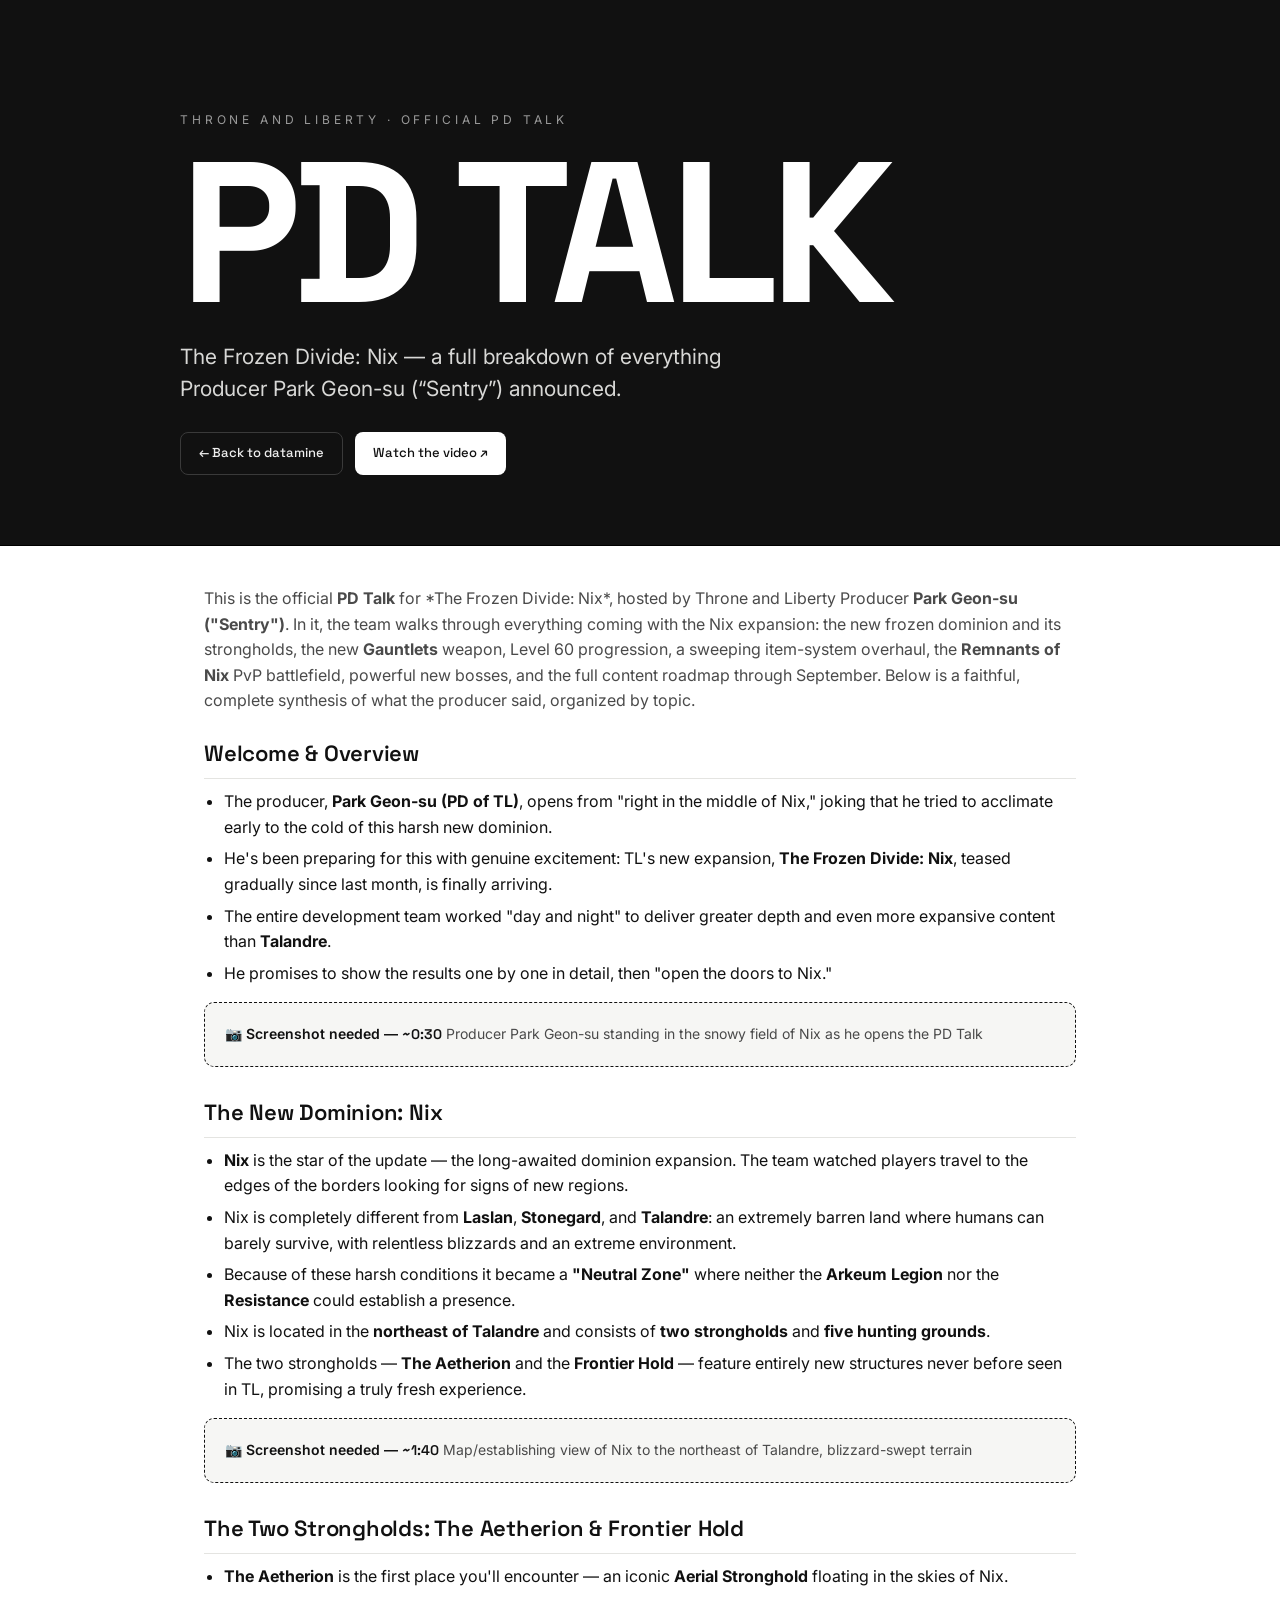
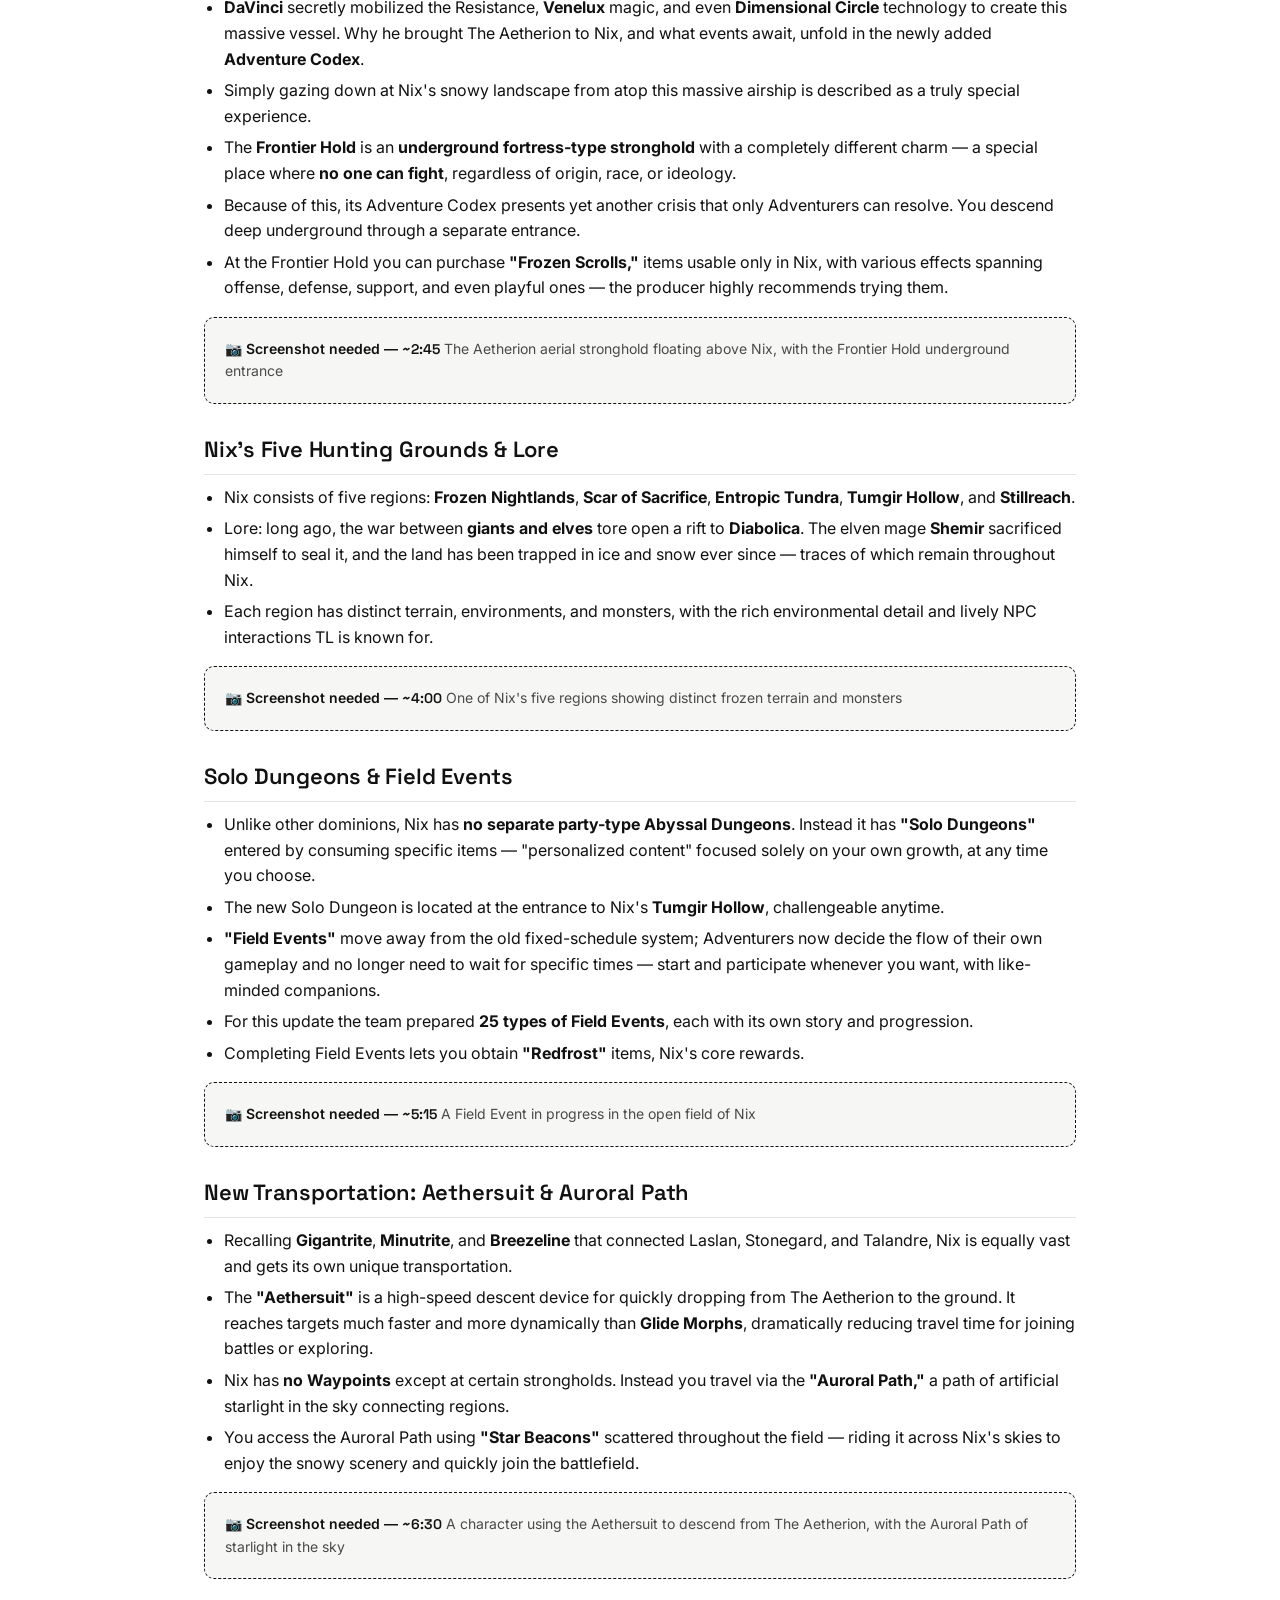
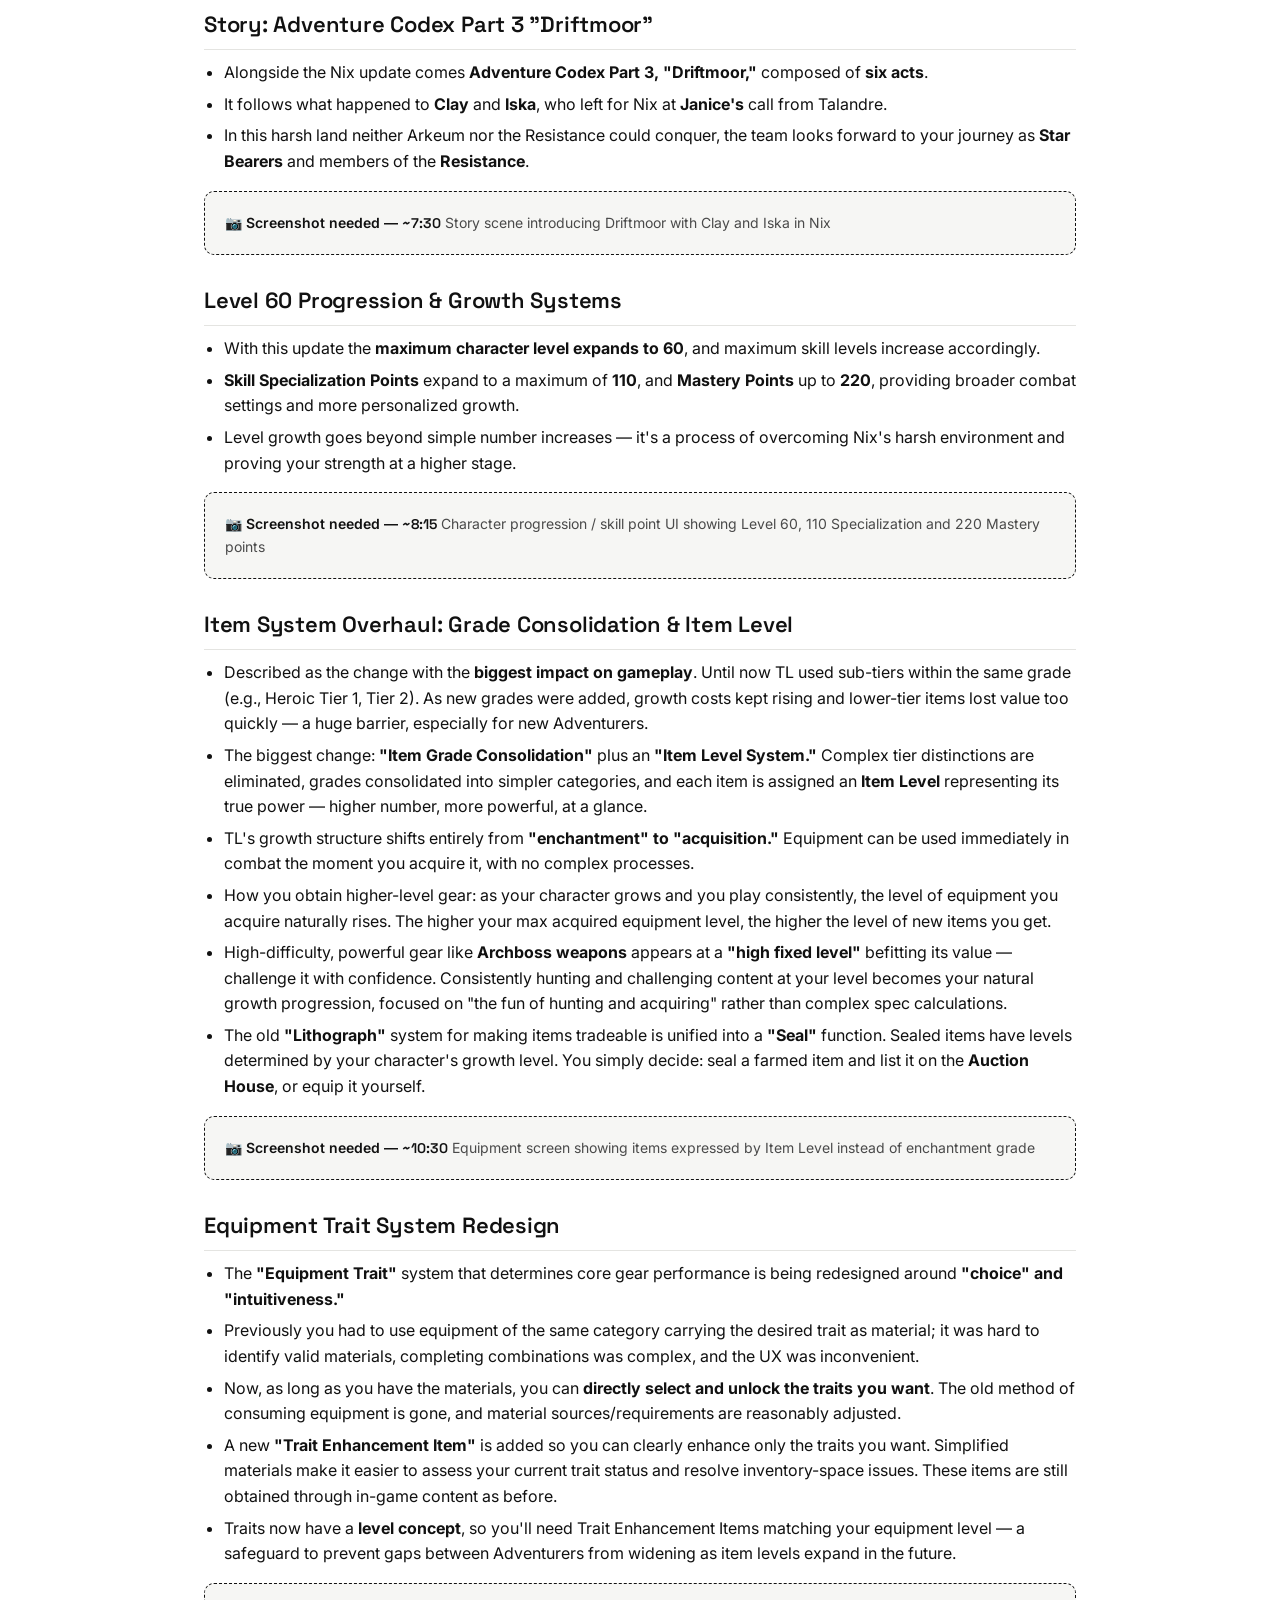
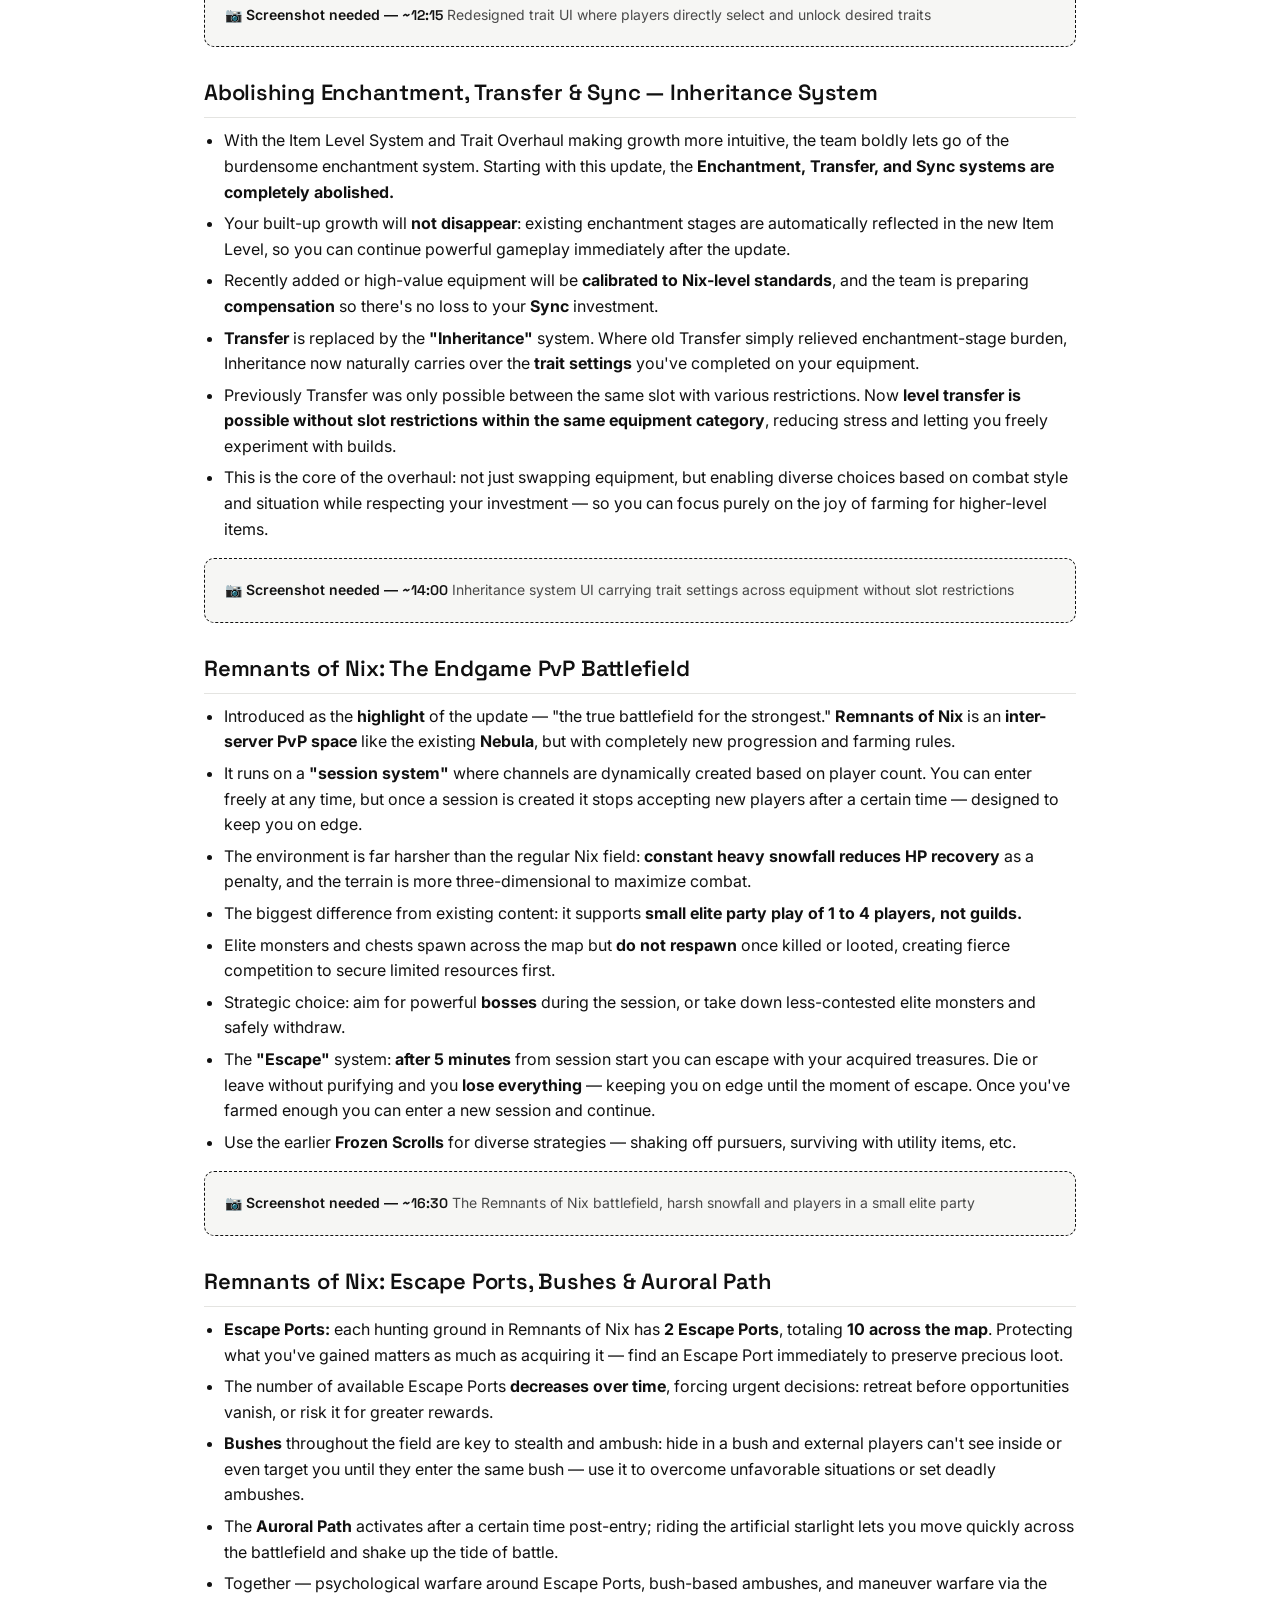
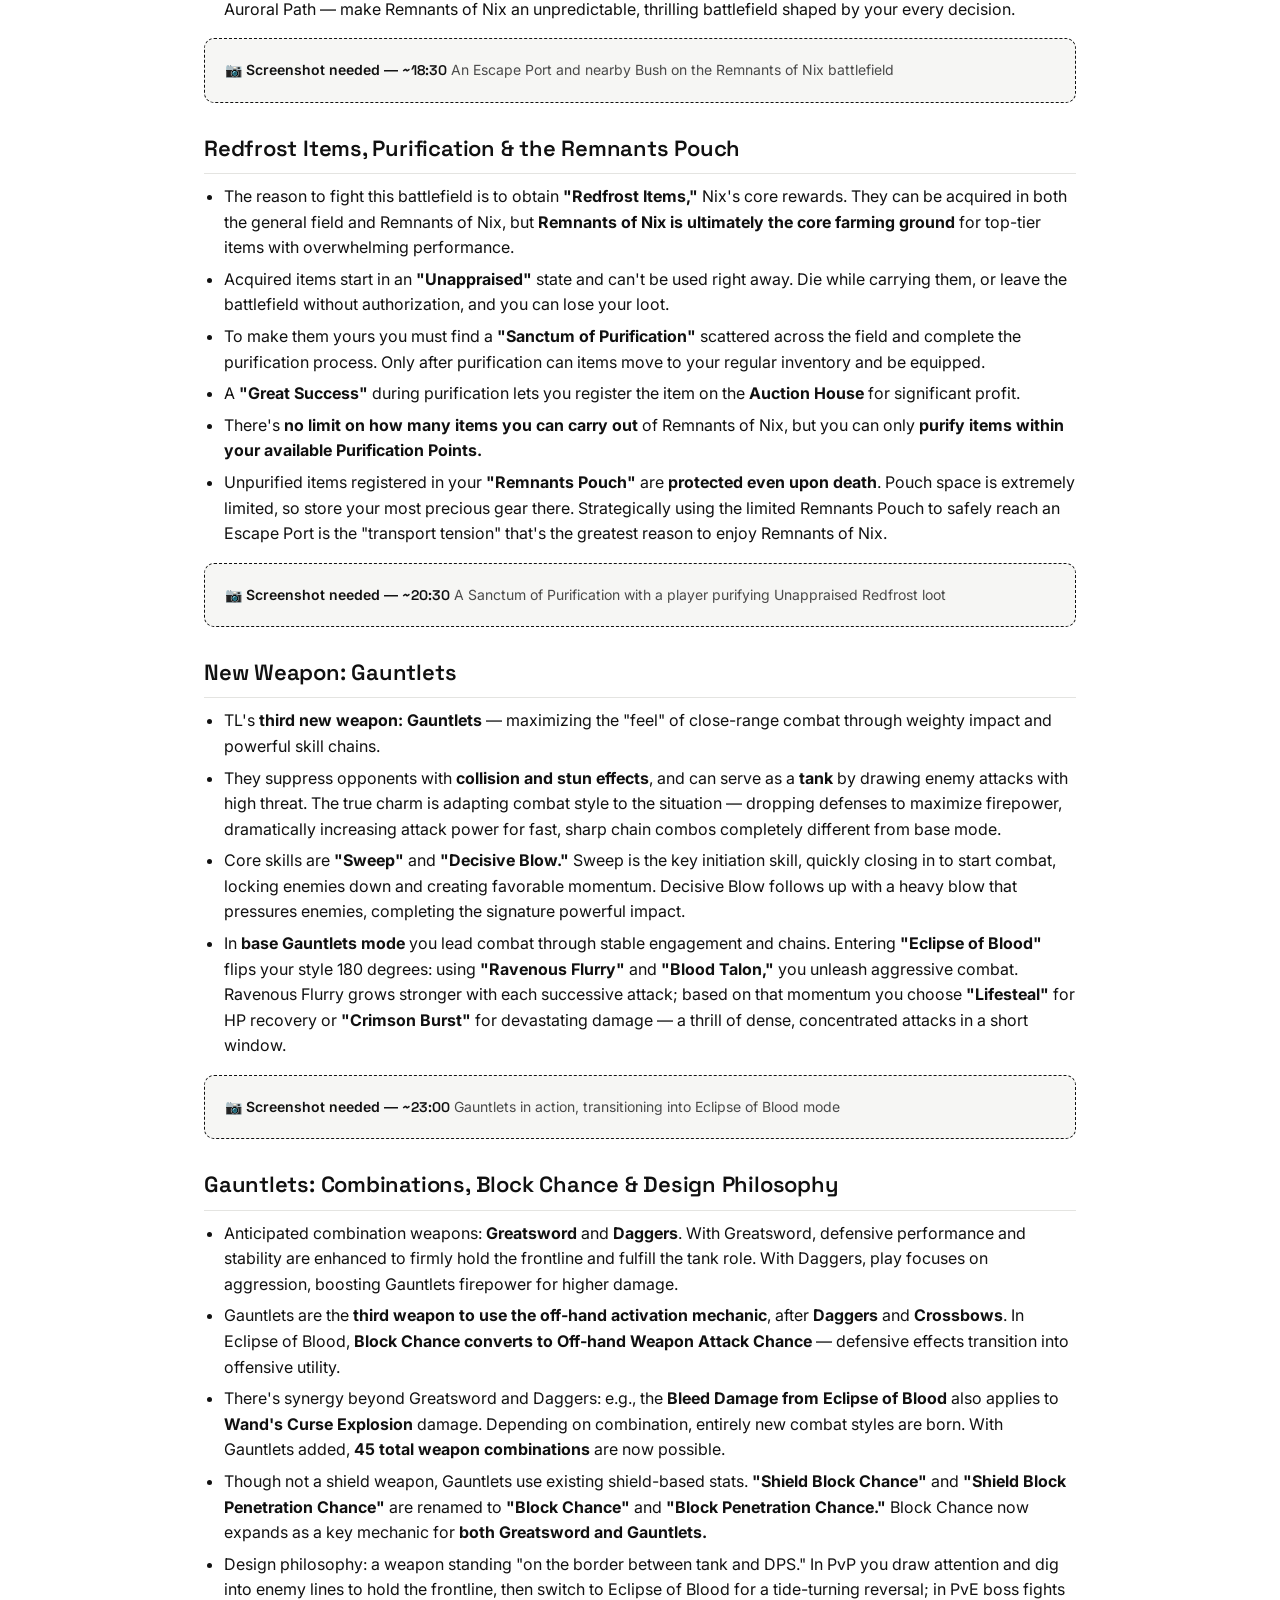
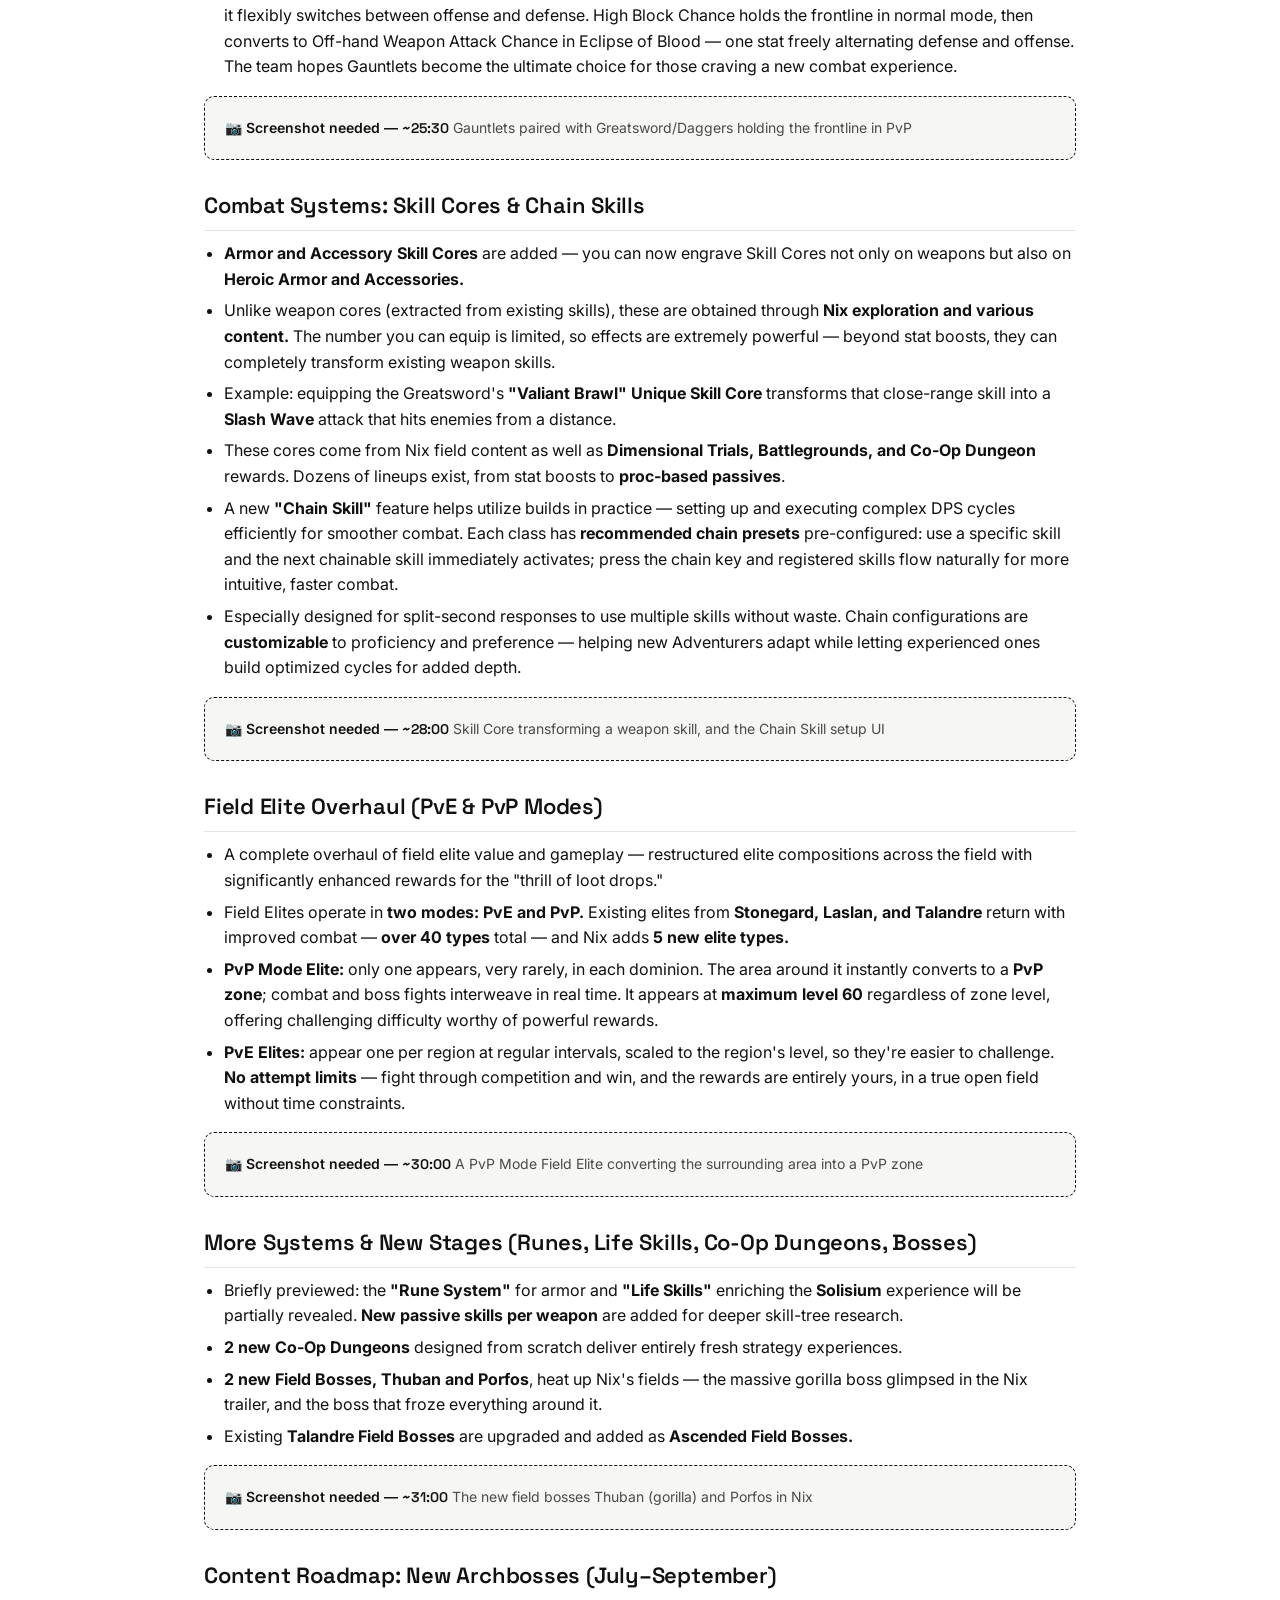
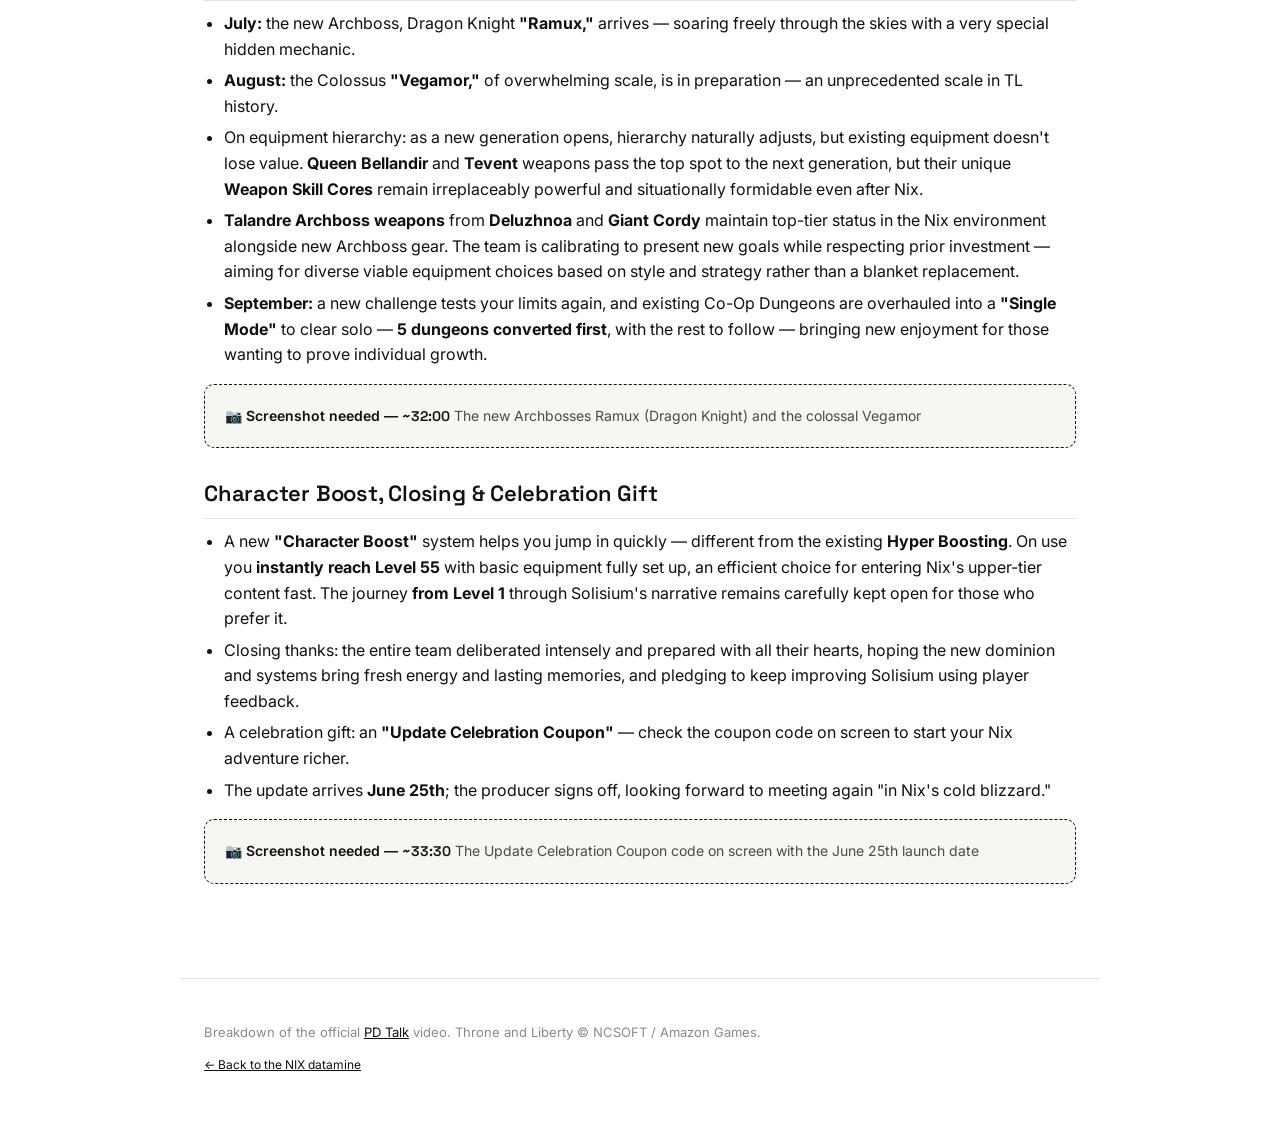
==== pdtalk.html @ 4672e710 "feat: PD Talk page + hero CTA (EN), asset cache-busting Add a standalone pdtalk.html that fully brea" ====
<!DOCTYPE html>
<html lang="en">
<head>
<meta charset="UTF-8">
<meta name="viewport" content="width=device-width, initial-scale=1.0">
<title>PD Talk — The Frozen Divide: Nix · NIX</title>
<meta name="description" content="Full breakdown of the official Throne and Liberty PD Talk for The Frozen Divide: Nix — everything Producer Park Geon-su announced.">
<link rel="preconnect" href="https://fonts.googleapis.com">
<link rel="preconnect" href="https://fonts.gstatic.com" crossorigin>
<link href="https://fonts.googleapis.com/css2?family=Space+Grotesk:wght@400;500;600;700&family=Inter:wght@400;500;600&display=swap" rel="stylesheet">
<link rel="stylesheet" href="style.css?v=ddc37dde">
</head>
<body>
<header class="hero hero--pd">
  <div class="hero__inner">
    <div class="hero__main">
      <p class="hero__eyebrow">Throne and Liberty · Official PD Talk</p>
      <h1 class="hero__title">PD TALK</h1>
      <p class="hero__sub">The Frozen Divide: Nix — a full breakdown of everything Producer Park Geon-su (“Sentry”) announced.</p>
      <div class="hero__cta-row">
        <a class="hero__back" href="index.html">← Back to datamine</a>
        <a class="hero__watch" href="https://www.youtube.com/watch?v=8PfPJwRlylE" target="_blank" rel="noopener">Watch the video ↗</a>
      </div>
    </div>
  </div>
</header>

<main class="main pd-main">
  <p class="pd-intro">This is the official <strong>PD Talk</strong> for *The Frozen Divide: Nix*, hosted by Throne and Liberty Producer <strong>Park Geon-su ("Sentry")</strong>. In it, the team walks through everything coming with the Nix expansion: the new frozen dominion and its strongholds, the new <strong>Gauntlets</strong> weapon, Level 60 progression, a sweeping item-system overhaul, the <strong>Remnants of Nix</strong> PvP battlefield, powerful new bosses, and the full content roadmap through September. Below is a faithful, complete synthesis of what the producer said, organized by topic.</p><h3 class="pd-sub">Welcome &amp; Overview</h3><ul class="pd-list"><li>The producer, <strong>Park Geon-su (PD of TL)</strong>, opens from "right in the middle of Nix," joking that he tried to acclimate early to the cold of this harsh new dominion.</li><li>He's been preparing for this with genuine excitement: TL's new expansion, <strong>The Frozen Divide: Nix</strong>, teased gradually since last month, is finally arriving.</li><li>The entire development team worked "day and night" to deliver greater depth and even more expansive content than <strong>Talandre</strong>.</li><li>He promises to show the results one by one in detail, then "open the doors to Nix."</li></ul><figure class="pd-shot is-missing"><img src="images/pdtalk-01.jpg" alt="Producer Park Geon-su standing in the snowy field of Nix as he opens the PD Talk" loading="lazy" onload="this.closest('.pd-shot').classList.remove('is-missing')"><figcaption><span class="pd-ts">~0:30</span> Producer Park Geon-su standing in the snowy field of Nix as he opens the PD Talk</figcaption></figure><h3 class="pd-sub">The New Dominion: Nix</h3><ul class="pd-list"><li><strong>Nix</strong> is the star of the update — the long-awaited dominion expansion. The team watched players travel to the edges of the borders looking for signs of new regions.</li><li>Nix is completely different from <strong>Laslan</strong>, <strong>Stonegard</strong>, and <strong>Talandre</strong>: an extremely barren land where humans can barely survive, with relentless blizzards and an extreme environment.</li><li>Because of these harsh conditions it became a <strong>"Neutral Zone"</strong> where neither the <strong>Arkeum Legion</strong> nor the <strong>Resistance</strong> could establish a presence.</li><li>Nix is located in the <strong>northeast of Talandre</strong> and consists of <strong>two strongholds</strong> and <strong>five hunting grounds</strong>.</li><li>The two strongholds — <strong>The Aetherion</strong> and the <strong>Frontier Hold</strong> — feature entirely new structures never before seen in TL, promising a truly fresh experience.</li></ul><figure class="pd-shot is-missing"><img src="images/pdtalk-02.jpg" alt="Map/establishing view of Nix to the northeast of Talandre, blizzard-swept terrain" loading="lazy" onload="this.closest('.pd-shot').classList.remove('is-missing')"><figcaption><span class="pd-ts">~1:40</span> Map/establishing view of Nix to the northeast of Talandre, blizzard-swept terrain</figcaption></figure><h3 class="pd-sub">The Two Strongholds: The Aetherion &amp; Frontier Hold</h3><ul class="pd-list"><li><strong>The Aetherion</strong> is the first place you'll encounter — an iconic <strong>Aerial Stronghold</strong> floating in the skies of Nix.</li><li><strong>DaVinci</strong> secretly mobilized the Resistance, <strong>Venelux</strong> magic, and even <strong>Dimensional Circle</strong> technology to create this massive vessel. Why he brought The Aetherion to Nix, and what events await, unfold in the newly added <strong>Adventure Codex</strong>.</li><li>Simply gazing down at Nix's snowy landscape from atop this massive airship is described as a truly special experience.</li><li>The <strong>Frontier Hold</strong> is an <strong>underground fortress-type stronghold</strong> with a completely different charm — a special place where <strong>no one can fight</strong>, regardless of origin, race, or ideology.</li><li>Because of this, its Adventure Codex presents yet another crisis that only Adventurers can resolve. You descend deep underground through a separate entrance.</li><li>At the Frontier Hold you can purchase <strong>"Frozen Scrolls,"</strong> items usable only in Nix, with various effects spanning offense, defense, support, and even playful ones — the producer highly recommends trying them.</li></ul><figure class="pd-shot is-missing"><img src="images/pdtalk-03.jpg" alt="The Aetherion aerial stronghold floating above Nix, with the Frontier Hold underground entrance" loading="lazy" onload="this.closest('.pd-shot').classList.remove('is-missing')"><figcaption><span class="pd-ts">~2:45</span> The Aetherion aerial stronghold floating above Nix, with the Frontier Hold underground entrance</figcaption></figure><h3 class="pd-sub">Nix's Five Hunting Grounds &amp; Lore</h3><ul class="pd-list"><li>Nix consists of five regions: <strong>Frozen Nightlands</strong>, <strong>Scar of Sacrifice</strong>, <strong>Entropic Tundra</strong>, <strong>Tumgir Hollow</strong>, and <strong>Stillreach</strong>.</li><li>Lore: long ago, the war between <strong>giants and elves</strong> tore open a rift to <strong>Diabolica</strong>. The elven mage <strong>Shemir</strong> sacrificed himself to seal it, and the land has been trapped in ice and snow ever since — traces of which remain throughout Nix.</li><li>Each region has distinct terrain, environments, and monsters, with the rich environmental detail and lively NPC interactions TL is known for.</li></ul><figure class="pd-shot is-missing"><img src="images/pdtalk-04.jpg" alt="One of Nix's five regions showing distinct frozen terrain and monsters" loading="lazy" onload="this.closest('.pd-shot').classList.remove('is-missing')"><figcaption><span class="pd-ts">~4:00</span> One of Nix's five regions showing distinct frozen terrain and monsters</figcaption></figure><h3 class="pd-sub">Solo Dungeons &amp; Field Events</h3><ul class="pd-list"><li>Unlike other dominions, Nix has <strong>no separate party-type Abyssal Dungeons</strong>. Instead it has <strong>"Solo Dungeons"</strong> entered by consuming specific items — "personalized content" focused solely on your own growth, at any time you choose.</li><li>The new Solo Dungeon is located at the entrance to Nix's <strong>Tumgir Hollow</strong>, challengeable anytime.</li><li><strong>"Field Events"</strong> move away from the old fixed-schedule system; Adventurers now decide the flow of their own gameplay and no longer need to wait for specific times — start and participate whenever you want, with like-minded companions.</li><li>For this update the team prepared <strong>25 types of Field Events</strong>, each with its own story and progression.</li><li>Completing Field Events lets you obtain <strong>"Redfrost"</strong> items, Nix's core rewards.</li></ul><figure class="pd-shot is-missing"><img src="images/pdtalk-05.jpg" alt="A Field Event in progress in the open field of Nix" loading="lazy" onload="this.closest('.pd-shot').classList.remove('is-missing')"><figcaption><span class="pd-ts">~5:15</span> A Field Event in progress in the open field of Nix</figcaption></figure><h3 class="pd-sub">New Transportation: Aethersuit &amp; Auroral Path</h3><ul class="pd-list"><li>Recalling <strong>Gigantrite</strong>, <strong>Minutrite</strong>, and <strong>Breezeline</strong> that connected Laslan, Stonegard, and Talandre, Nix is equally vast and gets its own unique transportation.</li><li>The <strong>"Aethersuit"</strong> is a high-speed descent device for quickly dropping from The Aetherion to the ground. It reaches targets much faster and more dynamically than <strong>Glide Morphs</strong>, dramatically reducing travel time for joining battles or exploring.</li><li>Nix has <strong>no Waypoints</strong> except at certain strongholds. Instead you travel via the <strong>"Auroral Path,"</strong> a path of artificial starlight in the sky connecting regions.</li><li>You access the Auroral Path using <strong>"Star Beacons"</strong> scattered throughout the field — riding it across Nix's skies to enjoy the snowy scenery and quickly join the battlefield.</li></ul><figure class="pd-shot is-missing"><img src="images/pdtalk-06.jpg" alt="A character using the Aethersuit to descend from The Aetherion, with the Auroral Path of starlight in the sky" loading="lazy" onload="this.closest('.pd-shot').classList.remove('is-missing')"><figcaption><span class="pd-ts">~6:30</span> A character using the Aethersuit to descend from The Aetherion, with the Auroral Path of starlight in the sky</figcaption></figure><h3 class="pd-sub">Story: Adventure Codex Part 3 "Driftmoor"</h3><ul class="pd-list"><li>Alongside the Nix update comes <strong>Adventure Codex Part 3, "Driftmoor,"</strong> composed of <strong>six acts</strong>.</li><li>It follows what happened to <strong>Clay</strong> and <strong>Iska</strong>, who left for Nix at <strong>Janice's</strong> call from Talandre.</li><li>In this harsh land neither Arkeum nor the Resistance could conquer, the team looks forward to your journey as <strong>Star Bearers</strong> and members of the <strong>Resistance</strong>.</li></ul><figure class="pd-shot is-missing"><img src="images/pdtalk-07.jpg" alt="Story scene introducing Driftmoor with Clay and Iska in Nix" loading="lazy" onload="this.closest('.pd-shot').classList.remove('is-missing')"><figcaption><span class="pd-ts">~7:30</span> Story scene introducing Driftmoor with Clay and Iska in Nix</figcaption></figure><h3 class="pd-sub">Level 60 Progression &amp; Growth Systems</h3><ul class="pd-list"><li>With this update the <strong>maximum character level expands to 60</strong>, and maximum skill levels increase accordingly.</li><li><strong>Skill Specialization Points</strong> expand to a maximum of <strong>110</strong>, and <strong>Mastery Points</strong> up to <strong>220</strong>, providing broader combat settings and more personalized growth.</li><li>Level growth goes beyond simple number increases — it's a process of overcoming Nix's harsh environment and proving your strength at a higher stage.</li></ul><figure class="pd-shot is-missing"><img src="images/pdtalk-08.jpg" alt="Character progression / skill point UI showing Level 60, 110 Specialization and 220 Mastery points" loading="lazy" onload="this.closest('.pd-shot').classList.remove('is-missing')"><figcaption><span class="pd-ts">~8:15</span> Character progression / skill point UI showing Level 60, 110 Specialization and 220 Mastery points</figcaption></figure><h3 class="pd-sub">Item System Overhaul: Grade Consolidation &amp; Item Level</h3><ul class="pd-list"><li>Described as the change with the <strong>biggest impact on gameplay</strong>. Until now TL used sub-tiers within the same grade (e.g., Heroic Tier 1, Tier 2). As new grades were added, growth costs kept rising and lower-tier items lost value too quickly — a huge barrier, especially for new Adventurers.</li><li>The biggest change: <strong>"Item Grade Consolidation"</strong> plus an <strong>"Item Level System."</strong> Complex tier distinctions are eliminated, grades consolidated into simpler categories, and each item is assigned an <strong>Item Level</strong> representing its true power — higher number, more powerful, at a glance.</li><li>TL's growth structure shifts entirely from <strong>"enchantment" to "acquisition."</strong> Equipment can be used immediately in combat the moment you acquire it, with no complex processes.</li><li>How you obtain higher-level gear: as your character grows and you play consistently, the level of equipment you acquire naturally rises. The higher your max acquired equipment level, the higher the level of new items you get.</li><li>High-difficulty, powerful gear like <strong>Archboss weapons</strong> appears at a <strong>"high fixed level"</strong> befitting its value — challenge it with confidence. Consistently hunting and challenging content at your level becomes your natural growth progression, focused on "the fun of hunting and acquiring" rather than complex spec calculations.</li><li>The old <strong>"Lithograph"</strong> system for making items tradeable is unified into a <strong>"Seal"</strong> function. Sealed items have levels determined by your character's growth level. You simply decide: seal a farmed item and list it on the <strong>Auction House</strong>, or equip it yourself.</li></ul><figure class="pd-shot is-missing"><img src="images/pdtalk-09.jpg" alt="Equipment screen showing items expressed by Item Level instead of enchantment grade" loading="lazy" onload="this.closest('.pd-shot').classList.remove('is-missing')"><figcaption><span class="pd-ts">~10:30</span> Equipment screen showing items expressed by Item Level instead of enchantment grade</figcaption></figure><h3 class="pd-sub">Equipment Trait System Redesign</h3><ul class="pd-list"><li>The <strong>"Equipment Trait"</strong> system that determines core gear performance is being redesigned around <strong>"choice" and "intuitiveness."</strong></li><li>Previously you had to use equipment of the same category carrying the desired trait as material; it was hard to identify valid materials, completing combinations was complex, and the UX was inconvenient.</li><li>Now, as long as you have the materials, you can <strong>directly select and unlock the traits you want</strong>. The old method of consuming equipment is gone, and material sources/requirements are reasonably adjusted.</li><li>A new <strong>"Trait Enhancement Item"</strong> is added so you can clearly enhance only the traits you want. Simplified materials make it easier to assess your current trait status and resolve inventory-space issues. These items are still obtained through in-game content as before.</li><li>Traits now have a <strong>level concept</strong>, so you'll need Trait Enhancement Items matching your equipment level — a safeguard to prevent gaps between Adventurers from widening as item levels expand in the future.</li></ul><figure class="pd-shot is-missing"><img src="images/pdtalk-10.jpg" alt="Redesigned trait UI where players directly select and unlock desired traits" loading="lazy" onload="this.closest('.pd-shot').classList.remove('is-missing')"><figcaption><span class="pd-ts">~12:15</span> Redesigned trait UI where players directly select and unlock desired traits</figcaption></figure><h3 class="pd-sub">Abolishing Enchantment, Transfer &amp; Sync — Inheritance System</h3><ul class="pd-list"><li>With the Item Level System and Trait Overhaul making growth more intuitive, the team boldly lets go of the burdensome enchantment system. Starting with this update, the <strong>Enchantment, Transfer, and Sync systems are completely abolished.</strong></li><li>Your built-up growth will <strong>not disappear</strong>: existing enchantment stages are automatically reflected in the new Item Level, so you can continue powerful gameplay immediately after the update.</li><li>Recently added or high-value equipment will be <strong>calibrated to Nix-level standards</strong>, and the team is preparing <strong>compensation</strong> so there's no loss to your <strong>Sync</strong> investment.</li><li><strong>Transfer</strong> is replaced by the <strong>"Inheritance"</strong> system. Where old Transfer simply relieved enchantment-stage burden, Inheritance now naturally carries over the <strong>trait settings</strong> you've completed on your equipment.</li><li>Previously Transfer was only possible between the same slot with various restrictions. Now <strong>level transfer is possible without slot restrictions within the same equipment category</strong>, reducing stress and letting you freely experiment with builds.</li><li>This is the core of the overhaul: not just swapping equipment, but enabling diverse choices based on combat style and situation while respecting your investment — so you can focus purely on the joy of farming for higher-level items.</li></ul><figure class="pd-shot is-missing"><img src="images/pdtalk-11.jpg" alt="Inheritance system UI carrying trait settings across equipment without slot restrictions" loading="lazy" onload="this.closest('.pd-shot').classList.remove('is-missing')"><figcaption><span class="pd-ts">~14:00</span> Inheritance system UI carrying trait settings across equipment without slot restrictions</figcaption></figure><h3 class="pd-sub">Remnants of Nix: The Endgame PvP Battlefield</h3><ul class="pd-list"><li>Introduced as the <strong>highlight</strong> of the update — "the true battlefield for the strongest." <strong>Remnants of Nix</strong> is an <strong>inter-server PvP space</strong> like the existing <strong>Nebula</strong>, but with completely new progression and farming rules.</li><li>It runs on a <strong>"session system"</strong> where channels are dynamically created based on player count. You can enter freely at any time, but once a session is created it stops accepting new players after a certain time — designed to keep you on edge.</li><li>The environment is far harsher than the regular Nix field: <strong>constant heavy snowfall reduces HP recovery</strong> as a penalty, and the terrain is more three-dimensional to maximize combat.</li><li>The biggest difference from existing content: it supports <strong>small elite party play of 1 to 4 players, not guilds.</strong></li><li>Elite monsters and chests spawn across the map but <strong>do not respawn</strong> once killed or looted, creating fierce competition to secure limited resources first.</li><li>Strategic choice: aim for powerful <strong>bosses</strong> during the session, or take down less-contested elite monsters and safely withdraw.</li><li>The <strong>"Escape"</strong> system: <strong>after 5 minutes</strong> from session start you can escape with your acquired treasures. Die or leave without purifying and you <strong>lose everything</strong> — keeping you on edge until the moment of escape. Once you've farmed enough you can enter a new session and continue.</li><li>Use the earlier <strong>Frozen Scrolls</strong> for diverse strategies — shaking off pursuers, surviving with utility items, etc.</li></ul><figure class="pd-shot is-missing"><img src="images/pdtalk-12.jpg" alt="The Remnants of Nix battlefield, harsh snowfall and players in a small elite party" loading="lazy" onload="this.closest('.pd-shot').classList.remove('is-missing')"><figcaption><span class="pd-ts">~16:30</span> The Remnants of Nix battlefield, harsh snowfall and players in a small elite party</figcaption></figure><h3 class="pd-sub">Remnants of Nix: Escape Ports, Bushes &amp; Auroral Path</h3><ul class="pd-list"><li><strong>Escape Ports:</strong> each hunting ground in Remnants of Nix has <strong>2 Escape Ports</strong>, totaling <strong>10 across the map</strong>. Protecting what you've gained matters as much as acquiring it — find an Escape Port immediately to preserve precious loot.</li><li>The number of available Escape Ports <strong>decreases over time</strong>, forcing urgent decisions: retreat before opportunities vanish, or risk it for greater rewards.</li><li><strong>Bushes</strong> throughout the field are key to stealth and ambush: hide in a bush and external players can't see inside or even target you until they enter the same bush — use it to overcome unfavorable situations or set deadly ambushes.</li><li>The <strong>Auroral Path</strong> activates after a certain time post-entry; riding the artificial starlight lets you move quickly across the battlefield and shake up the tide of battle.</li><li>Together — psychological warfare around Escape Ports, bush-based ambushes, and maneuver warfare via the Auroral Path — make Remnants of Nix an unpredictable, thrilling battlefield shaped by your every decision.</li></ul><figure class="pd-shot is-missing"><img src="images/pdtalk-13.jpg" alt="An Escape Port and nearby Bush on the Remnants of Nix battlefield" loading="lazy" onload="this.closest('.pd-shot').classList.remove('is-missing')"><figcaption><span class="pd-ts">~18:30</span> An Escape Port and nearby Bush on the Remnants of Nix battlefield</figcaption></figure><h3 class="pd-sub">Redfrost Items, Purification &amp; the Remnants Pouch</h3><ul class="pd-list"><li>The reason to fight this battlefield is to obtain <strong>"Redfrost Items,"</strong> Nix's core rewards. They can be acquired in both the general field and Remnants of Nix, but <strong>Remnants of Nix is ultimately the core farming ground</strong> for top-tier items with overwhelming performance.</li><li>Acquired items start in an <strong>"Unappraised"</strong> state and can't be used right away. Die while carrying them, or leave the battlefield without authorization, and you can lose your loot.</li><li>To make them yours you must find a <strong>"Sanctum of Purification"</strong> scattered across the field and complete the purification process. Only after purification can items move to your regular inventory and be equipped.</li><li>A <strong>"Great Success"</strong> during purification lets you register the item on the <strong>Auction House</strong> for significant profit.</li><li>There's <strong>no limit on how many items you can carry out</strong> of Remnants of Nix, but you can only <strong>purify items within your available Purification Points.</strong></li><li>Unpurified items registered in your <strong>"Remnants Pouch"</strong> are <strong>protected even upon death</strong>. Pouch space is extremely limited, so store your most precious gear there. Strategically using the limited Remnants Pouch to safely reach an Escape Port is the "transport tension" that's the greatest reason to enjoy Remnants of Nix.</li></ul><figure class="pd-shot is-missing"><img src="images/pdtalk-14.jpg" alt="A Sanctum of Purification with a player purifying Unappraised Redfrost loot" loading="lazy" onload="this.closest('.pd-shot').classList.remove('is-missing')"><figcaption><span class="pd-ts">~20:30</span> A Sanctum of Purification with a player purifying Unappraised Redfrost loot</figcaption></figure><h3 class="pd-sub">New Weapon: Gauntlets</h3><ul class="pd-list"><li>TL's <strong>third new weapon: Gauntlets</strong> — maximizing the "feel" of close-range combat through weighty impact and powerful skill chains.</li><li>They suppress opponents with <strong>collision and stun effects</strong>, and can serve as a <strong>tank</strong> by drawing enemy attacks with high threat. The true charm is adapting combat style to the situation — dropping defenses to maximize firepower, dramatically increasing attack power for fast, sharp chain combos completely different from base mode.</li><li>Core skills are <strong>"Sweep"</strong> and <strong>"Decisive Blow."</strong> Sweep is the key initiation skill, quickly closing in to start combat, locking enemies down and creating favorable momentum. Decisive Blow follows up with a heavy blow that pressures enemies, completing the signature powerful impact.</li><li>In <strong>base Gauntlets mode</strong> you lead combat through stable engagement and chains. Entering <strong>"Eclipse of Blood"</strong> flips your style 180 degrees: using <strong>"Ravenous Flurry"</strong> and <strong>"Blood Talon,"</strong> you unleash aggressive combat. Ravenous Flurry grows stronger with each successive attack; based on that momentum you choose <strong>"Lifesteal"</strong> for HP recovery or <strong>"Crimson Burst"</strong> for devastating damage — a thrill of dense, concentrated attacks in a short window.</li></ul><figure class="pd-shot is-missing"><img src="images/pdtalk-15.jpg" alt="Gauntlets in action, transitioning into Eclipse of Blood mode" loading="lazy" onload="this.closest('.pd-shot').classList.remove('is-missing')"><figcaption><span class="pd-ts">~23:00</span> Gauntlets in action, transitioning into Eclipse of Blood mode</figcaption></figure><h3 class="pd-sub">Gauntlets: Combinations, Block Chance &amp; Design Philosophy</h3><ul class="pd-list"><li>Anticipated combination weapons: <strong>Greatsword</strong> and <strong>Daggers</strong>. With Greatsword, defensive performance and stability are enhanced to firmly hold the frontline and fulfill the tank role. With Daggers, play focuses on aggression, boosting Gauntlets firepower for higher damage.</li><li>Gauntlets are the <strong>third weapon to use the off-hand activation mechanic</strong>, after <strong>Daggers</strong> and <strong>Crossbows</strong>. In Eclipse of Blood, <strong>Block Chance converts to Off-hand Weapon Attack Chance</strong> — defensive effects transition into offensive utility.</li><li>There's synergy beyond Greatsword and Daggers: e.g., the <strong>Bleed Damage from Eclipse of Blood</strong> also applies to <strong>Wand's Curse Explosion</strong> damage. Depending on combination, entirely new combat styles are born. With Gauntlets added, <strong>45 total weapon combinations</strong> are now possible.</li><li>Though not a shield weapon, Gauntlets use existing shield-based stats. <strong>"Shield Block Chance"</strong> and <strong>"Shield Block Penetration Chance"</strong> are renamed to <strong>"Block Chance"</strong> and <strong>"Block Penetration Chance."</strong> Block Chance now expands as a key mechanic for <strong>both Greatsword and Gauntlets.</strong></li><li>Design philosophy: a weapon standing "on the border between tank and DPS." In PvP you draw attention and dig into enemy lines to hold the frontline, then switch to Eclipse of Blood for a tide-turning reversal; in PvE boss fights it flexibly switches between offense and defense. High Block Chance holds the frontline in normal mode, then converts to Off-hand Weapon Attack Chance in Eclipse of Blood — one stat freely alternating defense and offense. The team hopes Gauntlets become the ultimate choice for those craving a new combat experience.</li></ul><figure class="pd-shot is-missing"><img src="images/pdtalk-16.jpg" alt="Gauntlets paired with Greatsword/Daggers holding the frontline in PvP" loading="lazy" onload="this.closest('.pd-shot').classList.remove('is-missing')"><figcaption><span class="pd-ts">~25:30</span> Gauntlets paired with Greatsword/Daggers holding the frontline in PvP</figcaption></figure><h3 class="pd-sub">Combat Systems: Skill Cores &amp; Chain Skills</h3><ul class="pd-list"><li><strong>Armor and Accessory Skill Cores</strong> are added — you can now engrave Skill Cores not only on weapons but also on <strong>Heroic Armor and Accessories.</strong></li><li>Unlike weapon cores (extracted from existing skills), these are obtained through <strong>Nix exploration and various content.</strong> The number you can equip is limited, so effects are extremely powerful — beyond stat boosts, they can completely transform existing weapon skills.</li><li>Example: equipping the Greatsword's <strong>"Valiant Brawl" Unique Skill Core</strong> transforms that close-range skill into a <strong>Slash Wave</strong> attack that hits enemies from a distance.</li><li>These cores come from Nix field content as well as <strong>Dimensional Trials, Battlegrounds, and Co-Op Dungeon</strong> rewards. Dozens of lineups exist, from stat boosts to <strong>proc-based passives</strong>.</li><li>A new <strong>"Chain Skill"</strong> feature helps utilize builds in practice — setting up and executing complex DPS cycles efficiently for smoother combat. Each class has <strong>recommended chain presets</strong> pre-configured: use a specific skill and the next chainable skill immediately activates; press the chain key and registered skills flow naturally for more intuitive, faster combat.</li><li>Especially designed for split-second responses to use multiple skills without waste. Chain configurations are <strong>customizable</strong> to proficiency and preference — helping new Adventurers adapt while letting experienced ones build optimized cycles for added depth.</li></ul><figure class="pd-shot is-missing"><img src="images/pdtalk-17.jpg" alt="Skill Core transforming a weapon skill, and the Chain Skill setup UI" loading="lazy" onload="this.closest('.pd-shot').classList.remove('is-missing')"><figcaption><span class="pd-ts">~28:00</span> Skill Core transforming a weapon skill, and the Chain Skill setup UI</figcaption></figure><h3 class="pd-sub">Field Elite Overhaul (PvE &amp; PvP Modes)</h3><ul class="pd-list"><li>A complete overhaul of field elite value and gameplay — restructured elite compositions across the field with significantly enhanced rewards for the "thrill of loot drops."</li><li>Field Elites operate in <strong>two modes: PvE and PvP.</strong> Existing elites from <strong>Stonegard, Laslan, and Talandre</strong> return with improved combat — <strong>over 40 types</strong> total — and Nix adds <strong>5 new elite types.</strong></li><li><strong>PvP Mode Elite:</strong> only one appears, very rarely, in each dominion. The area around it instantly converts to a <strong>PvP zone</strong>; combat and boss fights interweave in real time. It appears at <strong>maximum level 60</strong> regardless of zone level, offering challenging difficulty worthy of powerful rewards.</li><li><strong>PvE Elites:</strong> appear one per region at regular intervals, scaled to the region's level, so they're easier to challenge. <strong>No attempt limits</strong> — fight through competition and win, and the rewards are entirely yours, in a true open field without time constraints.</li></ul><figure class="pd-shot is-missing"><img src="images/pdtalk-18.jpg" alt="A PvP Mode Field Elite converting the surrounding area into a PvP zone" loading="lazy" onload="this.closest('.pd-shot').classList.remove('is-missing')"><figcaption><span class="pd-ts">~30:00</span> A PvP Mode Field Elite converting the surrounding area into a PvP zone</figcaption></figure><h3 class="pd-sub">More Systems &amp; New Stages (Runes, Life Skills, Co-Op Dungeons, Bosses)</h3><ul class="pd-list"><li>Briefly previewed: the <strong>"Rune System"</strong> for armor and <strong>"Life Skills"</strong> enriching the <strong>Solisium</strong> experience will be partially revealed. <strong>New passive skills per weapon</strong> are added for deeper skill-tree research.</li><li><strong>2 new Co-Op Dungeons</strong> designed from scratch deliver entirely fresh strategy experiences.</li><li><strong>2 new Field Bosses, Thuban and Porfos</strong>, heat up Nix's fields — the massive gorilla boss glimpsed in the Nix trailer, and the boss that froze everything around it.</li><li>Existing <strong>Talandre Field Bosses</strong> are upgraded and added as <strong>Ascended Field Bosses.</strong></li></ul><figure class="pd-shot is-missing"><img src="images/pdtalk-19.jpg" alt="The new field bosses Thuban (gorilla) and Porfos in Nix" loading="lazy" onload="this.closest('.pd-shot').classList.remove('is-missing')"><figcaption><span class="pd-ts">~31:00</span> The new field bosses Thuban (gorilla) and Porfos in Nix</figcaption></figure><h3 class="pd-sub">Content Roadmap: New Archbosses (July–September)</h3><ul class="pd-list"><li><strong>July:</strong> the new Archboss, Dragon Knight <strong>"Ramux,"</strong> arrives — soaring freely through the skies with a very special hidden mechanic.</li><li><strong>August:</strong> the Colossus <strong>"Vegamor,"</strong> of overwhelming scale, is in preparation — an unprecedented scale in TL history.</li><li>On equipment hierarchy: as a new generation opens, hierarchy naturally adjusts, but existing equipment doesn't lose value. <strong>Queen Bellandir</strong> and <strong>Tevent</strong> weapons pass the top spot to the next generation, but their unique <strong>Weapon Skill Cores</strong> remain irreplaceably powerful and situationally formidable even after Nix.</li><li><strong>Talandre Archboss weapons</strong> from <strong>Deluzhnoa</strong> and <strong>Giant Cordy</strong> maintain top-tier status in the Nix environment alongside new Archboss gear. The team is calibrating to present new goals while respecting prior investment — aiming for diverse viable equipment choices based on style and strategy rather than a blanket replacement.</li><li><strong>September:</strong> a new challenge tests your limits again, and existing Co-Op Dungeons are overhauled into a <strong>"Single Mode"</strong> to clear solo — <strong>5 dungeons converted first</strong>, with the rest to follow — bringing new enjoyment for those wanting to prove individual growth.</li></ul><figure class="pd-shot is-missing"><img src="images/pdtalk-20.jpg" alt="The new Archbosses Ramux (Dragon Knight) and the colossal Vegamor" loading="lazy" onload="this.closest('.pd-shot').classList.remove('is-missing')"><figcaption><span class="pd-ts">~32:00</span> The new Archbosses Ramux (Dragon Knight) and the colossal Vegamor</figcaption></figure><h3 class="pd-sub">Character Boost, Closing &amp; Celebration Gift</h3><ul class="pd-list"><li>A new <strong>"Character Boost"</strong> system helps you jump in quickly — different from the existing <strong>Hyper Boosting</strong>. On use you <strong>instantly reach Level 55</strong> with basic equipment fully set up, an efficient choice for entering Nix's upper-tier content fast. The journey <strong>from Level 1</strong> through Solisium's narrative remains carefully kept open for those who prefer it.</li><li>Closing thanks: the entire team deliberated intensely and prepared with all their hearts, hoping the new dominion and systems bring fresh energy and lasting memories, and pledging to keep improving Solisium using player feedback.</li><li>A celebration gift: an <strong>"Update Celebration Coupon"</strong> — check the coupon code on screen to start your Nix adventure richer.</li><li>The update arrives <strong>June 25th</strong>; the producer signs off, looking forward to meeting again "in Nix's cold blizzard."</li></ul><figure class="pd-shot is-missing"><img src="images/pdtalk-21.jpg" alt="The Update Celebration Coupon code on screen with the June 25th launch date" loading="lazy" onload="this.closest('.pd-shot').classList.remove('is-missing')"><figcaption><span class="pd-ts">~33:30</span> The Update Celebration Coupon code on screen with the June 25th launch date</figcaption></figure>
</main>

<footer class="footer">
  <p>Breakdown of the official <a href="https://www.youtube.com/watch?v=8PfPJwRlylE" target="_blank" rel="noopener">PD Talk</a> video. Throne and Liberty © NCSOFT / Amazon Games.</p>
  <p class="footer__small"><a href="index.html">← Back to the NIX datamine</a></p>
</footer>

<button class="totop" id="totop" aria-label="Back to top">↑</button>
<script src="script.js?v=19306cb2"></script>
</body>
</html>
---- style.css ----
/* ===== NIX — Throne and Liberty datamine guide ===== */
/* Black & white, clean, editorial. */

:root {
  --bg: #ffffff;
  --bg-soft: #f6f6f4;
  --ink: #111111;
  --ink-soft: #4a4a4a;
  --ink-faint: #8a8a8a;
  --line: #e4e4e1;
  --line-strong: #111111;
  --note-bg: #fafaf8;
  --max: 920px;
  --serif: 'Space Grotesk', system-ui, sans-serif;
  --sans: 'Inter', system-ui, -apple-system, sans-serif;
}

* { box-sizing: border-box; }

html { scroll-behavior: smooth; scroll-padding-top: 64px; }

body {
  margin: 0;
  background: var(--bg);
  color: var(--ink);
  font-family: var(--sans);
  font-size: 16px;
  line-height: 1.6;
  -webkit-font-smoothing: antialiased;
}

a { color: inherit; }

/* ===== Hero ===== */
.hero {
  position: relative;
  background: var(--ink);
  color: #fff;
  padding: clamp(56px, 10vw, 110px) 24px clamp(40px, 7vw, 70px);
  border-bottom: 1px solid #000;
}

/* Language switcher (top-right of hero) */
.lang-switch {
  position: absolute;
  top: 18px;
  right: 18px;
  display: flex;
  gap: 2px;
  border: 1px solid #3a3a3a;
  border-radius: 100px;
  padding: 3px;
  z-index: 2;
}
.lang-switch a {
  text-decoration: none;
  font-family: var(--serif);
  font-size: 12px;
  font-weight: 600;
  letter-spacing: 0.06em;
  color: #aaa;
  padding: 5px 13px;
  border-radius: 100px;
  transition: background 0.15s, color 0.15s;
}
.lang-switch a:hover { color: #fff; }
.lang-switch a.is-current { background: #fff; color: var(--ink); }
.hero__inner {
  max-width: var(--max);
  margin: 0 auto;
  display: flex;
  align-items: flex-end;
  justify-content: space-between;
  gap: 36px;
}
.hero__main { flex: 1 1 auto; min-width: 0; }

/* Big PD Talk call-to-action card in the hero (EN home only) */
.pd-cta {
  flex-shrink: 0;
  align-self: center;
  display: flex;
  flex-direction: column;
  width: 244px;
  padding: 24px 26px;
  border: 1px solid #3a3a3a;
  border-radius: 16px;
  background: rgba(255, 255, 255, 0.05);
  color: #fff;
  text-decoration: none;
  transition: background 0.18s, border-color 0.18s, transform 0.18s;
}
.pd-cta:hover {
  background: #fff;
  color: var(--ink);
  border-color: #fff;
  transform: translateY(-3px);
}
.pd-cta__kicker {
  font-family: var(--sans);
  text-transform: uppercase;
  letter-spacing: 0.22em;
  font-size: 11px;
  color: #9a9a9a;
}
.pd-cta:hover .pd-cta__kicker { color: var(--ink-faint); }
.pd-cta__title {
  font-family: var(--serif);
  font-weight: 700;
  font-size: 38px;
  line-height: 1;
  letter-spacing: -0.02em;
  margin: 8px 0 0;
}
.pd-cta__sub { font-size: 13px; color: #cfcfcf; margin-top: 8px; line-height: 1.4; }
.pd-cta:hover .pd-cta__sub { color: var(--ink-soft); }
.pd-cta__arrow {
  font-family: var(--serif);
  font-weight: 600;
  font-size: 14px;
  margin-top: 14px;
}
.hero__eyebrow {
  font-family: var(--sans);
  text-transform: uppercase;
  letter-spacing: 0.32em;
  font-size: 12px;
  color: #9a9a9a;
  margin: 0 0 18px;
}
.hero__title {
  font-family: var(--serif);
  font-weight: 700;
  font-size: clamp(72px, 22vw, 200px);
  line-height: 0.86;
  margin: 0;
  letter-spacing: -0.04em;
}
.hero__sub {
  font-size: clamp(16px, 2.4vw, 21px);
  color: #d8d8d6;
  max-width: 600px;
  margin: 22px 0 0;
  line-height: 1.5;
}
.hero__meta {
  display: flex;
  flex-wrap: wrap;
  gap: 10px;
  margin-top: 30px;
}
.hero__meta span {
  font-family: var(--serif);
  font-size: 13px;
  letter-spacing: 0.04em;
  border: 1px solid #3a3a3a;
  border-radius: 100px;
  padding: 6px 14px;
  color: #eee;
}

/* ===== Disclaimer strip ===== */
.disclaimer {
  background: var(--bg-soft);
  border-bottom: 1px solid var(--line);
  font-size: 13.5px;
  color: var(--ink-soft);
}
.disclaimer__inner {
  max-width: var(--max);
  margin: 0 auto;
  padding: 18px 24px;
}
.disclaimer__inner p { margin: 0 0 8px; }
.disclaimer__inner p:last-child { margin-bottom: 0; }

/* ===== Sticky nav ===== */
.nav {
  position: sticky;
  top: 0;
  z-index: 50;
  background: rgba(255, 255, 255, 0.9);
  backdrop-filter: saturate(180%) blur(12px);
  border-bottom: 1px solid var(--line-strong);
}
.nav__inner {
  max-width: var(--max);
  margin: 0 auto;
  padding: 0 24px;
  display: flex;
  align-items: center;
  gap: 18px;
  height: 56px;
}
.nav__brand {
  font-family: var(--serif);
  font-weight: 700;
  letter-spacing: 0.06em;
  font-size: 18px;
  flex-shrink: 0;
}
.nav__links {
  display: flex;
  gap: 4px;
  overflow-x: auto;
  scrollbar-width: none;
  -ms-overflow-style: none;
}
.nav__links::-webkit-scrollbar { display: none; }
.nav__link {
  position: relative;
  text-decoration: none;
  font-size: 13.5px;
  font-weight: 500;
  color: var(--ink-soft);
  padding: 7px 11px;
  border-radius: 7px;
  white-space: nowrap;
  transition: background 0.15s, color 0.15s;
}
.nav__link:hover { background: var(--bg-soft); color: var(--ink); }
.nav__link.is-active { background: var(--ink); color: #fff; }
.nav__link--new .dot {
  display: inline-block;
  width: 6px; height: 6px;
  border-radius: 50%;
  background: currentColor;
  margin-left: 5px;
  vertical-align: middle;
}

/* ===== Layout ===== */
.main { max-width: var(--max); margin: 0 auto; padding: 0 24px; }

section { scroll-margin-top: 70px; }

.info, .outro { padding: 56px 0 20px; }
.info h2, .outro h2 {
  font-family: var(--serif);
  font-size: clamp(26px, 4vw, 34px);
  margin: 0 0 20px;
  letter-spacing: -0.02em;
}
.info__body { font-size: 16px; color: var(--ink-soft); }
.info__body ul { padding-left: 20px; margin: 12px 0; }
.info__body li { margin: 7px 0; }
.info__body li strong, .info__body p strong { color: var(--ink); }

/* ===== Weapon section ===== */
.weapon {
  padding: 52px 0 8px;
  border-top: 1px solid var(--line);
}
.weapon:first-of-type { border-top: 2px solid var(--line-strong); }
.weapon__head {
  display: flex;
  align-items: center;
  justify-content: space-between;
  gap: 16px;
  flex-wrap: wrap;
  margin-bottom: 6px;
}
.weapon__head-left {
  display: flex;
  align-items: baseline;
  gap: 14px;
  flex-wrap: wrap;
}
.weapon__head h2 {
  font-family: var(--serif);
  font-weight: 700;
  font-size: clamp(34px, 7vw, 60px);
  margin: 0;
  letter-spacing: -0.03em;
  line-height: 1;
}
.new-tag {
  font-family: var(--serif);
  font-size: 11px;
  font-weight: 600;
  letter-spacing: 0.18em;
  background: var(--ink);
  color: #fff;
  padding: 5px 10px;
  border-radius: 4px;
  transform: translateY(-4px);
}
.weapon__intro {
  font-size: 14.5px;
  color: var(--ink-soft);
  background: var(--bg-soft);
  border-left: 3px solid var(--ink);
  padding: 12px 16px;
  margin: 14px 0 8px;
}
.weapon__intro p { margin: 0; }

/* Weapon-level "Show Hexapod's takes" toggle */
.hexa-toggle {
  flex-shrink: 0;
  display: inline-flex;
  align-items: center;
  padding: 9px 16px;
  border: 1px solid var(--line-strong);
  border-radius: 8px;
  background: #fff;
  font-family: var(--serif);
  font-size: 13px;
  font-weight: 500;
  letter-spacing: 0.02em;
  color: var(--ink);
  cursor: pointer;
  transition: background 0.15s, color 0.15s;
}
.hexa-toggle:hover { background: var(--bg-soft); }
.hexa-toggle[aria-pressed="true"] { background: var(--ink); color: #fff; }
.hexa-toggle__off { display: none; }
.hexa-toggle[aria-pressed="true"] .hexa-toggle__on { display: none; }
.hexa-toggle[aria-pressed="true"] .hexa-toggle__off { display: inline; }

/* ===== Subsection ===== */
.subsection { margin-top: 34px; }
.sub-title {
  font-family: var(--serif);
  text-transform: uppercase;
  letter-spacing: 0.16em;
  font-size: 13px;
  font-weight: 600;
  color: var(--ink-faint);
  margin: 0 0 16px;
  padding-bottom: 8px;
  border-bottom: 1px solid var(--line);
}

/* ===== Item cards ===== */
/* Two across on desktop ("una langa alta"), one per row on mobile. */
.items {
  display: grid;
  grid-template-columns: repeat(2, minmax(0, 1fr));
  gap: 14px;
  align-items: start;
}
.item {
  border: 1px solid var(--line);
  border-radius: 10px;
  padding: 18px 20px;
  transition: border-color 0.15s, box-shadow 0.15s;
}
.item:hover {
  border-color: #bdbdbd;
  box-shadow: 0 1px 0 rgba(0,0,0,0.03), 0 8px 24px -16px rgba(0,0,0,0.25);
}
.item__head {
  display: flex;
  align-items: center;
  gap: 10px;
  flex-wrap: wrap;
  margin-bottom: 10px;
}
.item__head h4 {
  font-family: var(--serif);
  font-size: 18px;
  font-weight: 600;
  margin: 0;
  letter-spacing: -0.01em;
}
.effect { margin: 0 0 10px; color: var(--ink); font-size: 15px; }
.effect:last-child { margin-bottom: 0; }
.eff-label {
  display: inline-block;
  font-family: var(--serif);
  font-size: 11px;
  text-transform: uppercase;
  letter-spacing: 0.08em;
  color: var(--ink-faint);
  border: 1px solid var(--line);
  border-radius: 4px;
  padding: 1px 6px;
  margin-right: 6px;
  vertical-align: middle;
}

/* Hexapod note — hidden until the weapon's toggle reveals all of them at once. */
.note { display: none; margin-top: 10px; }
.weapon.notes-on .note { display: block; }

/* The note holds an optional TR summary (Özet) + Hexapod's EN take. */
.note-summary,
.note-en {
  position: relative;
  background: var(--note-bg);
  border-left: 3px solid #cfcfca;
  border-radius: 0 8px 8px 0;
  padding: 11px 14px 11px 16px;
  font-size: 14px;
  font-style: italic;
  color: var(--ink-soft);
}
/* TR summary leads, set apart from the English take. */
.note-summary {
  background: #eceae3;
  border-left-color: var(--ink);
  font-style: normal;
  margin-bottom: 8px;
}
.note__who {
  display: block;
  font-style: normal;
  font-family: var(--serif);
  font-size: 11px;
  font-weight: 600;
  text-transform: uppercase;
  letter-spacing: 0.14em;
  color: var(--ink);
  margin-bottom: 3px;
}

/* ===== Badges (weapon type) ===== */
.badge {
  font-family: var(--serif);
  font-size: 10.5px;
  font-weight: 600;
  letter-spacing: 0.1em;
  text-transform: uppercase;
  padding: 3px 8px;
  border-radius: 4px;
  border: 1px solid var(--ink);
}
.badge--archboss { background: var(--ink); color: #fff; }
.badge--field { background: #fff; color: var(--ink); }
.badge--crack { background: #fff; color: var(--ink); border-style: dashed; }

/* ===== Callouts ===== */
.callout {
  border: 1px solid var(--line-strong);
  border-radius: 10px;
  padding: 14px 18px;
  font-size: 14.5px;
  font-style: italic;
  color: var(--ink-soft);
  background: var(--bg-soft);
}
.callout--inline { margin: 4px 0; }

/* ===== Outro / Footer ===== */
.outro { border-top: 2px solid var(--line-strong); margin-top: 40px; }
.footer {
  max-width: var(--max);
  margin: 60px auto 0;
  padding: 30px 24px 60px;
  border-top: 1px solid var(--line);
  font-size: 13px;
  color: var(--ink-faint);
}
.footer a { color: var(--ink); }
.footer__small { margin-top: 8px; font-size: 12px; }

/* ===== To-top button ===== */
.totop {
  position: fixed;
  right: 22px;
  bottom: 22px;
  width: 44px; height: 44px;
  border: 1px solid var(--line-strong);
  background: var(--ink);
  color: #fff;
  border-radius: 50%;
  font-size: 18px;
  cursor: pointer;
  opacity: 0;
  pointer-events: none;
  transition: opacity 0.2s, transform 0.2s;
}
.totop.is-visible { opacity: 1; pointer-events: auto; }
.totop:hover { transform: translateY(-2px); }

/* ===== PD Talk standalone page (pdtalk.html) ===== */
.hero__cta-row { display: flex; gap: 12px; flex-wrap: wrap; margin-top: 28px; }
.hero__back,
.hero__watch {
  display: inline-flex;
  align-items: center;
  padding: 10px 18px;
  border-radius: 8px;
  font-family: var(--serif);
  font-size: 13px;
  font-weight: 500;
  text-decoration: none;
  transition: background 0.15s, opacity 0.15s;
}
.hero__back { border: 1px solid #3a3a3a; color: #eee; }
.hero__back:hover { background: rgba(255, 255, 255, 0.08); }
.hero__watch { background: #fff; color: var(--ink); }
.hero__watch:hover { opacity: 0.85; }
.pd-main { padding-top: 40px; padding-bottom: 10px; }
.pd-main > .pd-sub:first-of-type { margin-top: 0; }
.pd-intro { font-size: 16px; color: var(--ink-soft); margin: 0 0 22px; }
.pd-sub {
  font-family: var(--serif);
  font-size: clamp(18px, 3vw, 22px);
  font-weight: 600;
  letter-spacing: -0.01em;
  margin: 28px 0 10px;
  padding-bottom: 7px;
  border-bottom: 1px solid var(--line);
}
.pd-list { margin: 0 0 4px; padding-left: 20px; }
.pd-list li { margin: 6px 0; color: var(--ink); }
.pd-p { margin: 8px 0; color: var(--ink); }

/* Screenshot figure + dashed placeholder when the image file is missing */
.pd-shot { margin: 16px 0 24px; }
.pd-shot img {
  width: 100%;
  display: block;
  border: 1px solid var(--line);
  border-radius: 10px;
}
.pd-shot figcaption { font-size: 13px; color: var(--ink-faint); margin-top: 8px; }
.pd-ts { font-family: var(--serif); font-weight: 600; color: var(--ink); }
.pd-shot.is-missing {
  border: 1px dashed var(--line-strong);
  border-radius: 10px;
  padding: 20px;
  background: var(--bg-soft);
}
.pd-shot.is-missing img { display: none; }
.pd-shot.is-missing figcaption { margin-top: 0; font-size: 14px; color: var(--ink-soft); }
.pd-shot.is-missing figcaption::before {
  content: "📷 Screenshot needed — ";
  font-weight: 600;
  color: var(--ink);
}

/* ===== Responsive ===== */
/* Below the grid breakpoint: one item per row ("una sub alta"). */
@media (max-width: 760px) {
  .items { grid-template-columns: 1fr; }
  .hero__inner { flex-direction: column; align-items: stretch; gap: 28px; }
  .pd-cta { width: auto; align-self: stretch; }
}

@media (max-width: 640px) {
  body { font-size: 15px; }
  .nav__brand { display: none; }
  .nav__inner { padding: 0 14px; }
  .main { padding: 0 16px; }
  .disclaimer__inner { padding: 14px 16px; }
  .item { padding: 15px 16px; }
}
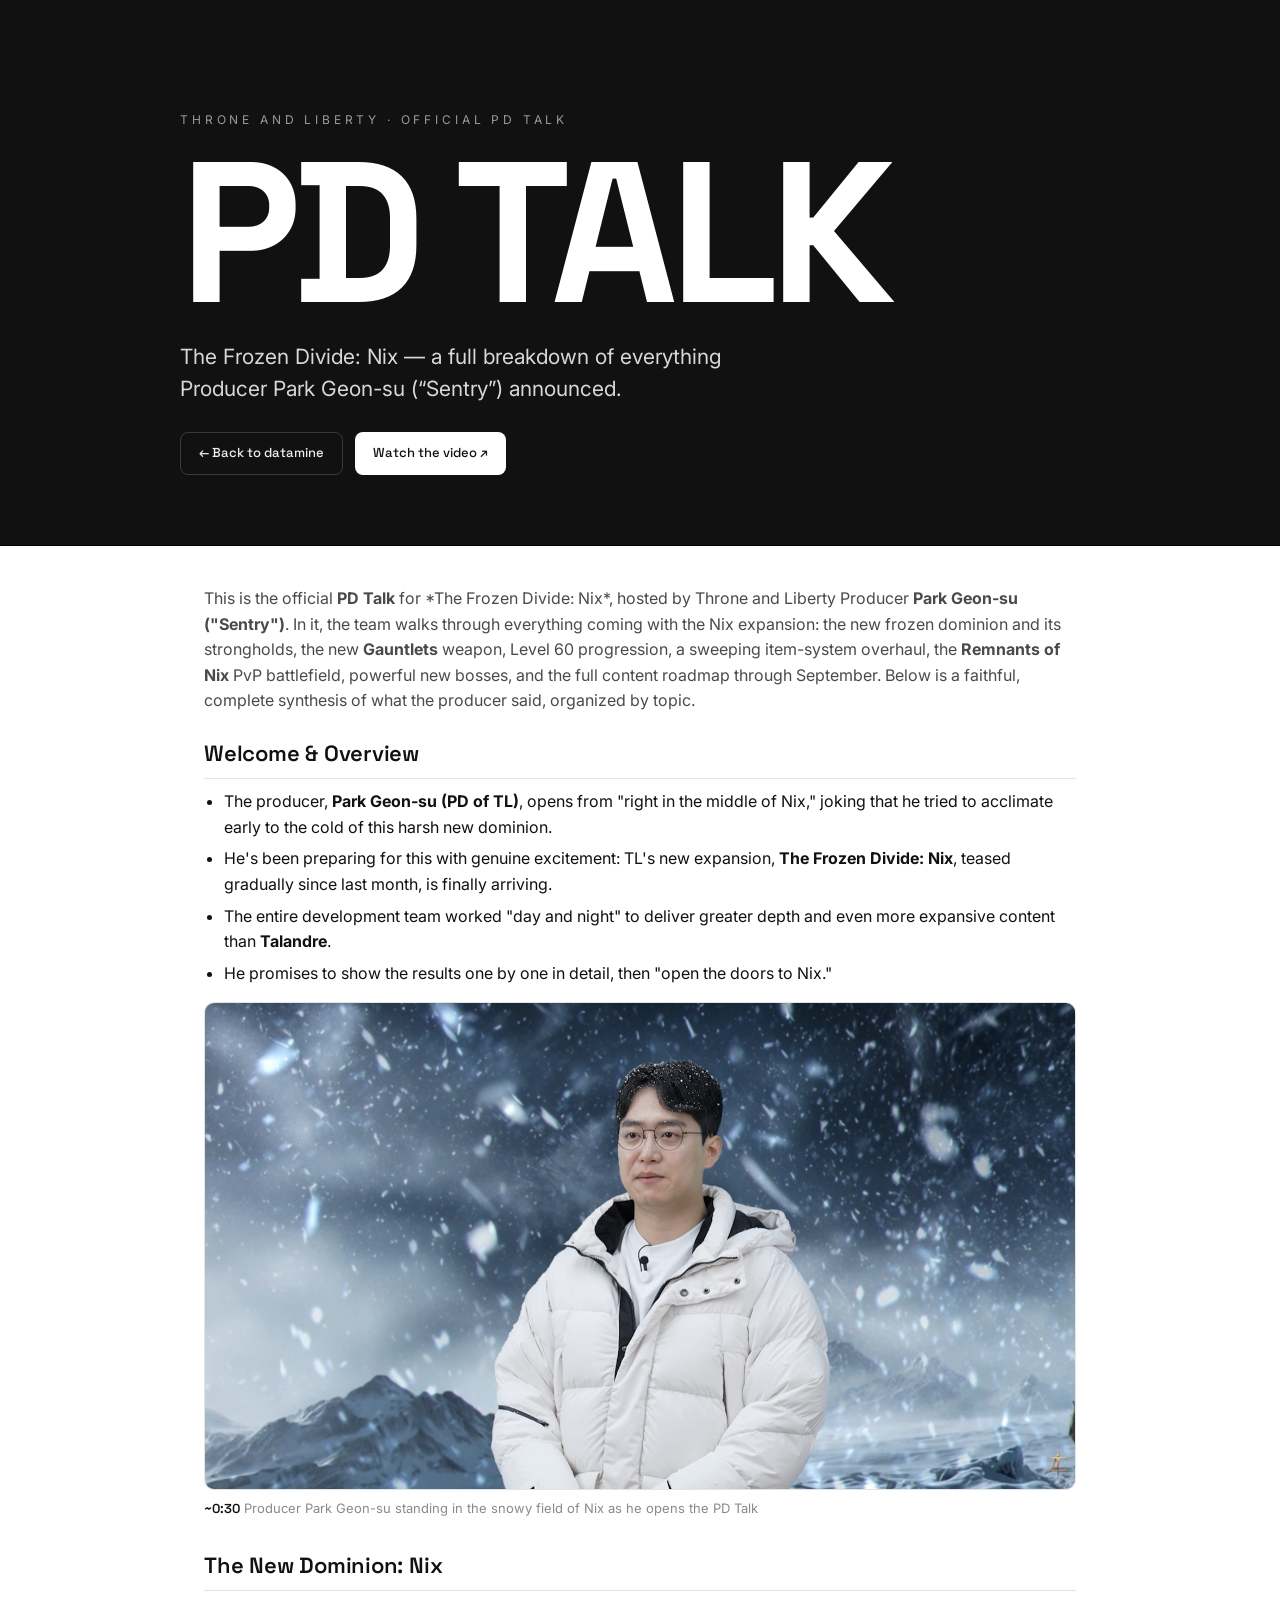
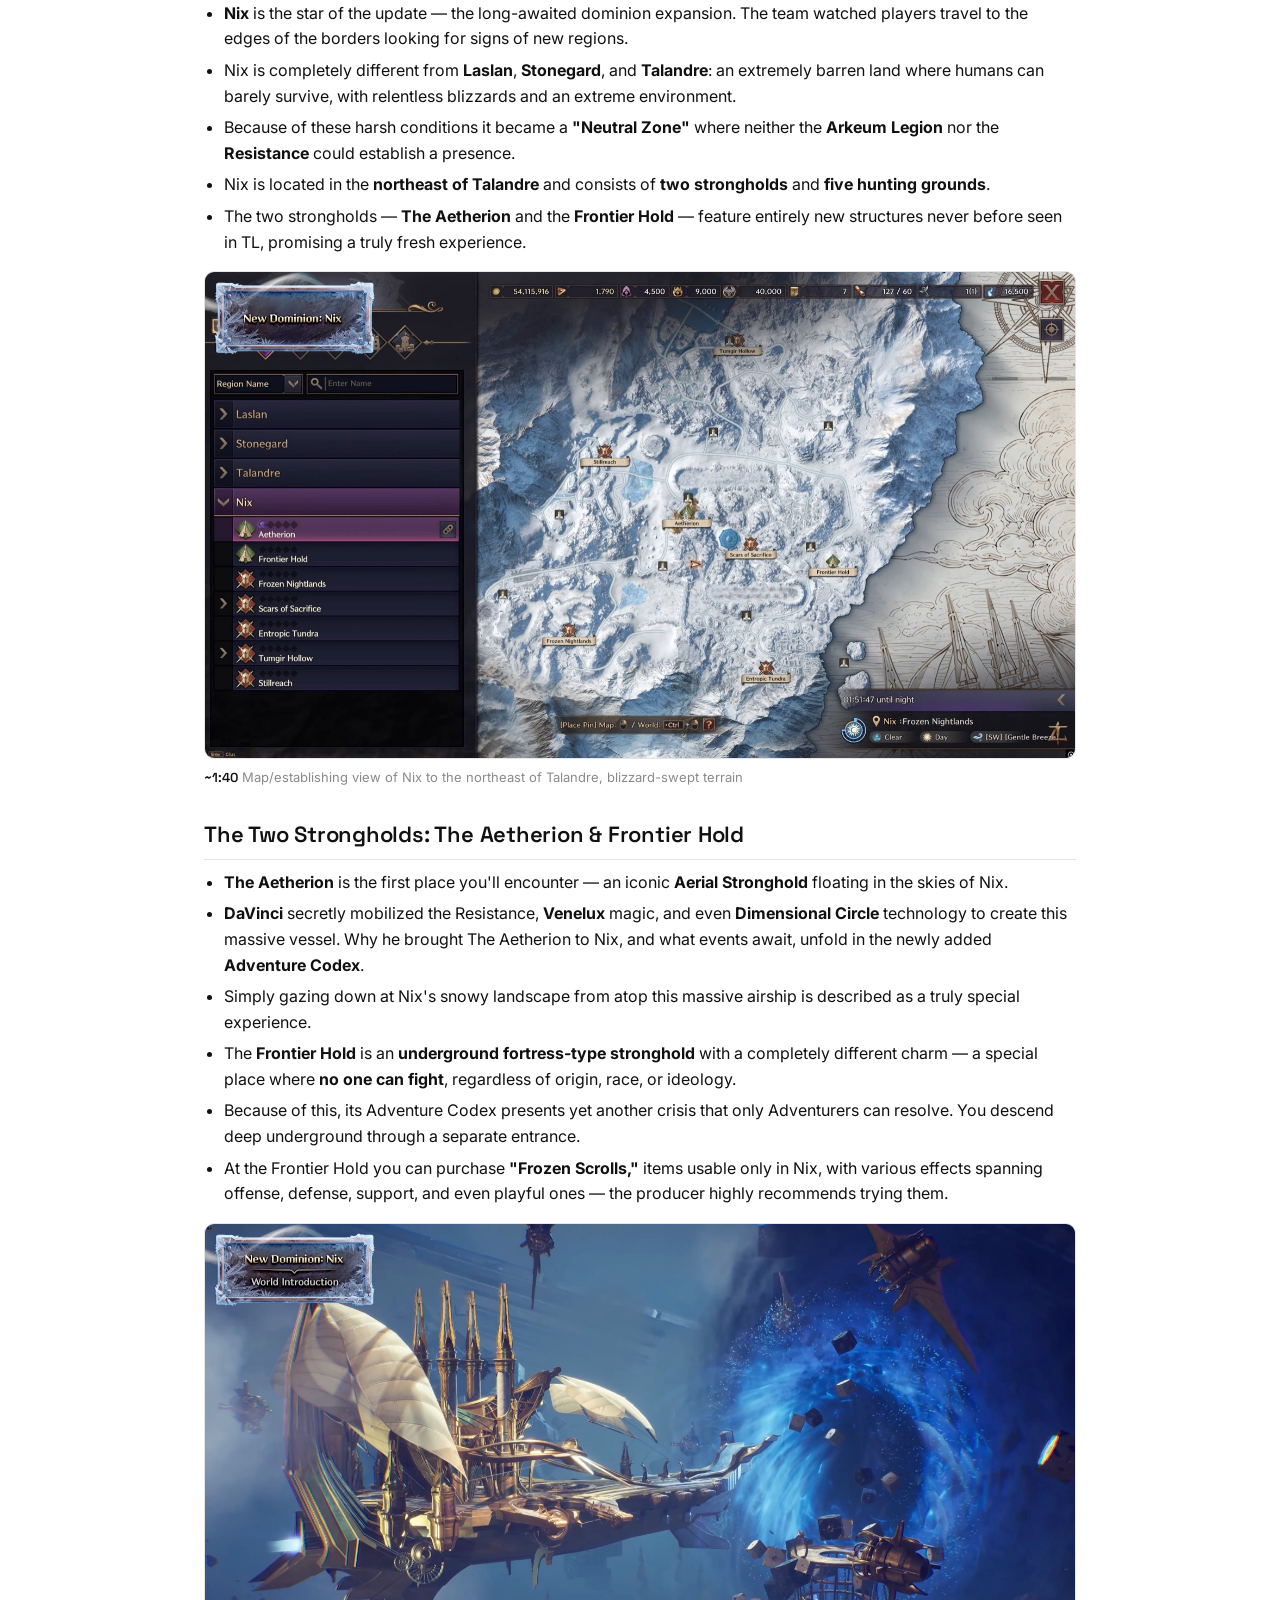
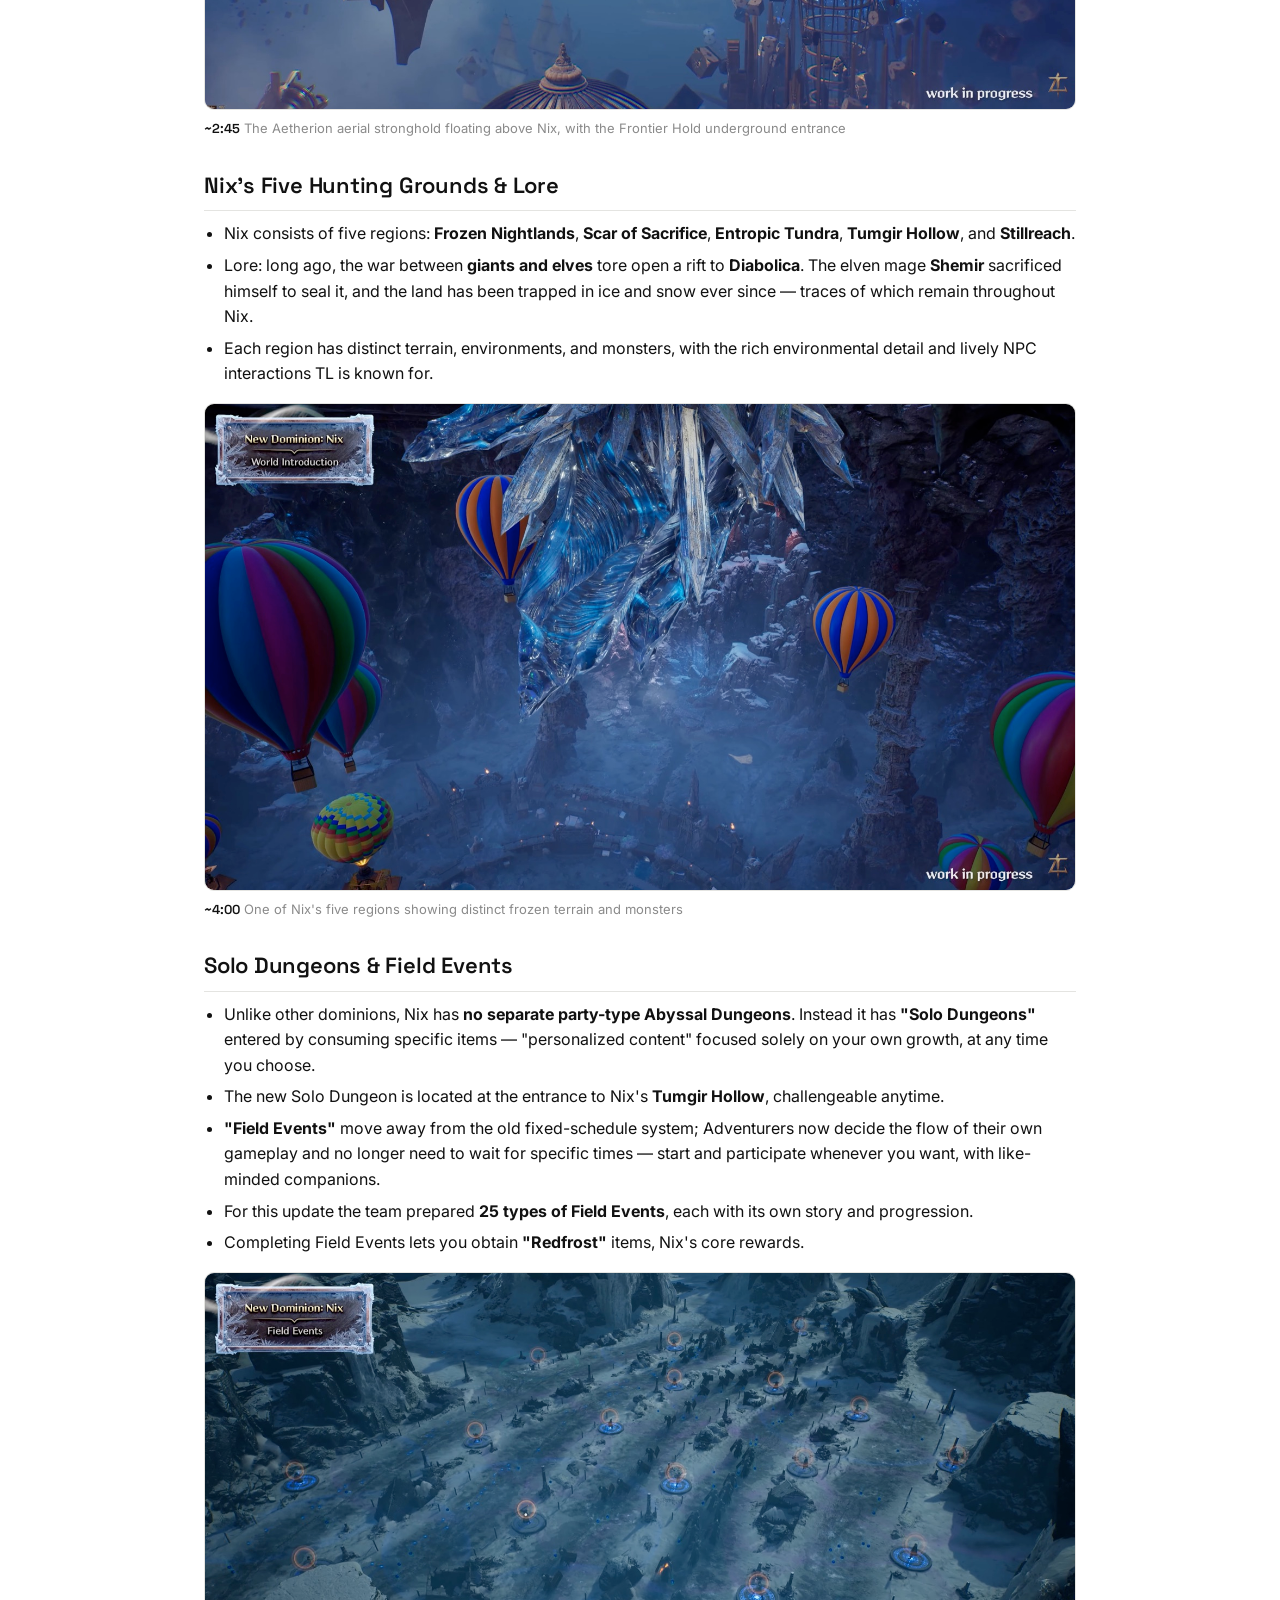
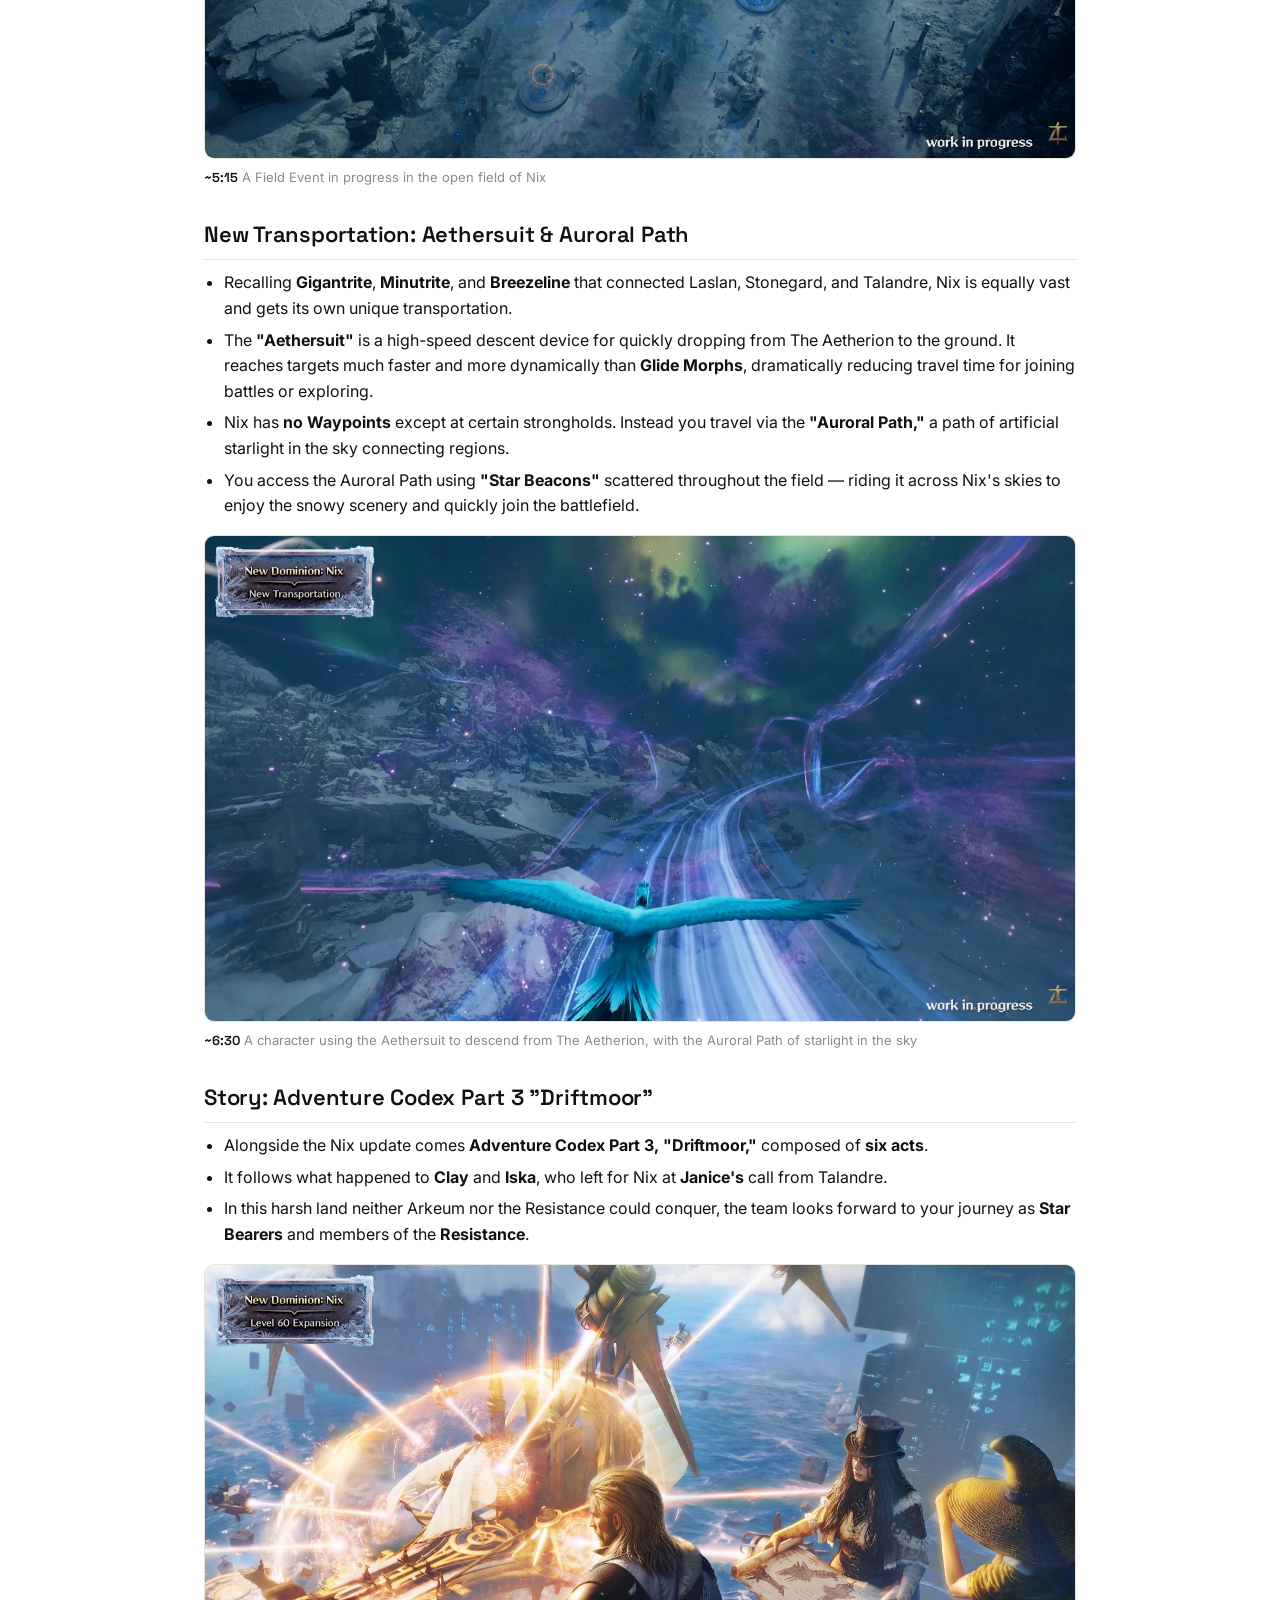
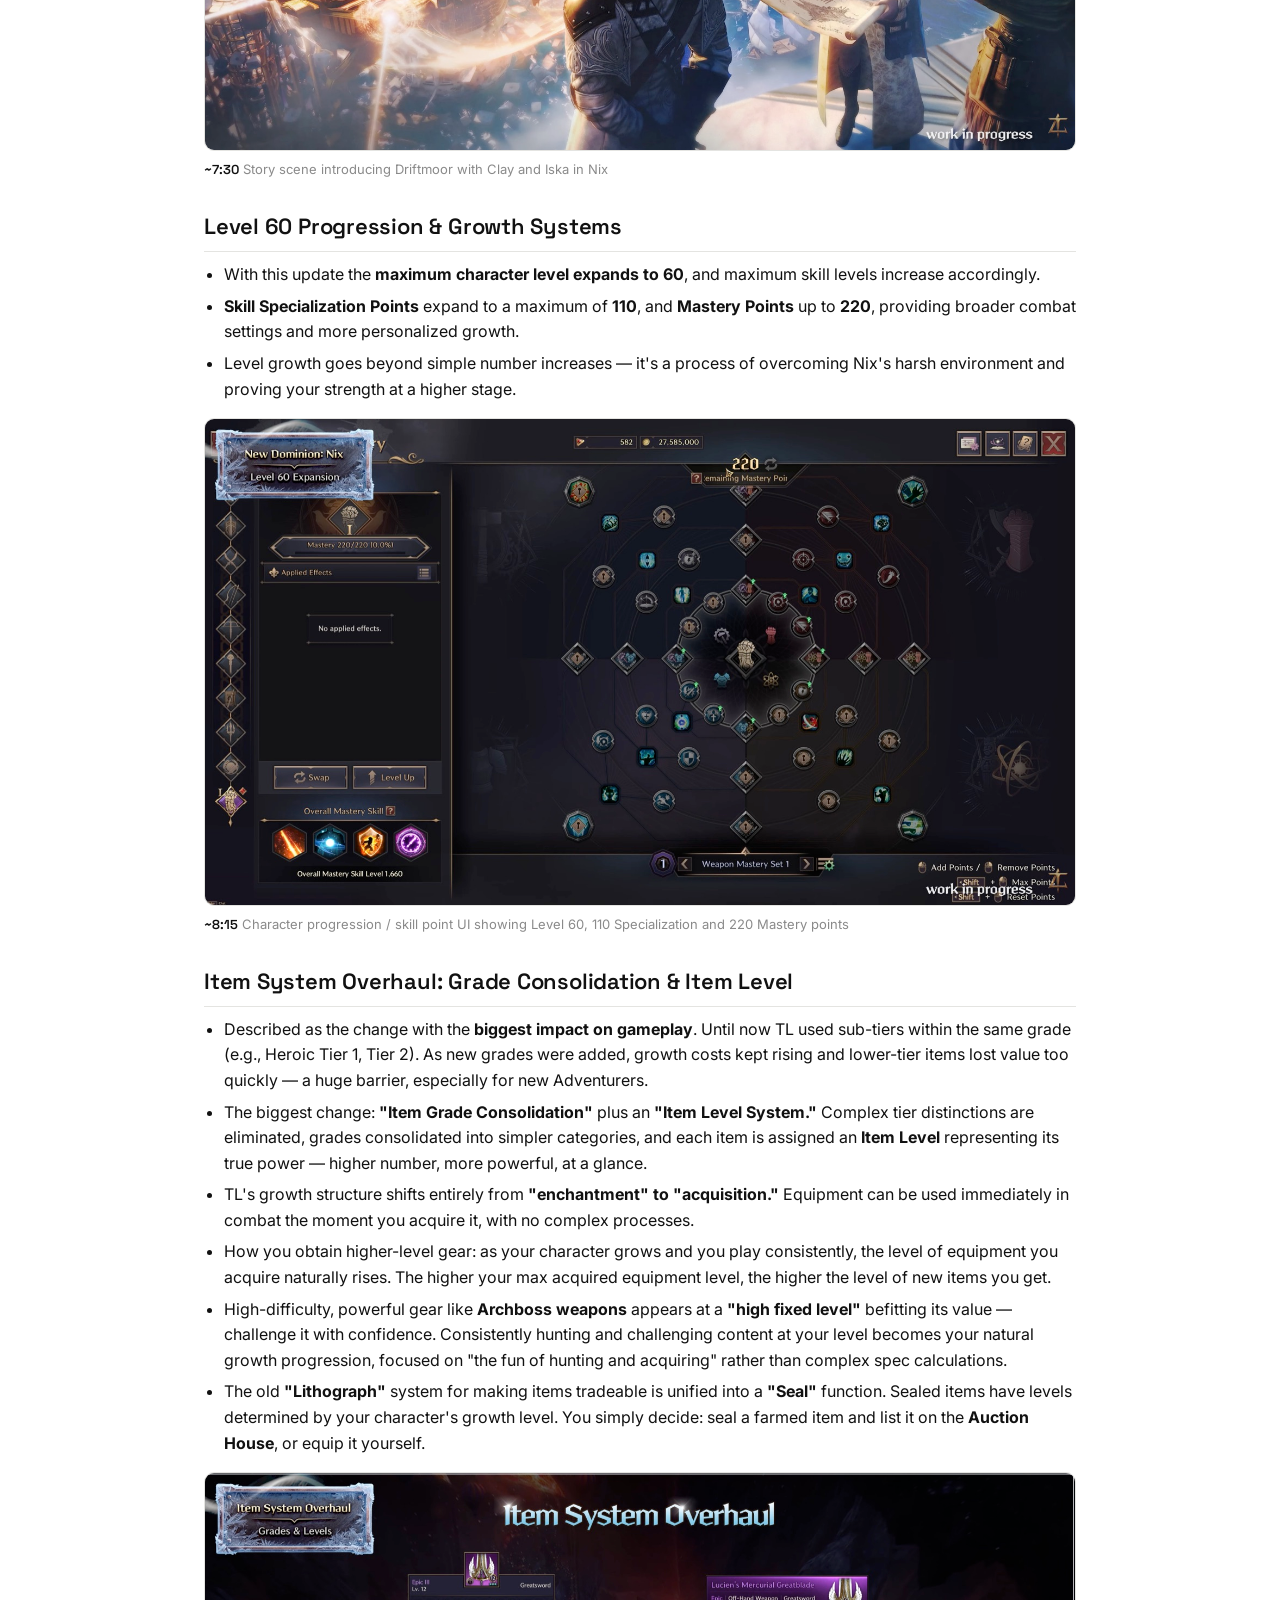
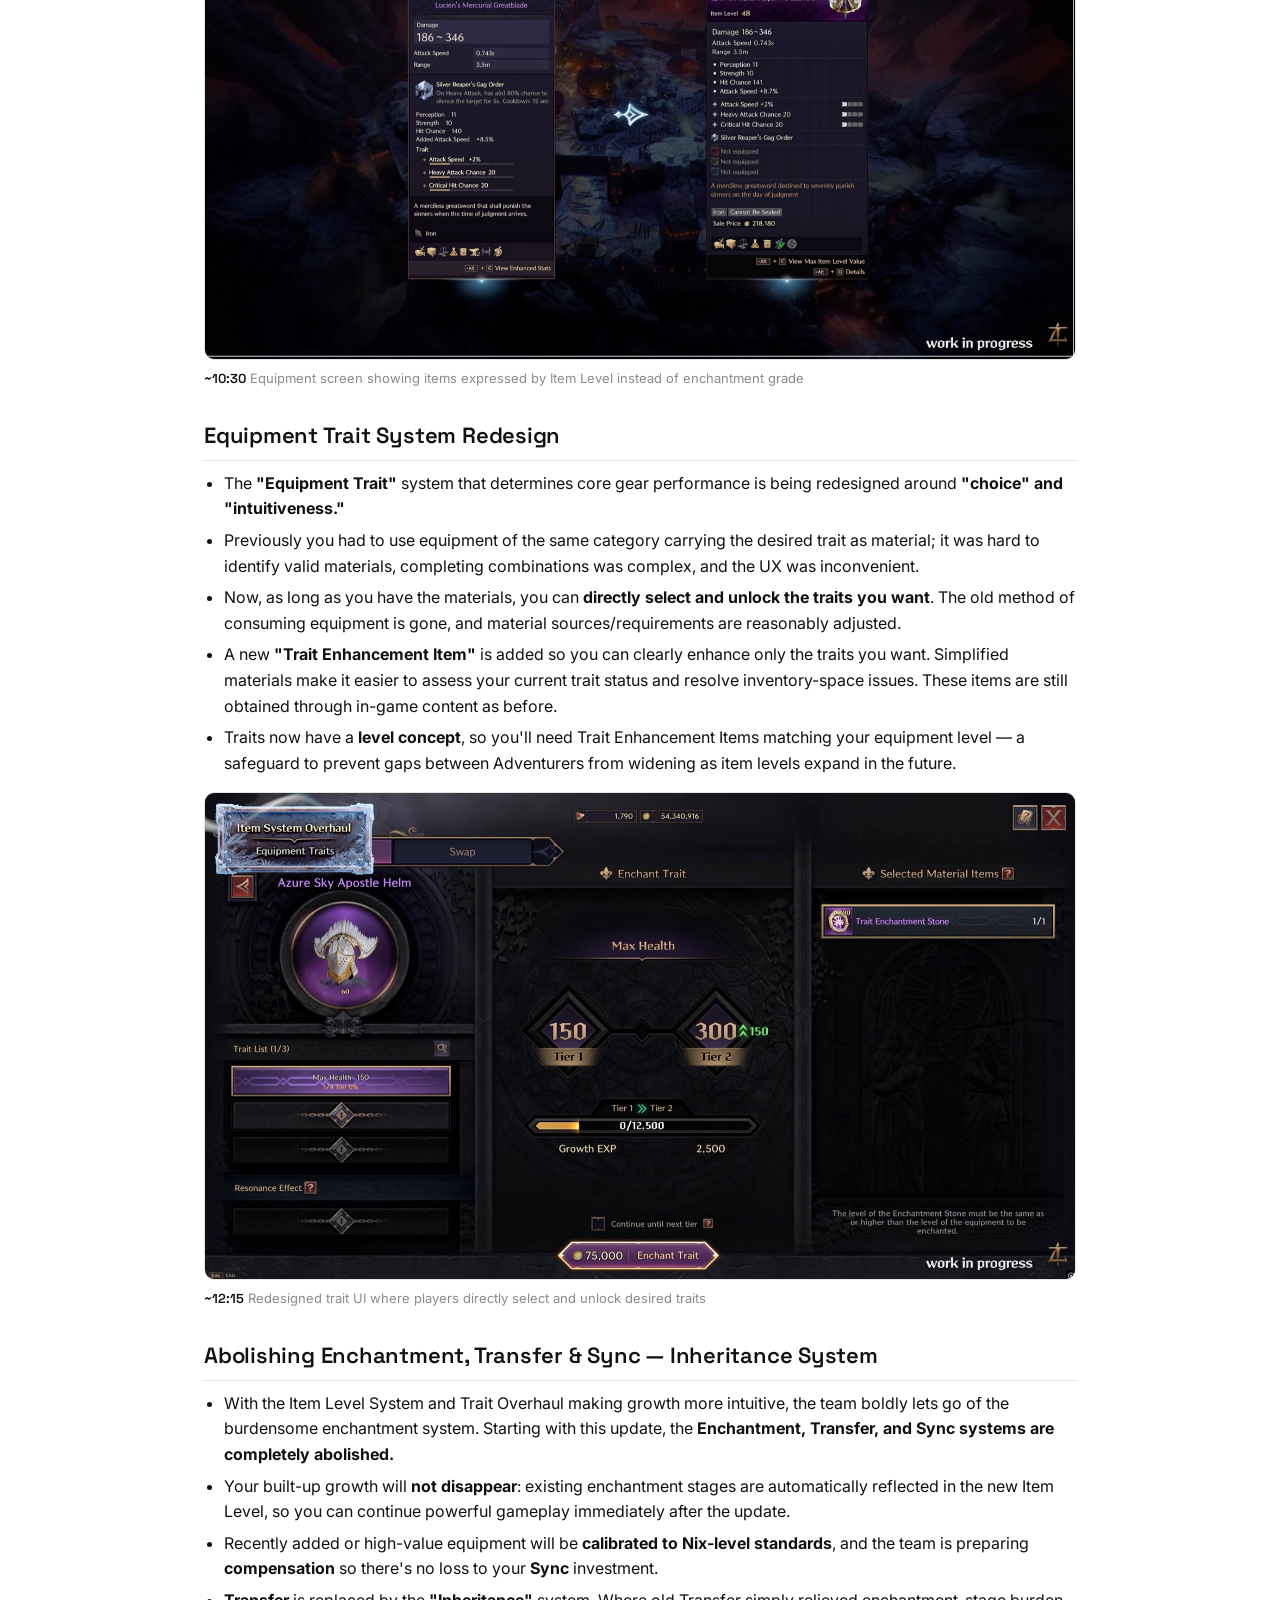
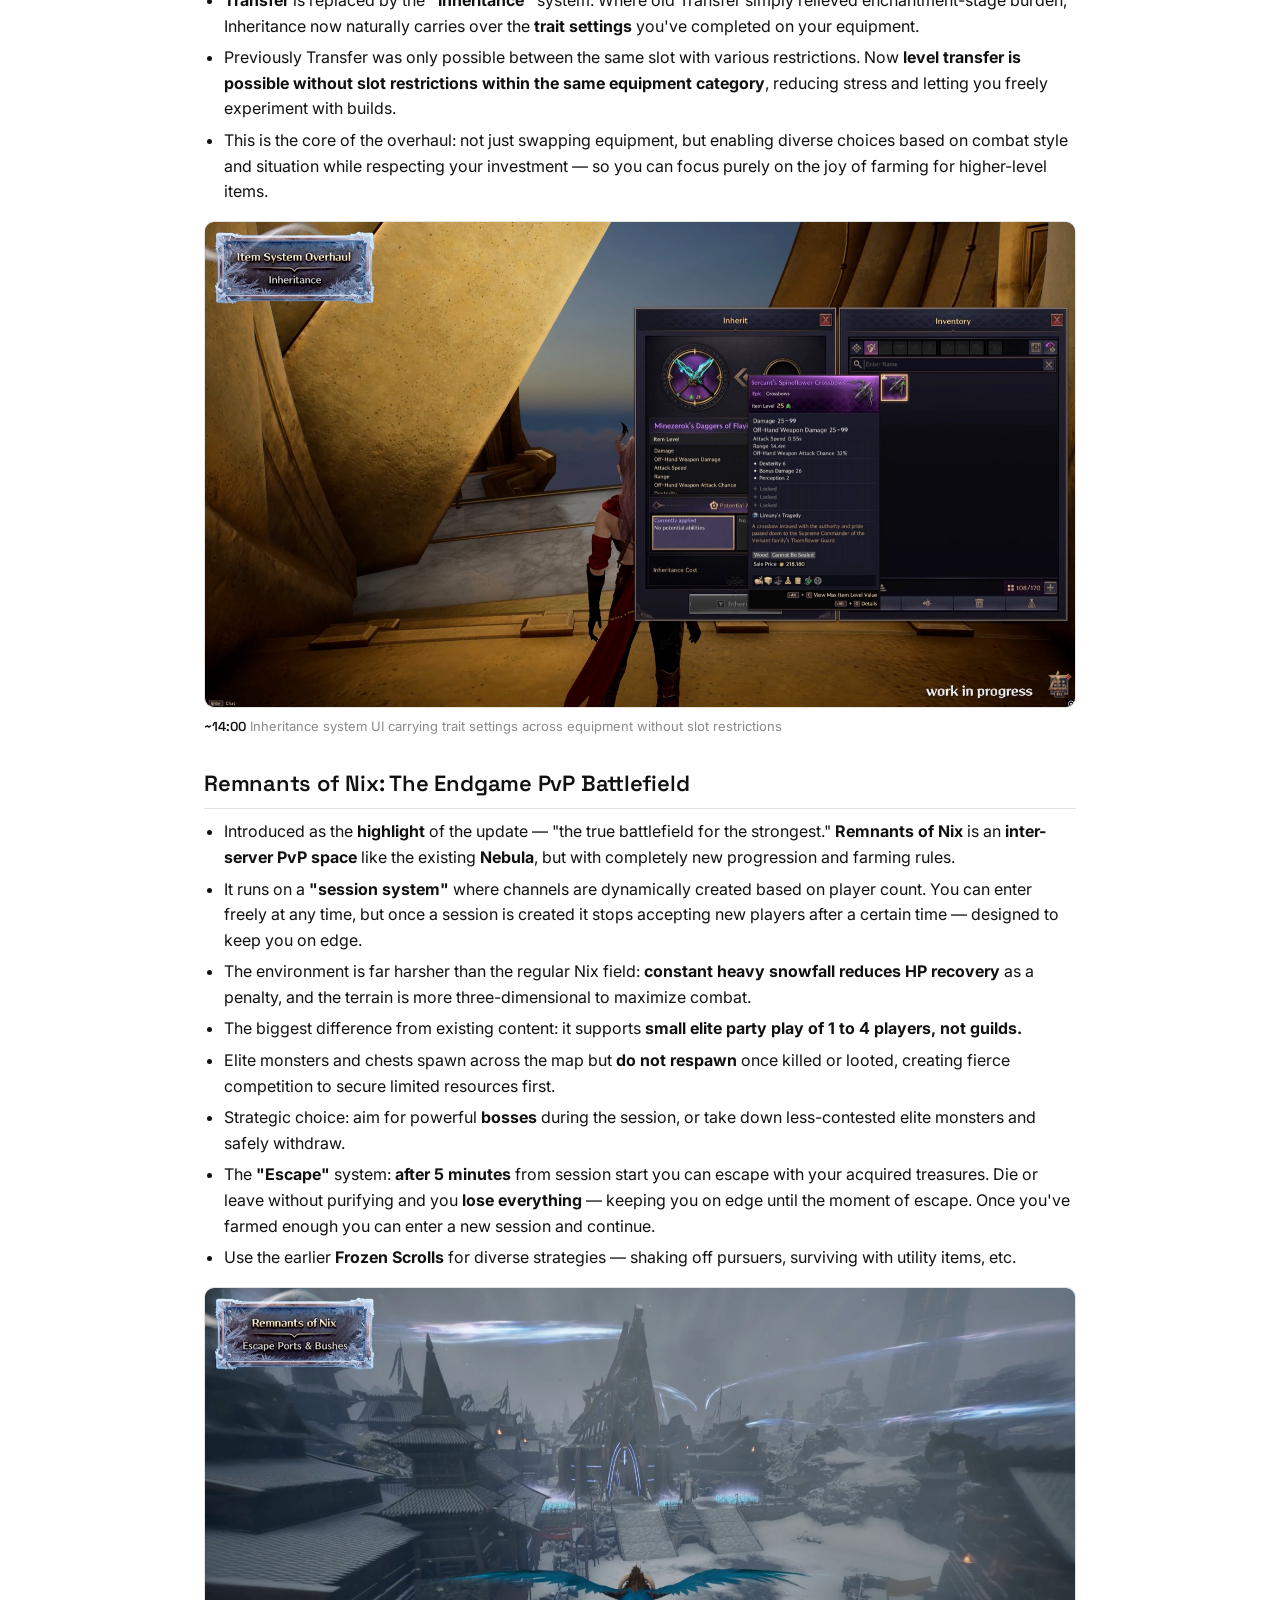
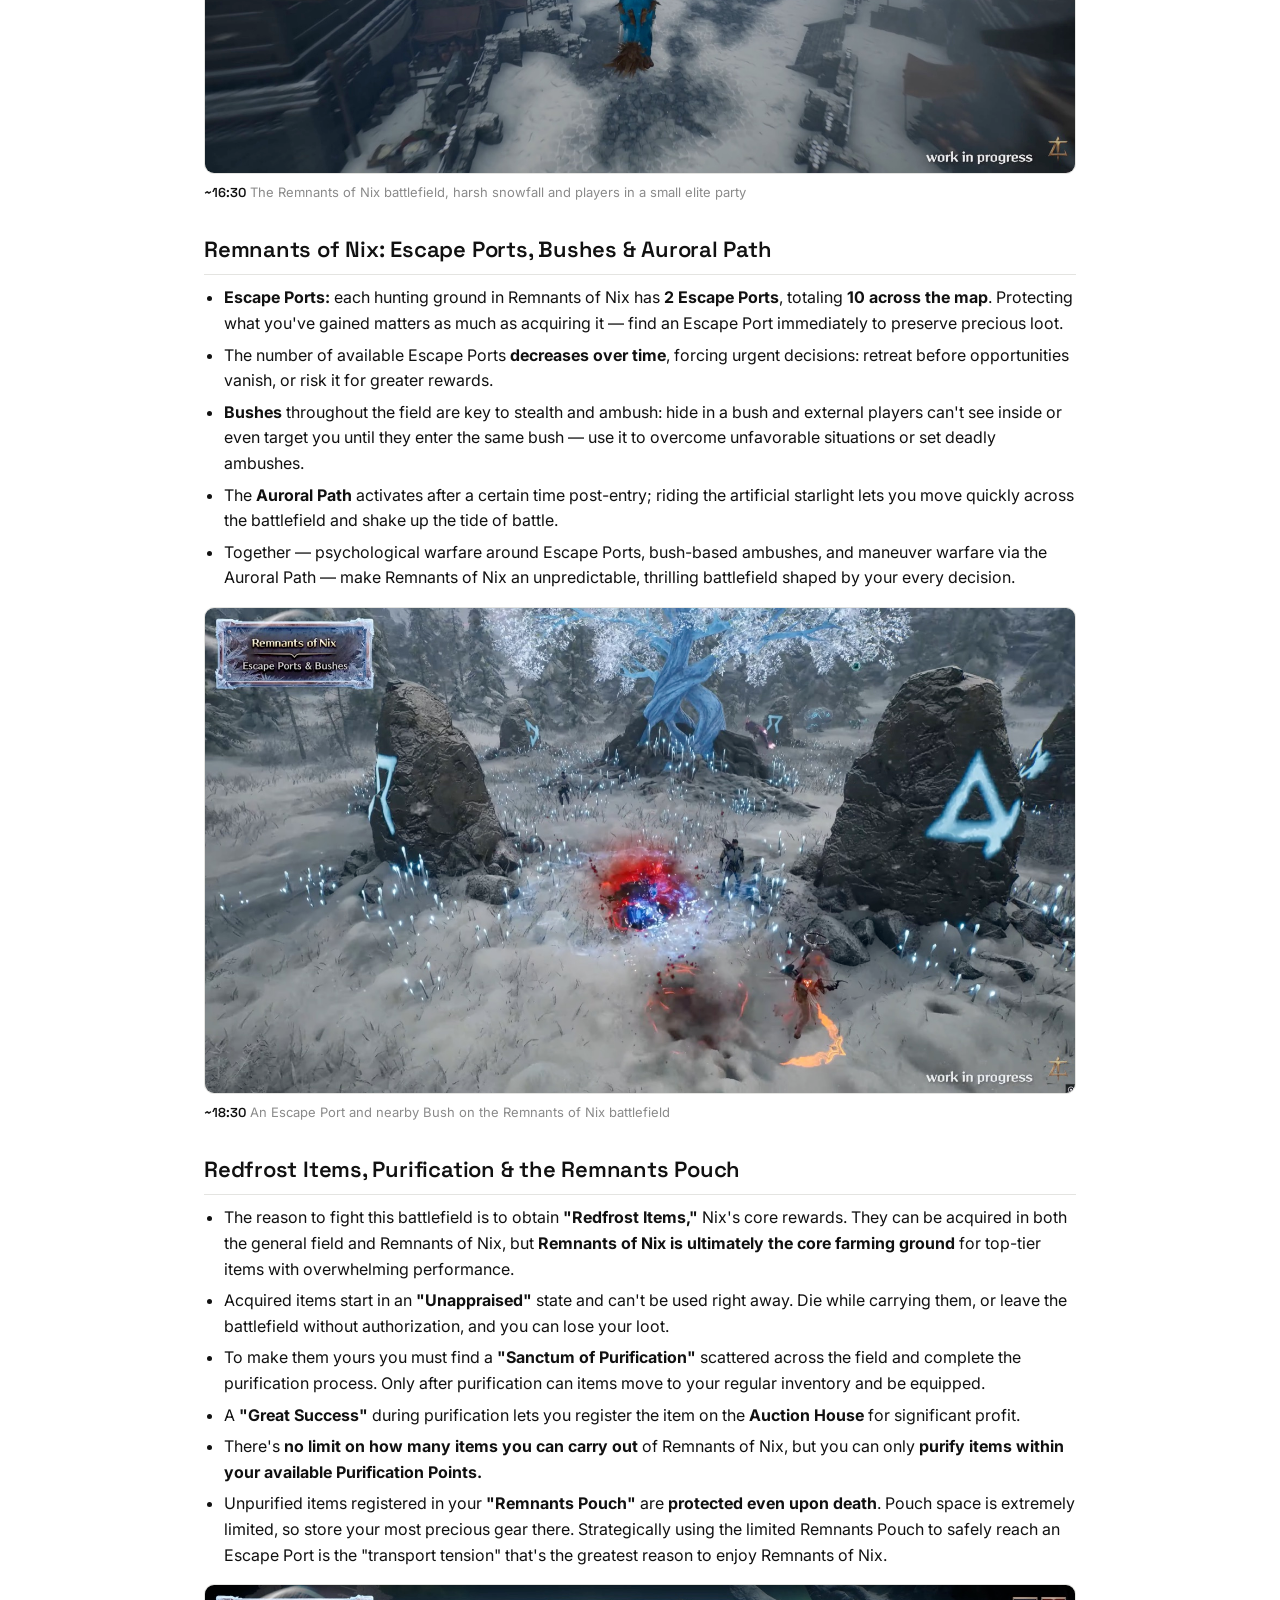
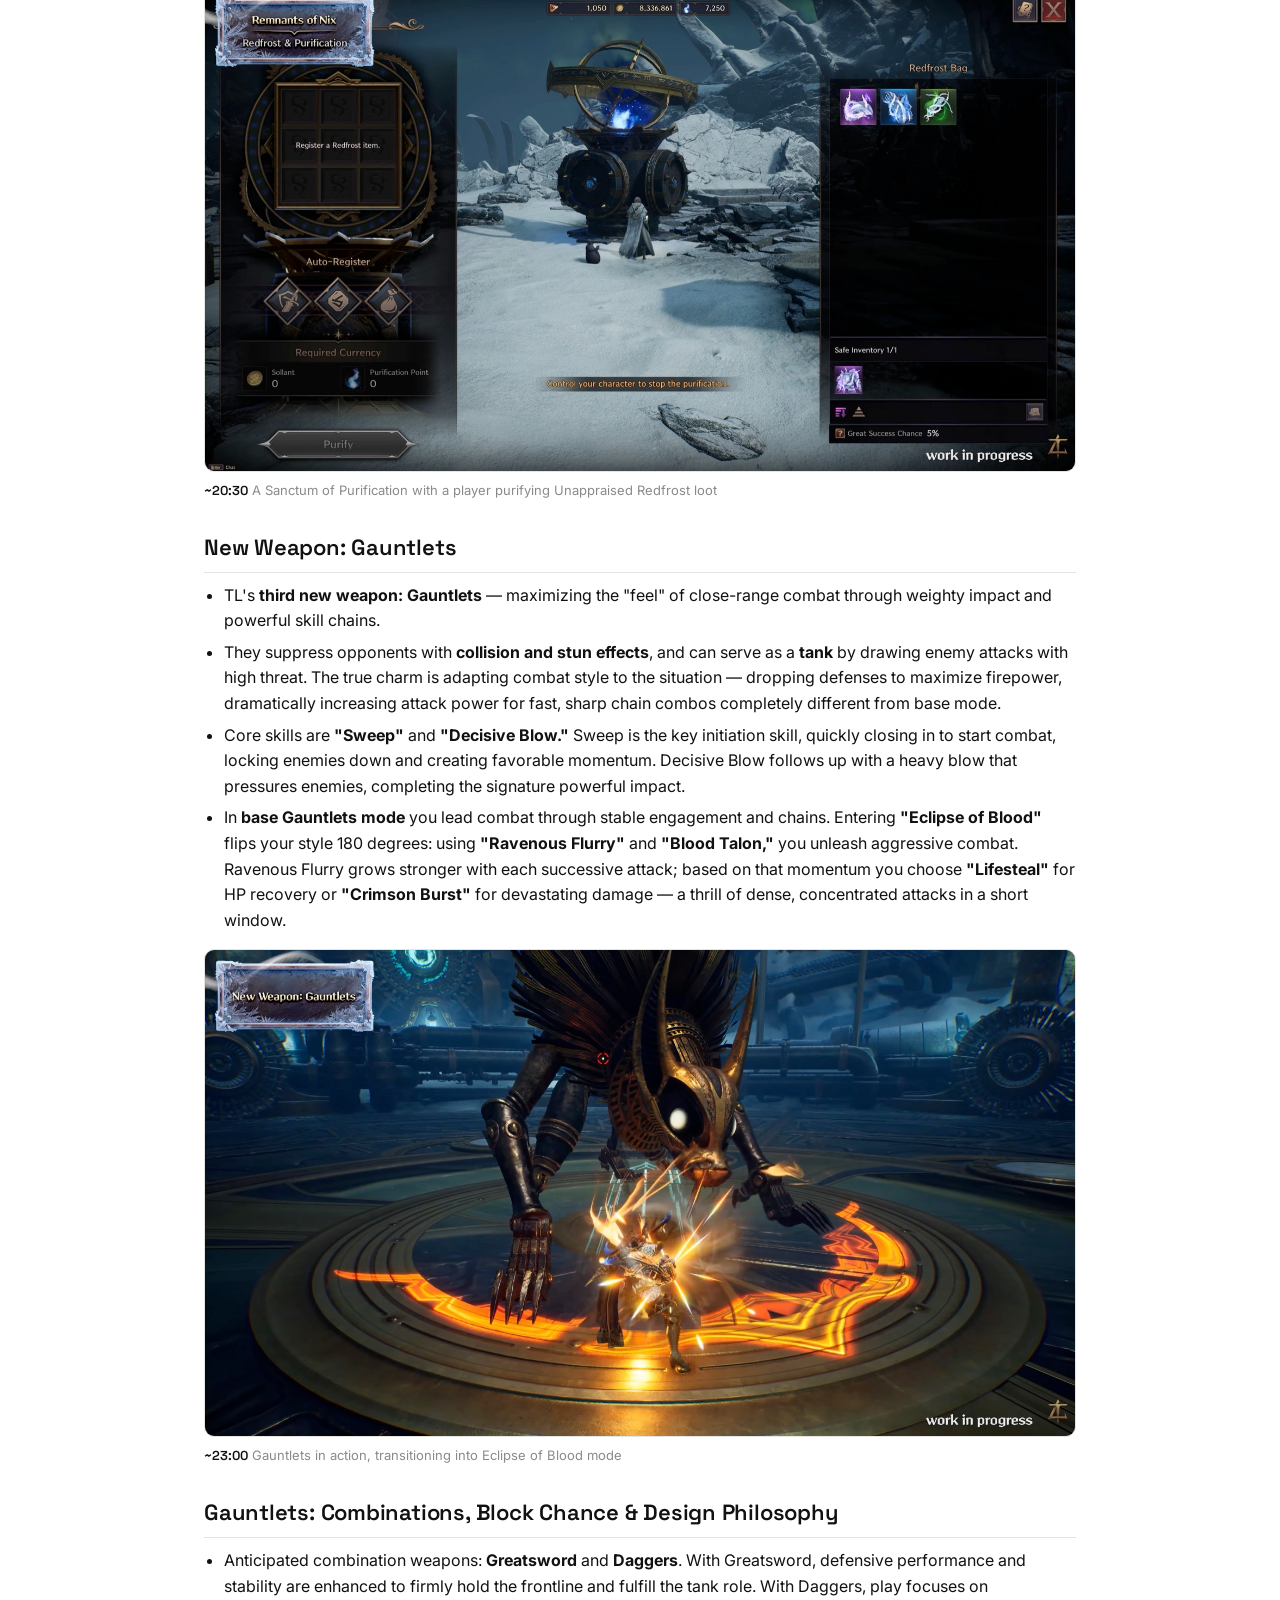
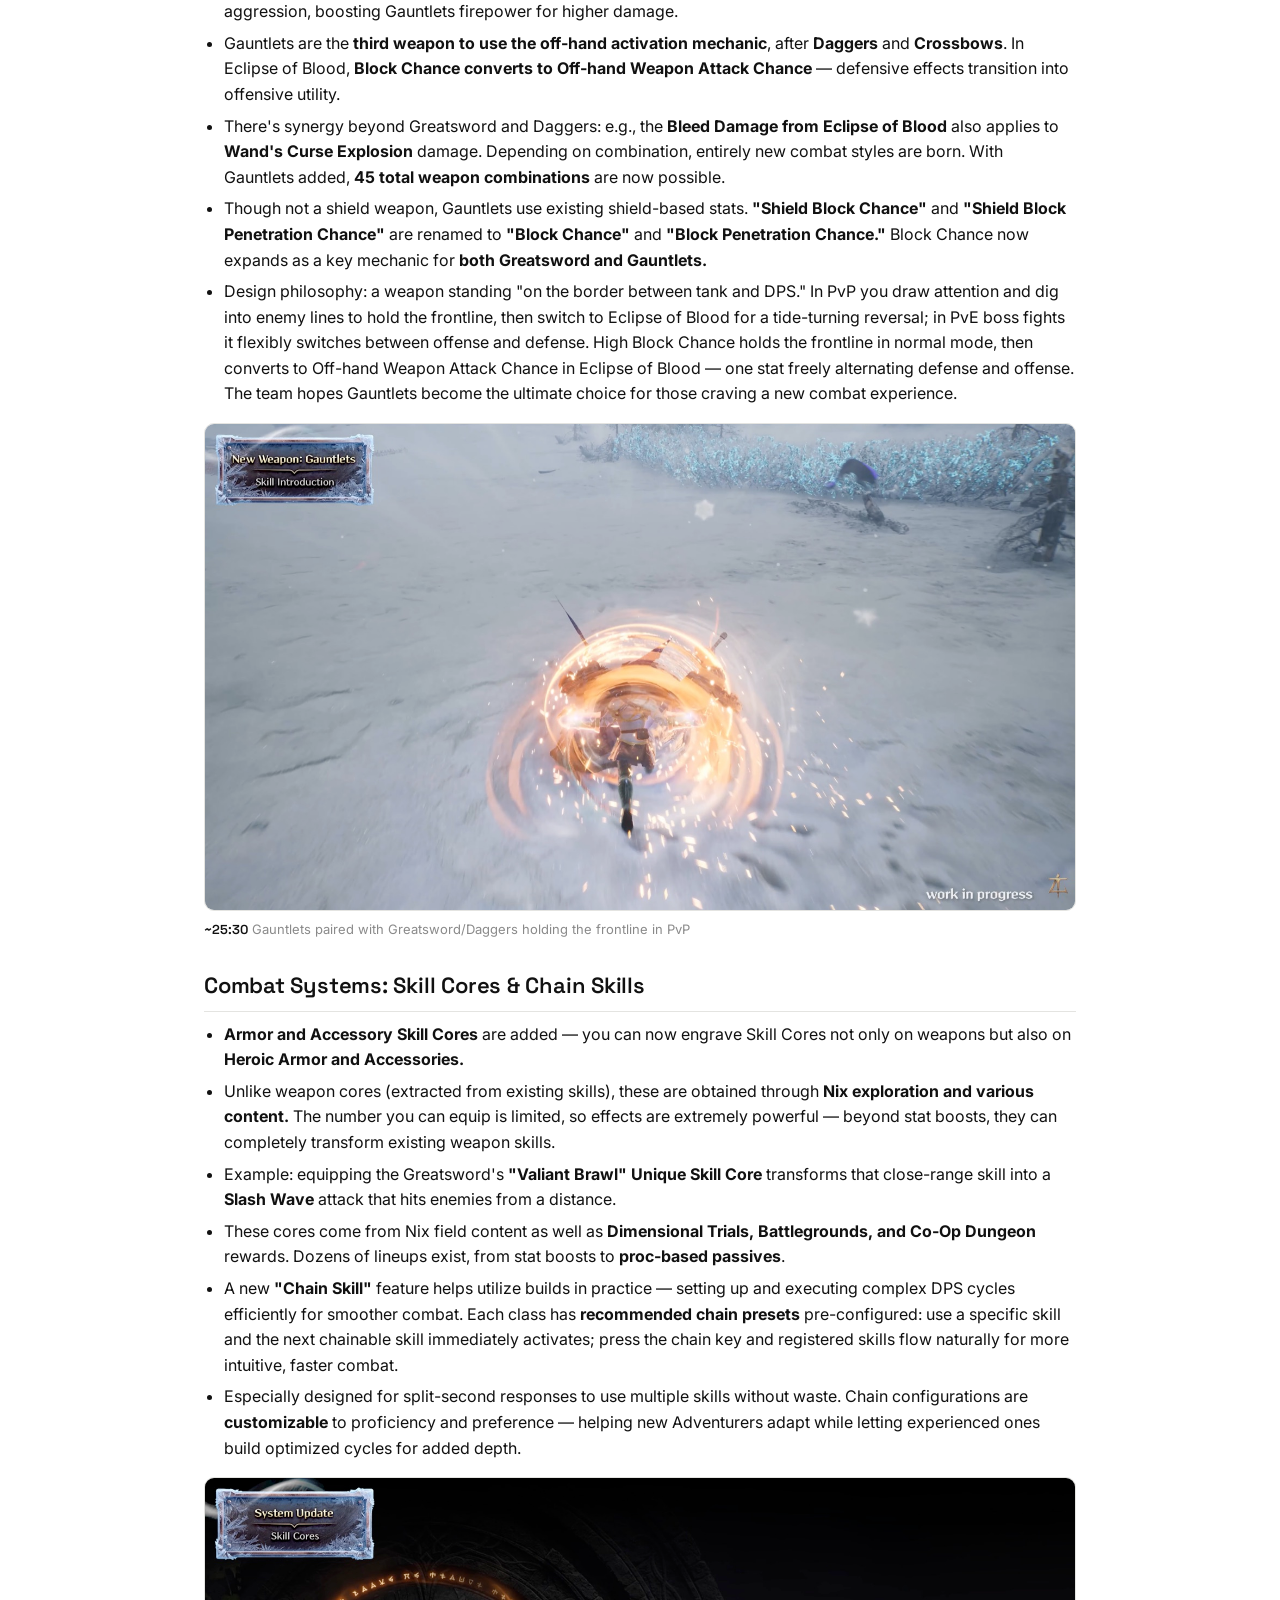
==== commit c8b52ef4: "feat: add PD Talk screenshots; fix lazy-load placeholder logic Add the 21 PD Talk frames (compressed" ====
--- a/pdtalk.html
+++ b/pdtalk.html
@@ -26,7 +26,7 @@
 </header>
 
 <main class="main pd-main">
-  <p class="pd-intro">This is the official <strong>PD Talk</strong> for *The Frozen Divide: Nix*, hosted by Throne and Liberty Producer <strong>Park Geon-su ("Sentry")</strong>. In it, the team walks through everything coming with the Nix expansion: the new frozen dominion and its strongholds, the new <strong>Gauntlets</strong> weapon, Level 60 progression, a sweeping item-system overhaul, the <strong>Remnants of Nix</strong> PvP battlefield, powerful new bosses, and the full content roadmap through September. Below is a faithful, complete synthesis of what the producer said, organized by topic.</p><h3 class="pd-sub">Welcome &amp; Overview</h3><ul class="pd-list"><li>The producer, <strong>Park Geon-su (PD of TL)</strong>, opens from "right in the middle of Nix," joking that he tried to acclimate early to the cold of this harsh new dominion.</li><li>He's been preparing for this with genuine excitement: TL's new expansion, <strong>The Frozen Divide: Nix</strong>, teased gradually since last month, is finally arriving.</li><li>The entire development team worked "day and night" to deliver greater depth and even more expansive content than <strong>Talandre</strong>.</li><li>He promises to show the results one by one in detail, then "open the doors to Nix."</li></ul><figure class="pd-shot is-missing"><img src="images/pdtalk-01.jpg" alt="Producer Park Geon-su standing in the snowy field of Nix as he opens the PD Talk" loading="lazy" onload="this.closest('.pd-shot').classList.remove('is-missing')"><figcaption><span class="pd-ts">~0:30</span> Producer Park Geon-su standing in the snowy field of Nix as he opens the PD Talk</figcaption></figure><h3 class="pd-sub">The New Dominion: Nix</h3><ul class="pd-list"><li><strong>Nix</strong> is the star of the update — the long-awaited dominion expansion. The team watched players travel to the edges of the borders looking for signs of new regions.</li><li>Nix is completely different from <strong>Laslan</strong>, <strong>Stonegard</strong>, and <strong>Talandre</strong>: an extremely barren land where humans can barely survive, with relentless blizzards and an extreme environment.</li><li>Because of these harsh conditions it became a <strong>"Neutral Zone"</strong> where neither the <strong>Arkeum Legion</strong> nor the <strong>Resistance</strong> could establish a presence.</li><li>Nix is located in the <strong>northeast of Talandre</strong> and consists of <strong>two strongholds</strong> and <strong>five hunting grounds</strong>.</li><li>The two strongholds — <strong>The Aetherion</strong> and the <strong>Frontier Hold</strong> — feature entirely new structures never before seen in TL, promising a truly fresh experience.</li></ul><figure class="pd-shot is-missing"><img src="images/pdtalk-02.jpg" alt="Map/establishing view of Nix to the northeast of Talandre, blizzard-swept terrain" loading="lazy" onload="this.closest('.pd-shot').classList.remove('is-missing')"><figcaption><span class="pd-ts">~1:40</span> Map/establishing view of Nix to the northeast of Talandre, blizzard-swept terrain</figcaption></figure><h3 class="pd-sub">The Two Strongholds: The Aetherion &amp; Frontier Hold</h3><ul class="pd-list"><li><strong>The Aetherion</strong> is the first place you'll encounter — an iconic <strong>Aerial Stronghold</strong> floating in the skies of Nix.</li><li><strong>DaVinci</strong> secretly mobilized the Resistance, <strong>Venelux</strong> magic, and even <strong>Dimensional Circle</strong> technology to create this massive vessel. Why he brought The Aetherion to Nix, and what events await, unfold in the newly added <strong>Adventure Codex</strong>.</li><li>Simply gazing down at Nix's snowy landscape from atop this massive airship is described as a truly special experience.</li><li>The <strong>Frontier Hold</strong> is an <strong>underground fortress-type stronghold</strong> with a completely different charm — a special place where <strong>no one can fight</strong>, regardless of origin, race, or ideology.</li><li>Because of this, its Adventure Codex presents yet another crisis that only Adventurers can resolve. You descend deep underground through a separate entrance.</li><li>At the Frontier Hold you can purchase <strong>"Frozen Scrolls,"</strong> items usable only in Nix, with various effects spanning offense, defense, support, and even playful ones — the producer highly recommends trying them.</li></ul><figure class="pd-shot is-missing"><img src="images/pdtalk-03.jpg" alt="The Aetherion aerial stronghold floating above Nix, with the Frontier Hold underground entrance" loading="lazy" onload="this.closest('.pd-shot').classList.remove('is-missing')"><figcaption><span class="pd-ts">~2:45</span> The Aetherion aerial stronghold floating above Nix, with the Frontier Hold underground entrance</figcaption></figure><h3 class="pd-sub">Nix's Five Hunting Grounds &amp; Lore</h3><ul class="pd-list"><li>Nix consists of five regions: <strong>Frozen Nightlands</strong>, <strong>Scar of Sacrifice</strong>, <strong>Entropic Tundra</strong>, <strong>Tumgir Hollow</strong>, and <strong>Stillreach</strong>.</li><li>Lore: long ago, the war between <strong>giants and elves</strong> tore open a rift to <strong>Diabolica</strong>. The elven mage <strong>Shemir</strong> sacrificed himself to seal it, and the land has been trapped in ice and snow ever since — traces of which remain throughout Nix.</li><li>Each region has distinct terrain, environments, and monsters, with the rich environmental detail and lively NPC interactions TL is known for.</li></ul><figure class="pd-shot is-missing"><img src="images/pdtalk-04.jpg" alt="One of Nix's five regions showing distinct frozen terrain and monsters" loading="lazy" onload="this.closest('.pd-shot').classList.remove('is-missing')"><figcaption><span class="pd-ts">~4:00</span> One of Nix's five regions showing distinct frozen terrain and monsters</figcaption></figure><h3 class="pd-sub">Solo Dungeons &amp; Field Events</h3><ul class="pd-list"><li>Unlike other dominions, Nix has <strong>no separate party-type Abyssal Dungeons</strong>. Instead it has <strong>"Solo Dungeons"</strong> entered by consuming specific items — "personalized content" focused solely on your own growth, at any time you choose.</li><li>The new Solo Dungeon is located at the entrance to Nix's <strong>Tumgir Hollow</strong>, challengeable anytime.</li><li><strong>"Field Events"</strong> move away from the old fixed-schedule system; Adventurers now decide the flow of their own gameplay and no longer need to wait for specific times — start and participate whenever you want, with like-minded companions.</li><li>For this update the team prepared <strong>25 types of Field Events</strong>, each with its own story and progression.</li><li>Completing Field Events lets you obtain <strong>"Redfrost"</strong> items, Nix's core rewards.</li></ul><figure class="pd-shot is-missing"><img src="images/pdtalk-05.jpg" alt="A Field Event in progress in the open field of Nix" loading="lazy" onload="this.closest('.pd-shot').classList.remove('is-missing')"><figcaption><span class="pd-ts">~5:15</span> A Field Event in progress in the open field of Nix</figcaption></figure><h3 class="pd-sub">New Transportation: Aethersuit &amp; Auroral Path</h3><ul class="pd-list"><li>Recalling <strong>Gigantrite</strong>, <strong>Minutrite</strong>, and <strong>Breezeline</strong> that connected Laslan, Stonegard, and Talandre, Nix is equally vast and gets its own unique transportation.</li><li>The <strong>"Aethersuit"</strong> is a high-speed descent device for quickly dropping from The Aetherion to the ground. It reaches targets much faster and more dynamically than <strong>Glide Morphs</strong>, dramatically reducing travel time for joining battles or exploring.</li><li>Nix has <strong>no Waypoints</strong> except at certain strongholds. Instead you travel via the <strong>"Auroral Path,"</strong> a path of artificial starlight in the sky connecting regions.</li><li>You access the Auroral Path using <strong>"Star Beacons"</strong> scattered throughout the field — riding it across Nix's skies to enjoy the snowy scenery and quickly join the battlefield.</li></ul><figure class="pd-shot is-missing"><img src="images/pdtalk-06.jpg" alt="A character using the Aethersuit to descend from The Aetherion, with the Auroral Path of starlight in the sky" loading="lazy" onload="this.closest('.pd-shot').classList.remove('is-missing')"><figcaption><span class="pd-ts">~6:30</span> A character using the Aethersuit to descend from The Aetherion, with the Auroral Path of starlight in the sky</figcaption></figure><h3 class="pd-sub">Story: Adventure Codex Part 3 "Driftmoor"</h3><ul class="pd-list"><li>Alongside the Nix update comes <strong>Adventure Codex Part 3, "Driftmoor,"</strong> composed of <strong>six acts</strong>.</li><li>It follows what happened to <strong>Clay</strong> and <strong>Iska</strong>, who left for Nix at <strong>Janice's</strong> call from Talandre.</li><li>In this harsh land neither Arkeum nor the Resistance could conquer, the team looks forward to your journey as <strong>Star Bearers</strong> and members of the <strong>Resistance</strong>.</li></ul><figure class="pd-shot is-missing"><img src="images/pdtalk-07.jpg" alt="Story scene introducing Driftmoor with Clay and Iska in Nix" loading="lazy" onload="this.closest('.pd-shot').classList.remove('is-missing')"><figcaption><span class="pd-ts">~7:30</span> Story scene introducing Driftmoor with Clay and Iska in Nix</figcaption></figure><h3 class="pd-sub">Level 60 Progression &amp; Growth Systems</h3><ul class="pd-list"><li>With this update the <strong>maximum character level expands to 60</strong>, and maximum skill levels increase accordingly.</li><li><strong>Skill Specialization Points</strong> expand to a maximum of <strong>110</strong>, and <strong>Mastery Points</strong> up to <strong>220</strong>, providing broader combat settings and more personalized growth.</li><li>Level growth goes beyond simple number increases — it's a process of overcoming Nix's harsh environment and proving your strength at a higher stage.</li></ul><figure class="pd-shot is-missing"><img src="images/pdtalk-08.jpg" alt="Character progression / skill point UI showing Level 60, 110 Specialization and 220 Mastery points" loading="lazy" onload="this.closest('.pd-shot').classList.remove('is-missing')"><figcaption><span class="pd-ts">~8:15</span> Character progression / skill point UI showing Level 60, 110 Specialization and 220 Mastery points</figcaption></figure><h3 class="pd-sub">Item System Overhaul: Grade Consolidation &amp; Item Level</h3><ul class="pd-list"><li>Described as the change with the <strong>biggest impact on gameplay</strong>. Until now TL used sub-tiers within the same grade (e.g., Heroic Tier 1, Tier 2). As new grades were added, growth costs kept rising and lower-tier items lost value too quickly — a huge barrier, especially for new Adventurers.</li><li>The biggest change: <strong>"Item Grade Consolidation"</strong> plus an <strong>"Item Level System."</strong> Complex tier distinctions are eliminated, grades consolidated into simpler categories, and each item is assigned an <strong>Item Level</strong> representing its true power — higher number, more powerful, at a glance.</li><li>TL's growth structure shifts entirely from <strong>"enchantment" to "acquisition."</strong> Equipment can be used immediately in combat the moment you acquire it, with no complex processes.</li><li>How you obtain higher-level gear: as your character grows and you play consistently, the level of equipment you acquire naturally rises. The higher your max acquired equipment level, the higher the level of new items you get.</li><li>High-difficulty, powerful gear like <strong>Archboss weapons</strong> appears at a <strong>"high fixed level"</strong> befitting its value — challenge it with confidence. Consistently hunting and challenging content at your level becomes your natural growth progression, focused on "the fun of hunting and acquiring" rather than complex spec calculations.</li><li>The old <strong>"Lithograph"</strong> system for making items tradeable is unified into a <strong>"Seal"</strong> function. Sealed items have levels determined by your character's growth level. You simply decide: seal a farmed item and list it on the <strong>Auction House</strong>, or equip it yourself.</li></ul><figure class="pd-shot is-missing"><img src="images/pdtalk-09.jpg" alt="Equipment screen showing items expressed by Item Level instead of enchantment grade" loading="lazy" onload="this.closest('.pd-shot').classList.remove('is-missing')"><figcaption><span class="pd-ts">~10:30</span> Equipment screen showing items expressed by Item Level instead of enchantment grade</figcaption></figure><h3 class="pd-sub">Equipment Trait System Redesign</h3><ul class="pd-list"><li>The <strong>"Equipment Trait"</strong> system that determines core gear performance is being redesigned around <strong>"choice" and "intuitiveness."</strong></li><li>Previously you had to use equipment of the same category carrying the desired trait as material; it was hard to identify valid materials, completing combinations was complex, and the UX was inconvenient.</li><li>Now, as long as you have the materials, you can <strong>directly select and unlock the traits you want</strong>. The old method of consuming equipment is gone, and material sources/requirements are reasonably adjusted.</li><li>A new <strong>"Trait Enhancement Item"</strong> is added so you can clearly enhance only the traits you want. Simplified materials make it easier to assess your current trait status and resolve inventory-space issues. These items are still obtained through in-game content as before.</li><li>Traits now have a <strong>level concept</strong>, so you'll need Trait Enhancement Items matching your equipment level — a safeguard to prevent gaps between Adventurers from widening as item levels expand in the future.</li></ul><figure class="pd-shot is-missing"><img src="images/pdtalk-10.jpg" alt="Redesigned trait UI where players directly select and unlock desired traits" loading="lazy" onload="this.closest('.pd-shot').classList.remove('is-missing')"><figcaption><span class="pd-ts">~12:15</span> Redesigned trait UI where players directly select and unlock desired traits</figcaption></figure><h3 class="pd-sub">Abolishing Enchantment, Transfer &amp; Sync — Inheritance System</h3><ul class="pd-list"><li>With the Item Level System and Trait Overhaul making growth more intuitive, the team boldly lets go of the burdensome enchantment system. Starting with this update, the <strong>Enchantment, Transfer, and Sync systems are completely abolished.</strong></li><li>Your built-up growth will <strong>not disappear</strong>: existing enchantment stages are automatically reflected in the new Item Level, so you can continue powerful gameplay immediately after the update.</li><li>Recently added or high-value equipment will be <strong>calibrated to Nix-level standards</strong>, and the team is preparing <strong>compensation</strong> so there's no loss to your <strong>Sync</strong> investment.</li><li><strong>Transfer</strong> is replaced by the <strong>"Inheritance"</strong> system. Where old Transfer simply relieved enchantment-stage burden, Inheritance now naturally carries over the <strong>trait settings</strong> you've completed on your equipment.</li><li>Previously Transfer was only possible between the same slot with various restrictions. Now <strong>level transfer is possible without slot restrictions within the same equipment category</strong>, reducing stress and letting you freely experiment with builds.</li><li>This is the core of the overhaul: not just swapping equipment, but enabling diverse choices based on combat style and situation while respecting your investment — so you can focus purely on the joy of farming for higher-level items.</li></ul><figure class="pd-shot is-missing"><img src="images/pdtalk-11.jpg" alt="Inheritance system UI carrying trait settings across equipment without slot restrictions" loading="lazy" onload="this.closest('.pd-shot').classList.remove('is-missing')"><figcaption><span class="pd-ts">~14:00</span> Inheritance system UI carrying trait settings across equipment without slot restrictions</figcaption></figure><h3 class="pd-sub">Remnants of Nix: The Endgame PvP Battlefield</h3><ul class="pd-list"><li>Introduced as the <strong>highlight</strong> of the update — "the true battlefield for the strongest." <strong>Remnants of Nix</strong> is an <strong>inter-server PvP space</strong> like the existing <strong>Nebula</strong>, but with completely new progression and farming rules.</li><li>It runs on a <strong>"session system"</strong> where channels are dynamically created based on player count. You can enter freely at any time, but once a session is created it stops accepting new players after a certain time — designed to keep you on edge.</li><li>The environment is far harsher than the regular Nix field: <strong>constant heavy snowfall reduces HP recovery</strong> as a penalty, and the terrain is more three-dimensional to maximize combat.</li><li>The biggest difference from existing content: it supports <strong>small elite party play of 1 to 4 players, not guilds.</strong></li><li>Elite monsters and chests spawn across the map but <strong>do not respawn</strong> once killed or looted, creating fierce competition to secure limited resources first.</li><li>Strategic choice: aim for powerful <strong>bosses</strong> during the session, or take down less-contested elite monsters and safely withdraw.</li><li>The <strong>"Escape"</strong> system: <strong>after 5 minutes</strong> from session start you can escape with your acquired treasures. Die or leave without purifying and you <strong>lose everything</strong> — keeping you on edge until the moment of escape. Once you've farmed enough you can enter a new session and continue.</li><li>Use the earlier <strong>Frozen Scrolls</strong> for diverse strategies — shaking off pursuers, surviving with utility items, etc.</li></ul><figure class="pd-shot is-missing"><img src="images/pdtalk-12.jpg" alt="The Remnants of Nix battlefield, harsh snowfall and players in a small elite party" loading="lazy" onload="this.closest('.pd-shot').classList.remove('is-missing')"><figcaption><span class="pd-ts">~16:30</span> The Remnants of Nix battlefield, harsh snowfall and players in a small elite party</figcaption></figure><h3 class="pd-sub">Remnants of Nix: Escape Ports, Bushes &amp; Auroral Path</h3><ul class="pd-list"><li><strong>Escape Ports:</strong> each hunting ground in Remnants of Nix has <strong>2 Escape Ports</strong>, totaling <strong>10 across the map</strong>. Protecting what you've gained matters as much as acquiring it — find an Escape Port immediately to preserve precious loot.</li><li>The number of available Escape Ports <strong>decreases over time</strong>, forcing urgent decisions: retreat before opportunities vanish, or risk it for greater rewards.</li><li><strong>Bushes</strong> throughout the field are key to stealth and ambush: hide in a bush and external players can't see inside or even target you until they enter the same bush — use it to overcome unfavorable situations or set deadly ambushes.</li><li>The <strong>Auroral Path</strong> activates after a certain time post-entry; riding the artificial starlight lets you move quickly across the battlefield and shake up the tide of battle.</li><li>Together — psychological warfare around Escape Ports, bush-based ambushes, and maneuver warfare via the Auroral Path — make Remnants of Nix an unpredictable, thrilling battlefield shaped by your every decision.</li></ul><figure class="pd-shot is-missing"><img src="images/pdtalk-13.jpg" alt="An Escape Port and nearby Bush on the Remnants of Nix battlefield" loading="lazy" onload="this.closest('.pd-shot').classList.remove('is-missing')"><figcaption><span class="pd-ts">~18:30</span> An Escape Port and nearby Bush on the Remnants of Nix battlefield</figcaption></figure><h3 class="pd-sub">Redfrost Items, Purification &amp; the Remnants Pouch</h3><ul class="pd-list"><li>The reason to fight this battlefield is to obtain <strong>"Redfrost Items,"</strong> Nix's core rewards. They can be acquired in both the general field and Remnants of Nix, but <strong>Remnants of Nix is ultimately the core farming ground</strong> for top-tier items with overwhelming performance.</li><li>Acquired items start in an <strong>"Unappraised"</strong> state and can't be used right away. Die while carrying them, or leave the battlefield without authorization, and you can lose your loot.</li><li>To make them yours you must find a <strong>"Sanctum of Purification"</strong> scattered across the field and complete the purification process. Only after purification can items move to your regular inventory and be equipped.</li><li>A <strong>"Great Success"</strong> during purification lets you register the item on the <strong>Auction House</strong> for significant profit.</li><li>There's <strong>no limit on how many items you can carry out</strong> of Remnants of Nix, but you can only <strong>purify items within your available Purification Points.</strong></li><li>Unpurified items registered in your <strong>"Remnants Pouch"</strong> are <strong>protected even upon death</strong>. Pouch space is extremely limited, so store your most precious gear there. Strategically using the limited Remnants Pouch to safely reach an Escape Port is the "transport tension" that's the greatest reason to enjoy Remnants of Nix.</li></ul><figure class="pd-shot is-missing"><img src="images/pdtalk-14.jpg" alt="A Sanctum of Purification with a player purifying Unappraised Redfrost loot" loading="lazy" onload="this.closest('.pd-shot').classList.remove('is-missing')"><figcaption><span class="pd-ts">~20:30</span> A Sanctum of Purification with a player purifying Unappraised Redfrost loot</figcaption></figure><h3 class="pd-sub">New Weapon: Gauntlets</h3><ul class="pd-list"><li>TL's <strong>third new weapon: Gauntlets</strong> — maximizing the "feel" of close-range combat through weighty impact and powerful skill chains.</li><li>They suppress opponents with <strong>collision and stun effects</strong>, and can serve as a <strong>tank</strong> by drawing enemy attacks with high threat. The true charm is adapting combat style to the situation — dropping defenses to maximize firepower, dramatically increasing attack power for fast, sharp chain combos completely different from base mode.</li><li>Core skills are <strong>"Sweep"</strong> and <strong>"Decisive Blow."</strong> Sweep is the key initiation skill, quickly closing in to start combat, locking enemies down and creating favorable momentum. Decisive Blow follows up with a heavy blow that pressures enemies, completing the signature powerful impact.</li><li>In <strong>base Gauntlets mode</strong> you lead combat through stable engagement and chains. Entering <strong>"Eclipse of Blood"</strong> flips your style 180 degrees: using <strong>"Ravenous Flurry"</strong> and <strong>"Blood Talon,"</strong> you unleash aggressive combat. Ravenous Flurry grows stronger with each successive attack; based on that momentum you choose <strong>"Lifesteal"</strong> for HP recovery or <strong>"Crimson Burst"</strong> for devastating damage — a thrill of dense, concentrated attacks in a short window.</li></ul><figure class="pd-shot is-missing"><img src="images/pdtalk-15.jpg" alt="Gauntlets in action, transitioning into Eclipse of Blood mode" loading="lazy" onload="this.closest('.pd-shot').classList.remove('is-missing')"><figcaption><span class="pd-ts">~23:00</span> Gauntlets in action, transitioning into Eclipse of Blood mode</figcaption></figure><h3 class="pd-sub">Gauntlets: Combinations, Block Chance &amp; Design Philosophy</h3><ul class="pd-list"><li>Anticipated combination weapons: <strong>Greatsword</strong> and <strong>Daggers</strong>. With Greatsword, defensive performance and stability are enhanced to firmly hold the frontline and fulfill the tank role. With Daggers, play focuses on aggression, boosting Gauntlets firepower for higher damage.</li><li>Gauntlets are the <strong>third weapon to use the off-hand activation mechanic</strong>, after <strong>Daggers</strong> and <strong>Crossbows</strong>. In Eclipse of Blood, <strong>Block Chance converts to Off-hand Weapon Attack Chance</strong> — defensive effects transition into offensive utility.</li><li>There's synergy beyond Greatsword and Daggers: e.g., the <strong>Bleed Damage from Eclipse of Blood</strong> also applies to <strong>Wand's Curse Explosion</strong> damage. Depending on combination, entirely new combat styles are born. With Gauntlets added, <strong>45 total weapon combinations</strong> are now possible.</li><li>Though not a shield weapon, Gauntlets use existing shield-based stats. <strong>"Shield Block Chance"</strong> and <strong>"Shield Block Penetration Chance"</strong> are renamed to <strong>"Block Chance"</strong> and <strong>"Block Penetration Chance."</strong> Block Chance now expands as a key mechanic for <strong>both Greatsword and Gauntlets.</strong></li><li>Design philosophy: a weapon standing "on the border between tank and DPS." In PvP you draw attention and dig into enemy lines to hold the frontline, then switch to Eclipse of Blood for a tide-turning reversal; in PvE boss fights it flexibly switches between offense and defense. High Block Chance holds the frontline in normal mode, then converts to Off-hand Weapon Attack Chance in Eclipse of Blood — one stat freely alternating defense and offense. The team hopes Gauntlets become the ultimate choice for those craving a new combat experience.</li></ul><figure class="pd-shot is-missing"><img src="images/pdtalk-16.jpg" alt="Gauntlets paired with Greatsword/Daggers holding the frontline in PvP" loading="lazy" onload="this.closest('.pd-shot').classList.remove('is-missing')"><figcaption><span class="pd-ts">~25:30</span> Gauntlets paired with Greatsword/Daggers holding the frontline in PvP</figcaption></figure><h3 class="pd-sub">Combat Systems: Skill Cores &amp; Chain Skills</h3><ul class="pd-list"><li><strong>Armor and Accessory Skill Cores</strong> are added — you can now engrave Skill Cores not only on weapons but also on <strong>Heroic Armor and Accessories.</strong></li><li>Unlike weapon cores (extracted from existing skills), these are obtained through <strong>Nix exploration and various content.</strong> The number you can equip is limited, so effects are extremely powerful — beyond stat boosts, they can completely transform existing weapon skills.</li><li>Example: equipping the Greatsword's <strong>"Valiant Brawl" Unique Skill Core</strong> transforms that close-range skill into a <strong>Slash Wave</strong> attack that hits enemies from a distance.</li><li>These cores come from Nix field content as well as <strong>Dimensional Trials, Battlegrounds, and Co-Op Dungeon</strong> rewards. Dozens of lineups exist, from stat boosts to <strong>proc-based passives</strong>.</li><li>A new <strong>"Chain Skill"</strong> feature helps utilize builds in practice — setting up and executing complex DPS cycles efficiently for smoother combat. Each class has <strong>recommended chain presets</strong> pre-configured: use a specific skill and the next chainable skill immediately activates; press the chain key and registered skills flow naturally for more intuitive, faster combat.</li><li>Especially designed for split-second responses to use multiple skills without waste. Chain configurations are <strong>customizable</strong> to proficiency and preference — helping new Adventurers adapt while letting experienced ones build optimized cycles for added depth.</li></ul><figure class="pd-shot is-missing"><img src="images/pdtalk-17.jpg" alt="Skill Core transforming a weapon skill, and the Chain Skill setup UI" loading="lazy" onload="this.closest('.pd-shot').classList.remove('is-missing')"><figcaption><span class="pd-ts">~28:00</span> Skill Core transforming a weapon skill, and the Chain Skill setup UI</figcaption></figure><h3 class="pd-sub">Field Elite Overhaul (PvE &amp; PvP Modes)</h3><ul class="pd-list"><li>A complete overhaul of field elite value and gameplay — restructured elite compositions across the field with significantly enhanced rewards for the "thrill of loot drops."</li><li>Field Elites operate in <strong>two modes: PvE and PvP.</strong> Existing elites from <strong>Stonegard, Laslan, and Talandre</strong> return with improved combat — <strong>over 40 types</strong> total — and Nix adds <strong>5 new elite types.</strong></li><li><strong>PvP Mode Elite:</strong> only one appears, very rarely, in each dominion. The area around it instantly converts to a <strong>PvP zone</strong>; combat and boss fights interweave in real time. It appears at <strong>maximum level 60</strong> regardless of zone level, offering challenging difficulty worthy of powerful rewards.</li><li><strong>PvE Elites:</strong> appear one per region at regular intervals, scaled to the region's level, so they're easier to challenge. <strong>No attempt limits</strong> — fight through competition and win, and the rewards are entirely yours, in a true open field without time constraints.</li></ul><figure class="pd-shot is-missing"><img src="images/pdtalk-18.jpg" alt="A PvP Mode Field Elite converting the surrounding area into a PvP zone" loading="lazy" onload="this.closest('.pd-shot').classList.remove('is-missing')"><figcaption><span class="pd-ts">~30:00</span> A PvP Mode Field Elite converting the surrounding area into a PvP zone</figcaption></figure><h3 class="pd-sub">More Systems &amp; New Stages (Runes, Life Skills, Co-Op Dungeons, Bosses)</h3><ul class="pd-list"><li>Briefly previewed: the <strong>"Rune System"</strong> for armor and <strong>"Life Skills"</strong> enriching the <strong>Solisium</strong> experience will be partially revealed. <strong>New passive skills per weapon</strong> are added for deeper skill-tree research.</li><li><strong>2 new Co-Op Dungeons</strong> designed from scratch deliver entirely fresh strategy experiences.</li><li><strong>2 new Field Bosses, Thuban and Porfos</strong>, heat up Nix's fields — the massive gorilla boss glimpsed in the Nix trailer, and the boss that froze everything around it.</li><li>Existing <strong>Talandre Field Bosses</strong> are upgraded and added as <strong>Ascended Field Bosses.</strong></li></ul><figure class="pd-shot is-missing"><img src="images/pdtalk-19.jpg" alt="The new field bosses Thuban (gorilla) and Porfos in Nix" loading="lazy" onload="this.closest('.pd-shot').classList.remove('is-missing')"><figcaption><span class="pd-ts">~31:00</span> The new field bosses Thuban (gorilla) and Porfos in Nix</figcaption></figure><h3 class="pd-sub">Content Roadmap: New Archbosses (July–September)</h3><ul class="pd-list"><li><strong>July:</strong> the new Archboss, Dragon Knight <strong>"Ramux,"</strong> arrives — soaring freely through the skies with a very special hidden mechanic.</li><li><strong>August:</strong> the Colossus <strong>"Vegamor,"</strong> of overwhelming scale, is in preparation — an unprecedented scale in TL history.</li><li>On equipment hierarchy: as a new generation opens, hierarchy naturally adjusts, but existing equipment doesn't lose value. <strong>Queen Bellandir</strong> and <strong>Tevent</strong> weapons pass the top spot to the next generation, but their unique <strong>Weapon Skill Cores</strong> remain irreplaceably powerful and situationally formidable even after Nix.</li><li><strong>Talandre Archboss weapons</strong> from <strong>Deluzhnoa</strong> and <strong>Giant Cordy</strong> maintain top-tier status in the Nix environment alongside new Archboss gear. The team is calibrating to present new goals while respecting prior investment — aiming for diverse viable equipment choices based on style and strategy rather than a blanket replacement.</li><li><strong>September:</strong> a new challenge tests your limits again, and existing Co-Op Dungeons are overhauled into a <strong>"Single Mode"</strong> to clear solo — <strong>5 dungeons converted first</strong>, with the rest to follow — bringing new enjoyment for those wanting to prove individual growth.</li></ul><figure class="pd-shot is-missing"><img src="images/pdtalk-20.jpg" alt="The new Archbosses Ramux (Dragon Knight) and the colossal Vegamor" loading="lazy" onload="this.closest('.pd-shot').classList.remove('is-missing')"><figcaption><span class="pd-ts">~32:00</span> The new Archbosses Ramux (Dragon Knight) and the colossal Vegamor</figcaption></figure><h3 class="pd-sub">Character Boost, Closing &amp; Celebration Gift</h3><ul class="pd-list"><li>A new <strong>"Character Boost"</strong> system helps you jump in quickly — different from the existing <strong>Hyper Boosting</strong>. On use you <strong>instantly reach Level 55</strong> with basic equipment fully set up, an efficient choice for entering Nix's upper-tier content fast. The journey <strong>from Level 1</strong> through Solisium's narrative remains carefully kept open for those who prefer it.</li><li>Closing thanks: the entire team deliberated intensely and prepared with all their hearts, hoping the new dominion and systems bring fresh energy and lasting memories, and pledging to keep improving Solisium using player feedback.</li><li>A celebration gift: an <strong>"Update Celebration Coupon"</strong> — check the coupon code on screen to start your Nix adventure richer.</li><li>The update arrives <strong>June 25th</strong>; the producer signs off, looking forward to meeting again "in Nix's cold blizzard."</li></ul><figure class="pd-shot is-missing"><img src="images/pdtalk-21.jpg" alt="The Update Celebration Coupon code on screen with the June 25th launch date" loading="lazy" onload="this.closest('.pd-shot').classList.remove('is-missing')"><figcaption><span class="pd-ts">~33:30</span> The Update Celebration Coupon code on screen with the June 25th launch date</figcaption></figure>
+  <p class="pd-intro">This is the official <strong>PD Talk</strong> for *The Frozen Divide: Nix*, hosted by Throne and Liberty Producer <strong>Park Geon-su ("Sentry")</strong>. In it, the team walks through everything coming with the Nix expansion: the new frozen dominion and its strongholds, the new <strong>Gauntlets</strong> weapon, Level 60 progression, a sweeping item-system overhaul, the <strong>Remnants of Nix</strong> PvP battlefield, powerful new bosses, and the full content roadmap through September. Below is a faithful, complete synthesis of what the producer said, organized by topic.</p><h3 class="pd-sub">Welcome &amp; Overview</h3><ul class="pd-list"><li>The producer, <strong>Park Geon-su (PD of TL)</strong>, opens from "right in the middle of Nix," joking that he tried to acclimate early to the cold of this harsh new dominion.</li><li>He's been preparing for this with genuine excitement: TL's new expansion, <strong>The Frozen Divide: Nix</strong>, teased gradually since last month, is finally arriving.</li><li>The entire development team worked "day and night" to deliver greater depth and even more expansive content than <strong>Talandre</strong>.</li><li>He promises to show the results one by one in detail, then "open the doors to Nix."</li></ul><figure class="pd-shot"><img src="images/pdtalk-01.jpg" alt="Producer Park Geon-su standing in the snowy field of Nix as he opens the PD Talk" loading="lazy" onerror="this.closest('.pd-shot').classList.add('is-missing')"><figcaption><span class="pd-ts">~0:30</span> Producer Park Geon-su standing in the snowy field of Nix as he opens the PD Talk</figcaption></figure><h3 class="pd-sub">The New Dominion: Nix</h3><ul class="pd-list"><li><strong>Nix</strong> is the star of the update — the long-awaited dominion expansion. The team watched players travel to the edges of the borders looking for signs of new regions.</li><li>Nix is completely different from <strong>Laslan</strong>, <strong>Stonegard</strong>, and <strong>Talandre</strong>: an extremely barren land where humans can barely survive, with relentless blizzards and an extreme environment.</li><li>Because of these harsh conditions it became a <strong>"Neutral Zone"</strong> where neither the <strong>Arkeum Legion</strong> nor the <strong>Resistance</strong> could establish a presence.</li><li>Nix is located in the <strong>northeast of Talandre</strong> and consists of <strong>two strongholds</strong> and <strong>five hunting grounds</strong>.</li><li>The two strongholds — <strong>The Aetherion</strong> and the <strong>Frontier Hold</strong> — feature entirely new structures never before seen in TL, promising a truly fresh experience.</li></ul><figure class="pd-shot"><img src="images/pdtalk-02.jpg" alt="Map/establishing view of Nix to the northeast of Talandre, blizzard-swept terrain" loading="lazy" onerror="this.closest('.pd-shot').classList.add('is-missing')"><figcaption><span class="pd-ts">~1:40</span> Map/establishing view of Nix to the northeast of Talandre, blizzard-swept terrain</figcaption></figure><h3 class="pd-sub">The Two Strongholds: The Aetherion &amp; Frontier Hold</h3><ul class="pd-list"><li><strong>The Aetherion</strong> is the first place you'll encounter — an iconic <strong>Aerial Stronghold</strong> floating in the skies of Nix.</li><li><strong>DaVinci</strong> secretly mobilized the Resistance, <strong>Venelux</strong> magic, and even <strong>Dimensional Circle</strong> technology to create this massive vessel. Why he brought The Aetherion to Nix, and what events await, unfold in the newly added <strong>Adventure Codex</strong>.</li><li>Simply gazing down at Nix's snowy landscape from atop this massive airship is described as a truly special experience.</li><li>The <strong>Frontier Hold</strong> is an <strong>underground fortress-type stronghold</strong> with a completely different charm — a special place where <strong>no one can fight</strong>, regardless of origin, race, or ideology.</li><li>Because of this, its Adventure Codex presents yet another crisis that only Adventurers can resolve. You descend deep underground through a separate entrance.</li><li>At the Frontier Hold you can purchase <strong>"Frozen Scrolls,"</strong> items usable only in Nix, with various effects spanning offense, defense, support, and even playful ones — the producer highly recommends trying them.</li></ul><figure class="pd-shot"><img src="images/pdtalk-03.jpg" alt="The Aetherion aerial stronghold floating above Nix, with the Frontier Hold underground entrance" loading="lazy" onerror="this.closest('.pd-shot').classList.add('is-missing')"><figcaption><span class="pd-ts">~2:45</span> The Aetherion aerial stronghold floating above Nix, with the Frontier Hold underground entrance</figcaption></figure><h3 class="pd-sub">Nix's Five Hunting Grounds &amp; Lore</h3><ul class="pd-list"><li>Nix consists of five regions: <strong>Frozen Nightlands</strong>, <strong>Scar of Sacrifice</strong>, <strong>Entropic Tundra</strong>, <strong>Tumgir Hollow</strong>, and <strong>Stillreach</strong>.</li><li>Lore: long ago, the war between <strong>giants and elves</strong> tore open a rift to <strong>Diabolica</strong>. The elven mage <strong>Shemir</strong> sacrificed himself to seal it, and the land has been trapped in ice and snow ever since — traces of which remain throughout Nix.</li><li>Each region has distinct terrain, environments, and monsters, with the rich environmental detail and lively NPC interactions TL is known for.</li></ul><figure class="pd-shot"><img src="images/pdtalk-04.jpg" alt="One of Nix's five regions showing distinct frozen terrain and monsters" loading="lazy" onerror="this.closest('.pd-shot').classList.add('is-missing')"><figcaption><span class="pd-ts">~4:00</span> One of Nix's five regions showing distinct frozen terrain and monsters</figcaption></figure><h3 class="pd-sub">Solo Dungeons &amp; Field Events</h3><ul class="pd-list"><li>Unlike other dominions, Nix has <strong>no separate party-type Abyssal Dungeons</strong>. Instead it has <strong>"Solo Dungeons"</strong> entered by consuming specific items — "personalized content" focused solely on your own growth, at any time you choose.</li><li>The new Solo Dungeon is located at the entrance to Nix's <strong>Tumgir Hollow</strong>, challengeable anytime.</li><li><strong>"Field Events"</strong> move away from the old fixed-schedule system; Adventurers now decide the flow of their own gameplay and no longer need to wait for specific times — start and participate whenever you want, with like-minded companions.</li><li>For this update the team prepared <strong>25 types of Field Events</strong>, each with its own story and progression.</li><li>Completing Field Events lets you obtain <strong>"Redfrost"</strong> items, Nix's core rewards.</li></ul><figure class="pd-shot"><img src="images/pdtalk-05.jpg" alt="A Field Event in progress in the open field of Nix" loading="lazy" onerror="this.closest('.pd-shot').classList.add('is-missing')"><figcaption><span class="pd-ts">~5:15</span> A Field Event in progress in the open field of Nix</figcaption></figure><h3 class="pd-sub">New Transportation: Aethersuit &amp; Auroral Path</h3><ul class="pd-list"><li>Recalling <strong>Gigantrite</strong>, <strong>Minutrite</strong>, and <strong>Breezeline</strong> that connected Laslan, Stonegard, and Talandre, Nix is equally vast and gets its own unique transportation.</li><li>The <strong>"Aethersuit"</strong> is a high-speed descent device for quickly dropping from The Aetherion to the ground. It reaches targets much faster and more dynamically than <strong>Glide Morphs</strong>, dramatically reducing travel time for joining battles or exploring.</li><li>Nix has <strong>no Waypoints</strong> except at certain strongholds. Instead you travel via the <strong>"Auroral Path,"</strong> a path of artificial starlight in the sky connecting regions.</li><li>You access the Auroral Path using <strong>"Star Beacons"</strong> scattered throughout the field — riding it across Nix's skies to enjoy the snowy scenery and quickly join the battlefield.</li></ul><figure class="pd-shot"><img src="images/pdtalk-06.jpg" alt="A character using the Aethersuit to descend from The Aetherion, with the Auroral Path of starlight in the sky" loading="lazy" onerror="this.closest('.pd-shot').classList.add('is-missing')"><figcaption><span class="pd-ts">~6:30</span> A character using the Aethersuit to descend from The Aetherion, with the Auroral Path of starlight in the sky</figcaption></figure><h3 class="pd-sub">Story: Adventure Codex Part 3 "Driftmoor"</h3><ul class="pd-list"><li>Alongside the Nix update comes <strong>Adventure Codex Part 3, "Driftmoor,"</strong> composed of <strong>six acts</strong>.</li><li>It follows what happened to <strong>Clay</strong> and <strong>Iska</strong>, who left for Nix at <strong>Janice's</strong> call from Talandre.</li><li>In this harsh land neither Arkeum nor the Resistance could conquer, the team looks forward to your journey as <strong>Star Bearers</strong> and members of the <strong>Resistance</strong>.</li></ul><figure class="pd-shot"><img src="images/pdtalk-07.jpg" alt="Story scene introducing Driftmoor with Clay and Iska in Nix" loading="lazy" onerror="this.closest('.pd-shot').classList.add('is-missing')"><figcaption><span class="pd-ts">~7:30</span> Story scene introducing Driftmoor with Clay and Iska in Nix</figcaption></figure><h3 class="pd-sub">Level 60 Progression &amp; Growth Systems</h3><ul class="pd-list"><li>With this update the <strong>maximum character level expands to 60</strong>, and maximum skill levels increase accordingly.</li><li><strong>Skill Specialization Points</strong> expand to a maximum of <strong>110</strong>, and <strong>Mastery Points</strong> up to <strong>220</strong>, providing broader combat settings and more personalized growth.</li><li>Level growth goes beyond simple number increases — it's a process of overcoming Nix's harsh environment and proving your strength at a higher stage.</li></ul><figure class="pd-shot"><img src="images/pdtalk-08.jpg" alt="Character progression / skill point UI showing Level 60, 110 Specialization and 220 Mastery points" loading="lazy" onerror="this.closest('.pd-shot').classList.add('is-missing')"><figcaption><span class="pd-ts">~8:15</span> Character progression / skill point UI showing Level 60, 110 Specialization and 220 Mastery points</figcaption></figure><h3 class="pd-sub">Item System Overhaul: Grade Consolidation &amp; Item Level</h3><ul class="pd-list"><li>Described as the change with the <strong>biggest impact on gameplay</strong>. Until now TL used sub-tiers within the same grade (e.g., Heroic Tier 1, Tier 2). As new grades were added, growth costs kept rising and lower-tier items lost value too quickly — a huge barrier, especially for new Adventurers.</li><li>The biggest change: <strong>"Item Grade Consolidation"</strong> plus an <strong>"Item Level System."</strong> Complex tier distinctions are eliminated, grades consolidated into simpler categories, and each item is assigned an <strong>Item Level</strong> representing its true power — higher number, more powerful, at a glance.</li><li>TL's growth structure shifts entirely from <strong>"enchantment" to "acquisition."</strong> Equipment can be used immediately in combat the moment you acquire it, with no complex processes.</li><li>How you obtain higher-level gear: as your character grows and you play consistently, the level of equipment you acquire naturally rises. The higher your max acquired equipment level, the higher the level of new items you get.</li><li>High-difficulty, powerful gear like <strong>Archboss weapons</strong> appears at a <strong>"high fixed level"</strong> befitting its value — challenge it with confidence. Consistently hunting and challenging content at your level becomes your natural growth progression, focused on "the fun of hunting and acquiring" rather than complex spec calculations.</li><li>The old <strong>"Lithograph"</strong> system for making items tradeable is unified into a <strong>"Seal"</strong> function. Sealed items have levels determined by your character's growth level. You simply decide: seal a farmed item and list it on the <strong>Auction House</strong>, or equip it yourself.</li></ul><figure class="pd-shot"><img src="images/pdtalk-09.jpg" alt="Equipment screen showing items expressed by Item Level instead of enchantment grade" loading="lazy" onerror="this.closest('.pd-shot').classList.add('is-missing')"><figcaption><span class="pd-ts">~10:30</span> Equipment screen showing items expressed by Item Level instead of enchantment grade</figcaption></figure><h3 class="pd-sub">Equipment Trait System Redesign</h3><ul class="pd-list"><li>The <strong>"Equipment Trait"</strong> system that determines core gear performance is being redesigned around <strong>"choice" and "intuitiveness."</strong></li><li>Previously you had to use equipment of the same category carrying the desired trait as material; it was hard to identify valid materials, completing combinations was complex, and the UX was inconvenient.</li><li>Now, as long as you have the materials, you can <strong>directly select and unlock the traits you want</strong>. The old method of consuming equipment is gone, and material sources/requirements are reasonably adjusted.</li><li>A new <strong>"Trait Enhancement Item"</strong> is added so you can clearly enhance only the traits you want. Simplified materials make it easier to assess your current trait status and resolve inventory-space issues. These items are still obtained through in-game content as before.</li><li>Traits now have a <strong>level concept</strong>, so you'll need Trait Enhancement Items matching your equipment level — a safeguard to prevent gaps between Adventurers from widening as item levels expand in the future.</li></ul><figure class="pd-shot"><img src="images/pdtalk-10.jpg" alt="Redesigned trait UI where players directly select and unlock desired traits" loading="lazy" onerror="this.closest('.pd-shot').classList.add('is-missing')"><figcaption><span class="pd-ts">~12:15</span> Redesigned trait UI where players directly select and unlock desired traits</figcaption></figure><h3 class="pd-sub">Abolishing Enchantment, Transfer &amp; Sync — Inheritance System</h3><ul class="pd-list"><li>With the Item Level System and Trait Overhaul making growth more intuitive, the team boldly lets go of the burdensome enchantment system. Starting with this update, the <strong>Enchantment, Transfer, and Sync systems are completely abolished.</strong></li><li>Your built-up growth will <strong>not disappear</strong>: existing enchantment stages are automatically reflected in the new Item Level, so you can continue powerful gameplay immediately after the update.</li><li>Recently added or high-value equipment will be <strong>calibrated to Nix-level standards</strong>, and the team is preparing <strong>compensation</strong> so there's no loss to your <strong>Sync</strong> investment.</li><li><strong>Transfer</strong> is replaced by the <strong>"Inheritance"</strong> system. Where old Transfer simply relieved enchantment-stage burden, Inheritance now naturally carries over the <strong>trait settings</strong> you've completed on your equipment.</li><li>Previously Transfer was only possible between the same slot with various restrictions. Now <strong>level transfer is possible without slot restrictions within the same equipment category</strong>, reducing stress and letting you freely experiment with builds.</li><li>This is the core of the overhaul: not just swapping equipment, but enabling diverse choices based on combat style and situation while respecting your investment — so you can focus purely on the joy of farming for higher-level items.</li></ul><figure class="pd-shot"><img src="images/pdtalk-11.jpg" alt="Inheritance system UI carrying trait settings across equipment without slot restrictions" loading="lazy" onerror="this.closest('.pd-shot').classList.add('is-missing')"><figcaption><span class="pd-ts">~14:00</span> Inheritance system UI carrying trait settings across equipment without slot restrictions</figcaption></figure><h3 class="pd-sub">Remnants of Nix: The Endgame PvP Battlefield</h3><ul class="pd-list"><li>Introduced as the <strong>highlight</strong> of the update — "the true battlefield for the strongest." <strong>Remnants of Nix</strong> is an <strong>inter-server PvP space</strong> like the existing <strong>Nebula</strong>, but with completely new progression and farming rules.</li><li>It runs on a <strong>"session system"</strong> where channels are dynamically created based on player count. You can enter freely at any time, but once a session is created it stops accepting new players after a certain time — designed to keep you on edge.</li><li>The environment is far harsher than the regular Nix field: <strong>constant heavy snowfall reduces HP recovery</strong> as a penalty, and the terrain is more three-dimensional to maximize combat.</li><li>The biggest difference from existing content: it supports <strong>small elite party play of 1 to 4 players, not guilds.</strong></li><li>Elite monsters and chests spawn across the map but <strong>do not respawn</strong> once killed or looted, creating fierce competition to secure limited resources first.</li><li>Strategic choice: aim for powerful <strong>bosses</strong> during the session, or take down less-contested elite monsters and safely withdraw.</li><li>The <strong>"Escape"</strong> system: <strong>after 5 minutes</strong> from session start you can escape with your acquired treasures. Die or leave without purifying and you <strong>lose everything</strong> — keeping you on edge until the moment of escape. Once you've farmed enough you can enter a new session and continue.</li><li>Use the earlier <strong>Frozen Scrolls</strong> for diverse strategies — shaking off pursuers, surviving with utility items, etc.</li></ul><figure class="pd-shot"><img src="images/pdtalk-12.jpg" alt="The Remnants of Nix battlefield, harsh snowfall and players in a small elite party" loading="lazy" onerror="this.closest('.pd-shot').classList.add('is-missing')"><figcaption><span class="pd-ts">~16:30</span> The Remnants of Nix battlefield, harsh snowfall and players in a small elite party</figcaption></figure><h3 class="pd-sub">Remnants of Nix: Escape Ports, Bushes &amp; Auroral Path</h3><ul class="pd-list"><li><strong>Escape Ports:</strong> each hunting ground in Remnants of Nix has <strong>2 Escape Ports</strong>, totaling <strong>10 across the map</strong>. Protecting what you've gained matters as much as acquiring it — find an Escape Port immediately to preserve precious loot.</li><li>The number of available Escape Ports <strong>decreases over time</strong>, forcing urgent decisions: retreat before opportunities vanish, or risk it for greater rewards.</li><li><strong>Bushes</strong> throughout the field are key to stealth and ambush: hide in a bush and external players can't see inside or even target you until they enter the same bush — use it to overcome unfavorable situations or set deadly ambushes.</li><li>The <strong>Auroral Path</strong> activates after a certain time post-entry; riding the artificial starlight lets you move quickly across the battlefield and shake up the tide of battle.</li><li>Together — psychological warfare around Escape Ports, bush-based ambushes, and maneuver warfare via the Auroral Path — make Remnants of Nix an unpredictable, thrilling battlefield shaped by your every decision.</li></ul><figure class="pd-shot"><img src="images/pdtalk-13.jpg" alt="An Escape Port and nearby Bush on the Remnants of Nix battlefield" loading="lazy" onerror="this.closest('.pd-shot').classList.add('is-missing')"><figcaption><span class="pd-ts">~18:30</span> An Escape Port and nearby Bush on the Remnants of Nix battlefield</figcaption></figure><h3 class="pd-sub">Redfrost Items, Purification &amp; the Remnants Pouch</h3><ul class="pd-list"><li>The reason to fight this battlefield is to obtain <strong>"Redfrost Items,"</strong> Nix's core rewards. They can be acquired in both the general field and Remnants of Nix, but <strong>Remnants of Nix is ultimately the core farming ground</strong> for top-tier items with overwhelming performance.</li><li>Acquired items start in an <strong>"Unappraised"</strong> state and can't be used right away. Die while carrying them, or leave the battlefield without authorization, and you can lose your loot.</li><li>To make them yours you must find a <strong>"Sanctum of Purification"</strong> scattered across the field and complete the purification process. Only after purification can items move to your regular inventory and be equipped.</li><li>A <strong>"Great Success"</strong> during purification lets you register the item on the <strong>Auction House</strong> for significant profit.</li><li>There's <strong>no limit on how many items you can carry out</strong> of Remnants of Nix, but you can only <strong>purify items within your available Purification Points.</strong></li><li>Unpurified items registered in your <strong>"Remnants Pouch"</strong> are <strong>protected even upon death</strong>. Pouch space is extremely limited, so store your most precious gear there. Strategically using the limited Remnants Pouch to safely reach an Escape Port is the "transport tension" that's the greatest reason to enjoy Remnants of Nix.</li></ul><figure class="pd-shot"><img src="images/pdtalk-14.jpg" alt="A Sanctum of Purification with a player purifying Unappraised Redfrost loot" loading="lazy" onerror="this.closest('.pd-shot').classList.add('is-missing')"><figcaption><span class="pd-ts">~20:30</span> A Sanctum of Purification with a player purifying Unappraised Redfrost loot</figcaption></figure><h3 class="pd-sub">New Weapon: Gauntlets</h3><ul class="pd-list"><li>TL's <strong>third new weapon: Gauntlets</strong> — maximizing the "feel" of close-range combat through weighty impact and powerful skill chains.</li><li>They suppress opponents with <strong>collision and stun effects</strong>, and can serve as a <strong>tank</strong> by drawing enemy attacks with high threat. The true charm is adapting combat style to the situation — dropping defenses to maximize firepower, dramatically increasing attack power for fast, sharp chain combos completely different from base mode.</li><li>Core skills are <strong>"Sweep"</strong> and <strong>"Decisive Blow."</strong> Sweep is the key initiation skill, quickly closing in to start combat, locking enemies down and creating favorable momentum. Decisive Blow follows up with a heavy blow that pressures enemies, completing the signature powerful impact.</li><li>In <strong>base Gauntlets mode</strong> you lead combat through stable engagement and chains. Entering <strong>"Eclipse of Blood"</strong> flips your style 180 degrees: using <strong>"Ravenous Flurry"</strong> and <strong>"Blood Talon,"</strong> you unleash aggressive combat. Ravenous Flurry grows stronger with each successive attack; based on that momentum you choose <strong>"Lifesteal"</strong> for HP recovery or <strong>"Crimson Burst"</strong> for devastating damage — a thrill of dense, concentrated attacks in a short window.</li></ul><figure class="pd-shot"><img src="images/pdtalk-15.jpg" alt="Gauntlets in action, transitioning into Eclipse of Blood mode" loading="lazy" onerror="this.closest('.pd-shot').classList.add('is-missing')"><figcaption><span class="pd-ts">~23:00</span> Gauntlets in action, transitioning into Eclipse of Blood mode</figcaption></figure><h3 class="pd-sub">Gauntlets: Combinations, Block Chance &amp; Design Philosophy</h3><ul class="pd-list"><li>Anticipated combination weapons: <strong>Greatsword</strong> and <strong>Daggers</strong>. With Greatsword, defensive performance and stability are enhanced to firmly hold the frontline and fulfill the tank role. With Daggers, play focuses on aggression, boosting Gauntlets firepower for higher damage.</li><li>Gauntlets are the <strong>third weapon to use the off-hand activation mechanic</strong>, after <strong>Daggers</strong> and <strong>Crossbows</strong>. In Eclipse of Blood, <strong>Block Chance converts to Off-hand Weapon Attack Chance</strong> — defensive effects transition into offensive utility.</li><li>There's synergy beyond Greatsword and Daggers: e.g., the <strong>Bleed Damage from Eclipse of Blood</strong> also applies to <strong>Wand's Curse Explosion</strong> damage. Depending on combination, entirely new combat styles are born. With Gauntlets added, <strong>45 total weapon combinations</strong> are now possible.</li><li>Though not a shield weapon, Gauntlets use existing shield-based stats. <strong>"Shield Block Chance"</strong> and <strong>"Shield Block Penetration Chance"</strong> are renamed to <strong>"Block Chance"</strong> and <strong>"Block Penetration Chance."</strong> Block Chance now expands as a key mechanic for <strong>both Greatsword and Gauntlets.</strong></li><li>Design philosophy: a weapon standing "on the border between tank and DPS." In PvP you draw attention and dig into enemy lines to hold the frontline, then switch to Eclipse of Blood for a tide-turning reversal; in PvE boss fights it flexibly switches between offense and defense. High Block Chance holds the frontline in normal mode, then converts to Off-hand Weapon Attack Chance in Eclipse of Blood — one stat freely alternating defense and offense. The team hopes Gauntlets become the ultimate choice for those craving a new combat experience.</li></ul><figure class="pd-shot"><img src="images/pdtalk-16.jpg" alt="Gauntlets paired with Greatsword/Daggers holding the frontline in PvP" loading="lazy" onerror="this.closest('.pd-shot').classList.add('is-missing')"><figcaption><span class="pd-ts">~25:30</span> Gauntlets paired with Greatsword/Daggers holding the frontline in PvP</figcaption></figure><h3 class="pd-sub">Combat Systems: Skill Cores &amp; Chain Skills</h3><ul class="pd-list"><li><strong>Armor and Accessory Skill Cores</strong> are added — you can now engrave Skill Cores not only on weapons but also on <strong>Heroic Armor and Accessories.</strong></li><li>Unlike weapon cores (extracted from existing skills), these are obtained through <strong>Nix exploration and various content.</strong> The number you can equip is limited, so effects are extremely powerful — beyond stat boosts, they can completely transform existing weapon skills.</li><li>Example: equipping the Greatsword's <strong>"Valiant Brawl" Unique Skill Core</strong> transforms that close-range skill into a <strong>Slash Wave</strong> attack that hits enemies from a distance.</li><li>These cores come from Nix field content as well as <strong>Dimensional Trials, Battlegrounds, and Co-Op Dungeon</strong> rewards. Dozens of lineups exist, from stat boosts to <strong>proc-based passives</strong>.</li><li>A new <strong>"Chain Skill"</strong> feature helps utilize builds in practice — setting up and executing complex DPS cycles efficiently for smoother combat. Each class has <strong>recommended chain presets</strong> pre-configured: use a specific skill and the next chainable skill immediately activates; press the chain key and registered skills flow naturally for more intuitive, faster combat.</li><li>Especially designed for split-second responses to use multiple skills without waste. Chain configurations are <strong>customizable</strong> to proficiency and preference — helping new Adventurers adapt while letting experienced ones build optimized cycles for added depth.</li></ul><figure class="pd-shot"><img src="images/pdtalk-17.jpg" alt="Skill Core transforming a weapon skill, and the Chain Skill setup UI" loading="lazy" onerror="this.closest('.pd-shot').classList.add('is-missing')"><figcaption><span class="pd-ts">~28:00</span> Skill Core transforming a weapon skill, and the Chain Skill setup UI</figcaption></figure><h3 class="pd-sub">Field Elite Overhaul (PvE &amp; PvP Modes)</h3><ul class="pd-list"><li>A complete overhaul of field elite value and gameplay — restructured elite compositions across the field with significantly enhanced rewards for the "thrill of loot drops."</li><li>Field Elites operate in <strong>two modes: PvE and PvP.</strong> Existing elites from <strong>Stonegard, Laslan, and Talandre</strong> return with improved combat — <strong>over 40 types</strong> total — and Nix adds <strong>5 new elite types.</strong></li><li><strong>PvP Mode Elite:</strong> only one appears, very rarely, in each dominion. The area around it instantly converts to a <strong>PvP zone</strong>; combat and boss fights interweave in real time. It appears at <strong>maximum level 60</strong> regardless of zone level, offering challenging difficulty worthy of powerful rewards.</li><li><strong>PvE Elites:</strong> appear one per region at regular intervals, scaled to the region's level, so they're easier to challenge. <strong>No attempt limits</strong> — fight through competition and win, and the rewards are entirely yours, in a true open field without time constraints.</li></ul><figure class="pd-shot"><img src="images/pdtalk-18.jpg" alt="A PvP Mode Field Elite converting the surrounding area into a PvP zone" loading="lazy" onerror="this.closest('.pd-shot').classList.add('is-missing')"><figcaption><span class="pd-ts">~30:00</span> A PvP Mode Field Elite converting the surrounding area into a PvP zone</figcaption></figure><h3 class="pd-sub">More Systems &amp; New Stages (Runes, Life Skills, Co-Op Dungeons, Bosses)</h3><ul class="pd-list"><li>Briefly previewed: the <strong>"Rune System"</strong> for armor and <strong>"Life Skills"</strong> enriching the <strong>Solisium</strong> experience will be partially revealed. <strong>New passive skills per weapon</strong> are added for deeper skill-tree research.</li><li><strong>2 new Co-Op Dungeons</strong> designed from scratch deliver entirely fresh strategy experiences.</li><li><strong>2 new Field Bosses, Thuban and Porfos</strong>, heat up Nix's fields — the massive gorilla boss glimpsed in the Nix trailer, and the boss that froze everything around it.</li><li>Existing <strong>Talandre Field Bosses</strong> are upgraded and added as <strong>Ascended Field Bosses.</strong></li></ul><figure class="pd-shot"><img src="images/pdtalk-19.jpg" alt="The new field bosses Thuban (gorilla) and Porfos in Nix" loading="lazy" onerror="this.closest('.pd-shot').classList.add('is-missing')"><figcaption><span class="pd-ts">~31:00</span> The new field bosses Thuban (gorilla) and Porfos in Nix</figcaption></figure><h3 class="pd-sub">Content Roadmap: New Archbosses (July–September)</h3><ul class="pd-list"><li><strong>July:</strong> the new Archboss, Dragon Knight <strong>"Ramux,"</strong> arrives — soaring freely through the skies with a very special hidden mechanic.</li><li><strong>August:</strong> the Colossus <strong>"Vegamor,"</strong> of overwhelming scale, is in preparation — an unprecedented scale in TL history.</li><li>On equipment hierarchy: as a new generation opens, hierarchy naturally adjusts, but existing equipment doesn't lose value. <strong>Queen Bellandir</strong> and <strong>Tevent</strong> weapons pass the top spot to the next generation, but their unique <strong>Weapon Skill Cores</strong> remain irreplaceably powerful and situationally formidable even after Nix.</li><li><strong>Talandre Archboss weapons</strong> from <strong>Deluzhnoa</strong> and <strong>Giant Cordy</strong> maintain top-tier status in the Nix environment alongside new Archboss gear. The team is calibrating to present new goals while respecting prior investment — aiming for diverse viable equipment choices based on style and strategy rather than a blanket replacement.</li><li><strong>September:</strong> a new challenge tests your limits again, and existing Co-Op Dungeons are overhauled into a <strong>"Single Mode"</strong> to clear solo — <strong>5 dungeons converted first</strong>, with the rest to follow — bringing new enjoyment for those wanting to prove individual growth.</li></ul><figure class="pd-shot"><img src="images/pdtalk-20.jpg" alt="The new Archbosses Ramux (Dragon Knight) and the colossal Vegamor" loading="lazy" onerror="this.closest('.pd-shot').classList.add('is-missing')"><figcaption><span class="pd-ts">~32:00</span> The new Archbosses Ramux (Dragon Knight) and the colossal Vegamor</figcaption></figure><h3 class="pd-sub">Character Boost, Closing &amp; Celebration Gift</h3><ul class="pd-list"><li>A new <strong>"Character Boost"</strong> system helps you jump in quickly — different from the existing <strong>Hyper Boosting</strong>. On use you <strong>instantly reach Level 55</strong> with basic equipment fully set up, an efficient choice for entering Nix's upper-tier content fast. The journey <strong>from Level 1</strong> through Solisium's narrative remains carefully kept open for those who prefer it.</li><li>Closing thanks: the entire team deliberated intensely and prepared with all their hearts, hoping the new dominion and systems bring fresh energy and lasting memories, and pledging to keep improving Solisium using player feedback.</li><li>A celebration gift: an <strong>"Update Celebration Coupon"</strong> — check the coupon code on screen to start your Nix adventure richer.</li><li>The update arrives <strong>June 25th</strong>; the producer signs off, looking forward to meeting again "in Nix's cold blizzard."</li></ul><figure class="pd-shot"><img src="images/pdtalk-21.jpg" alt="The Update Celebration Coupon code on screen with the June 25th launch date" loading="lazy" onerror="this.closest('.pd-shot').classList.add('is-missing')"><figcaption><span class="pd-ts">~33:30</span> The Update Celebration Coupon code on screen with the June 25th launch date</figcaption></figure>
 </main>
 
 <footer class="footer">
